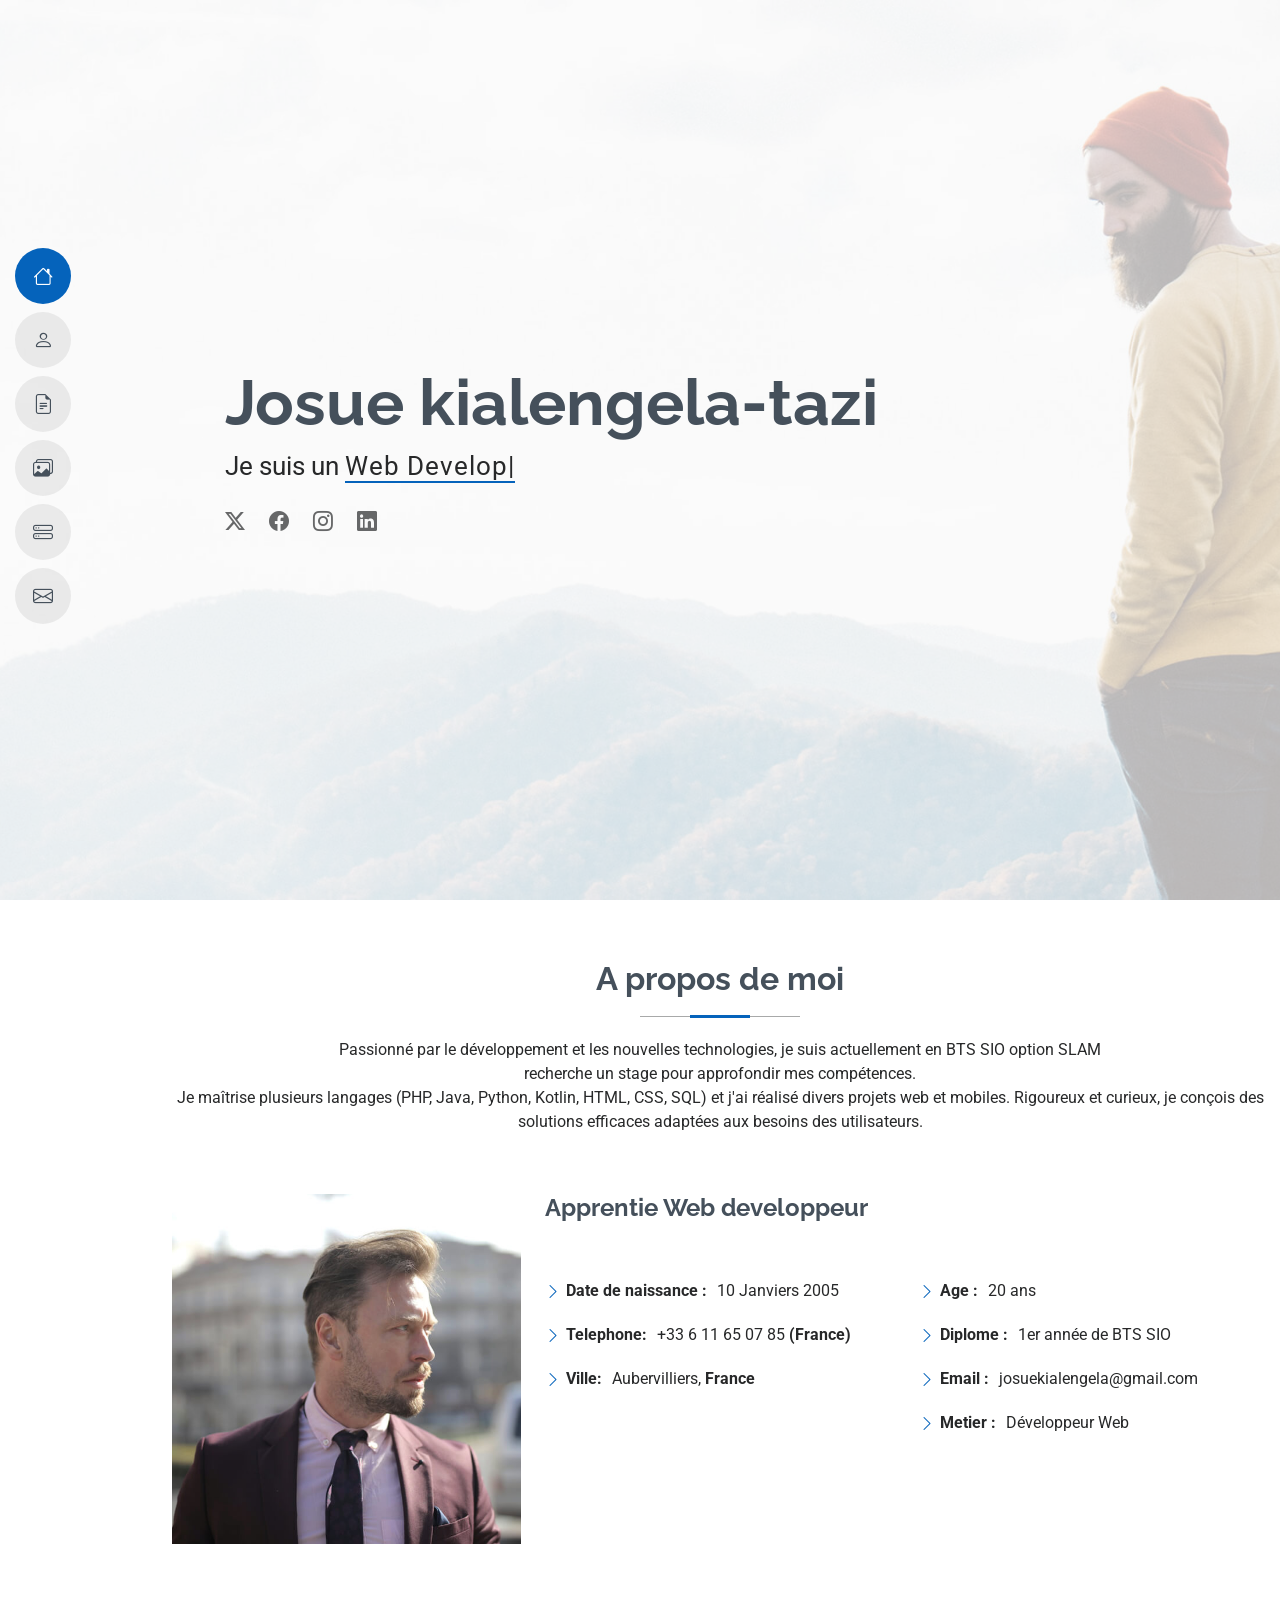
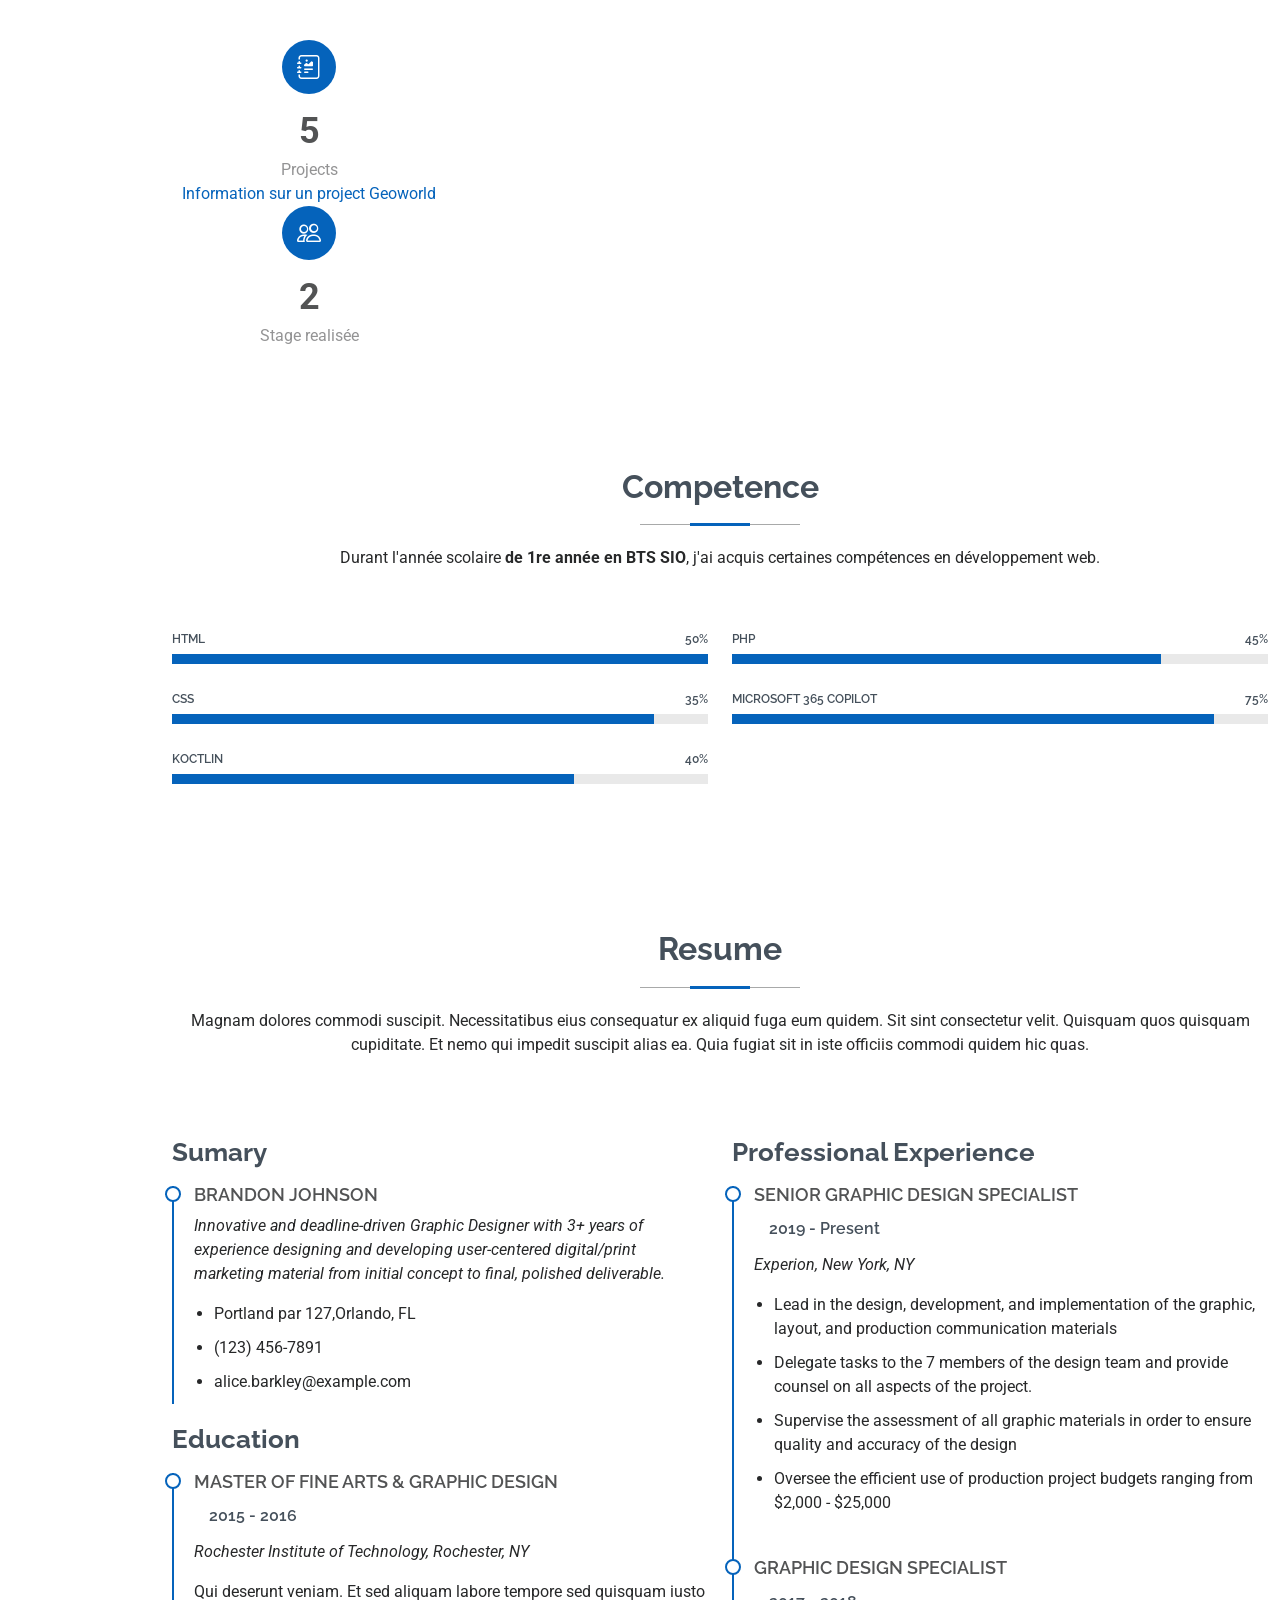
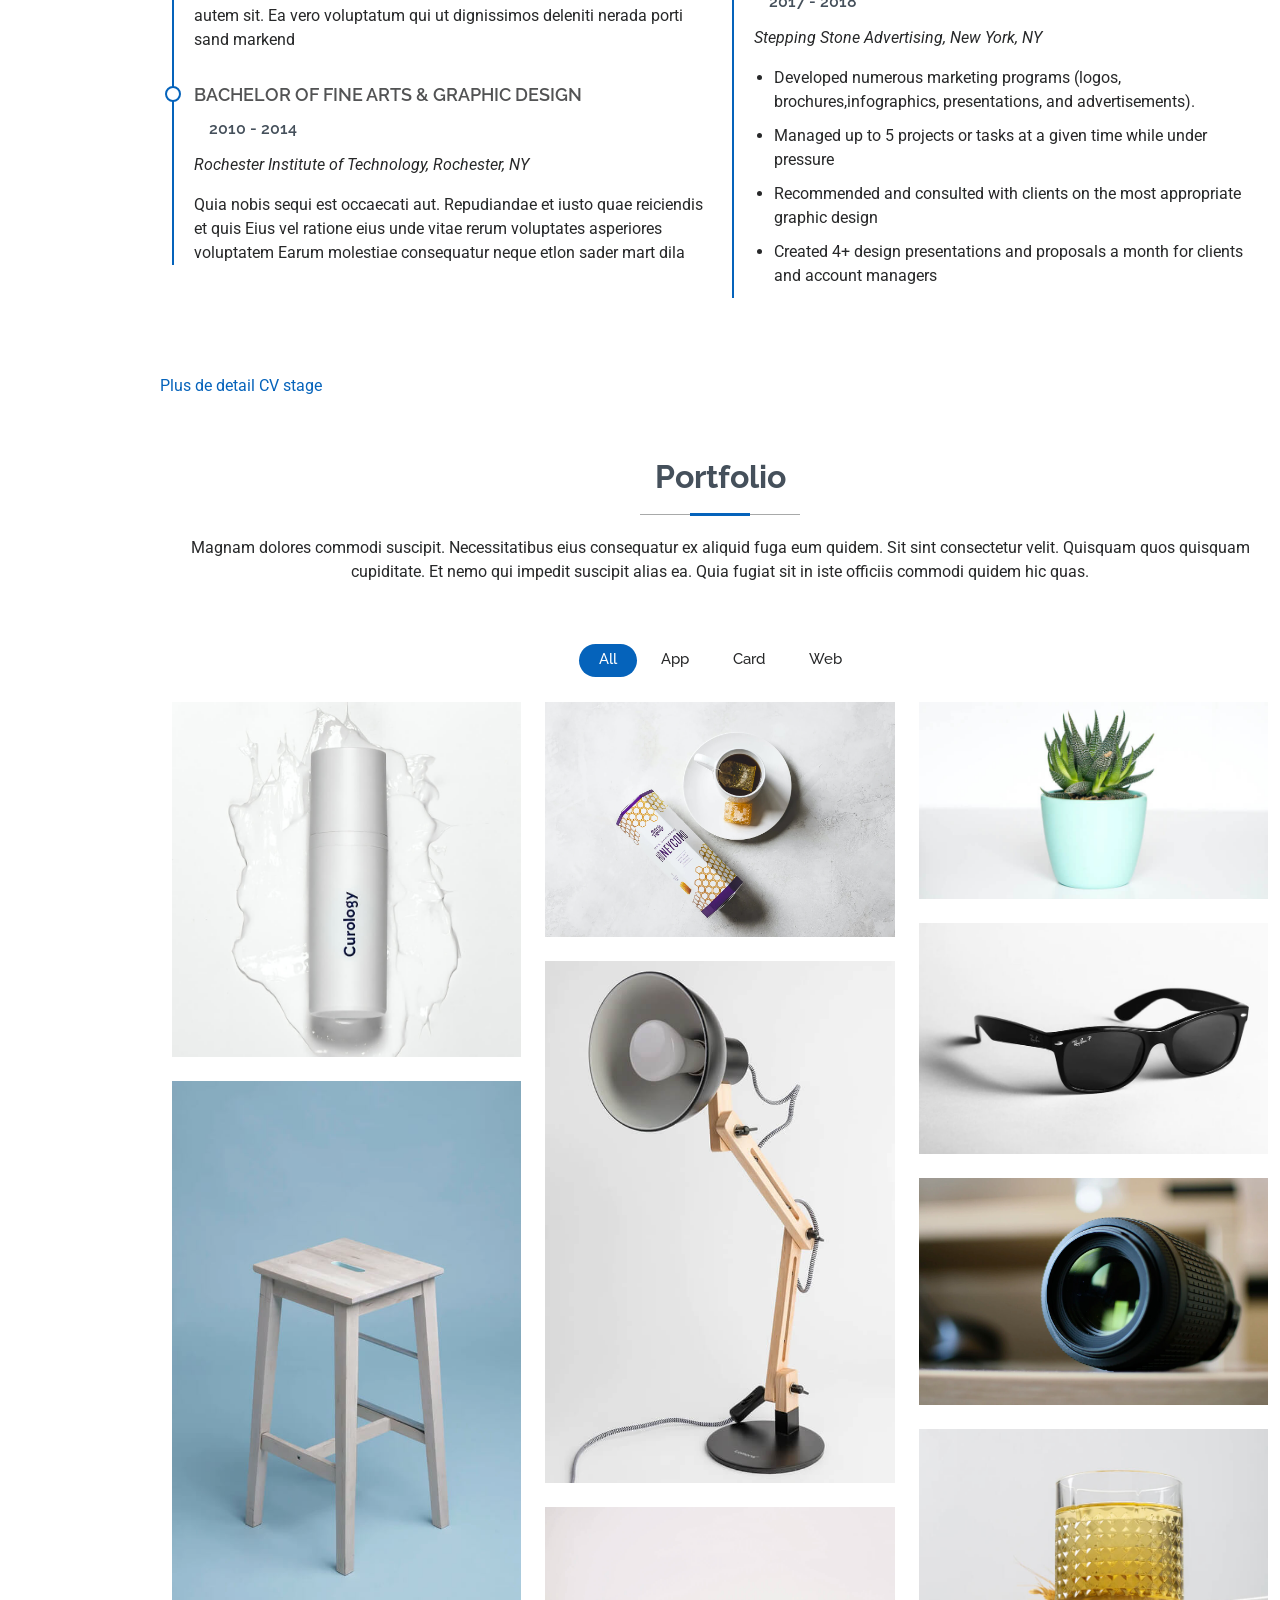
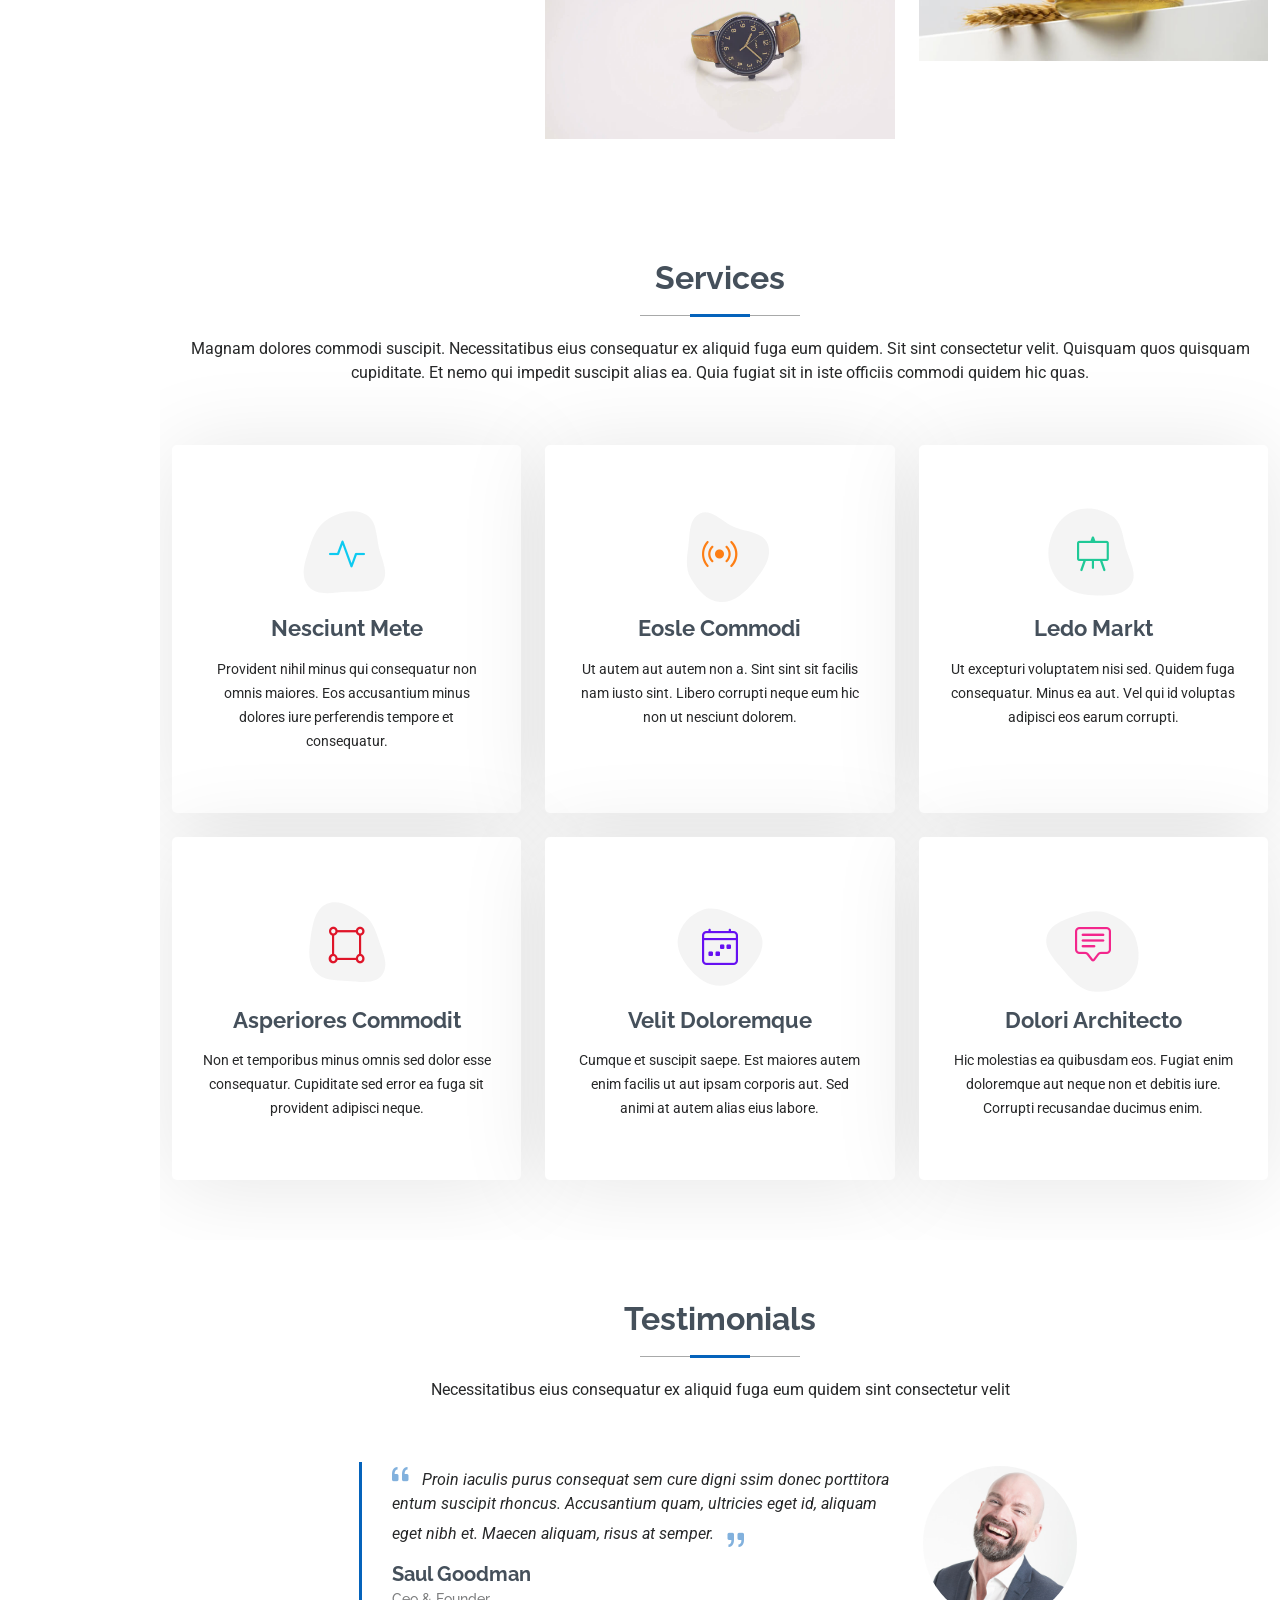
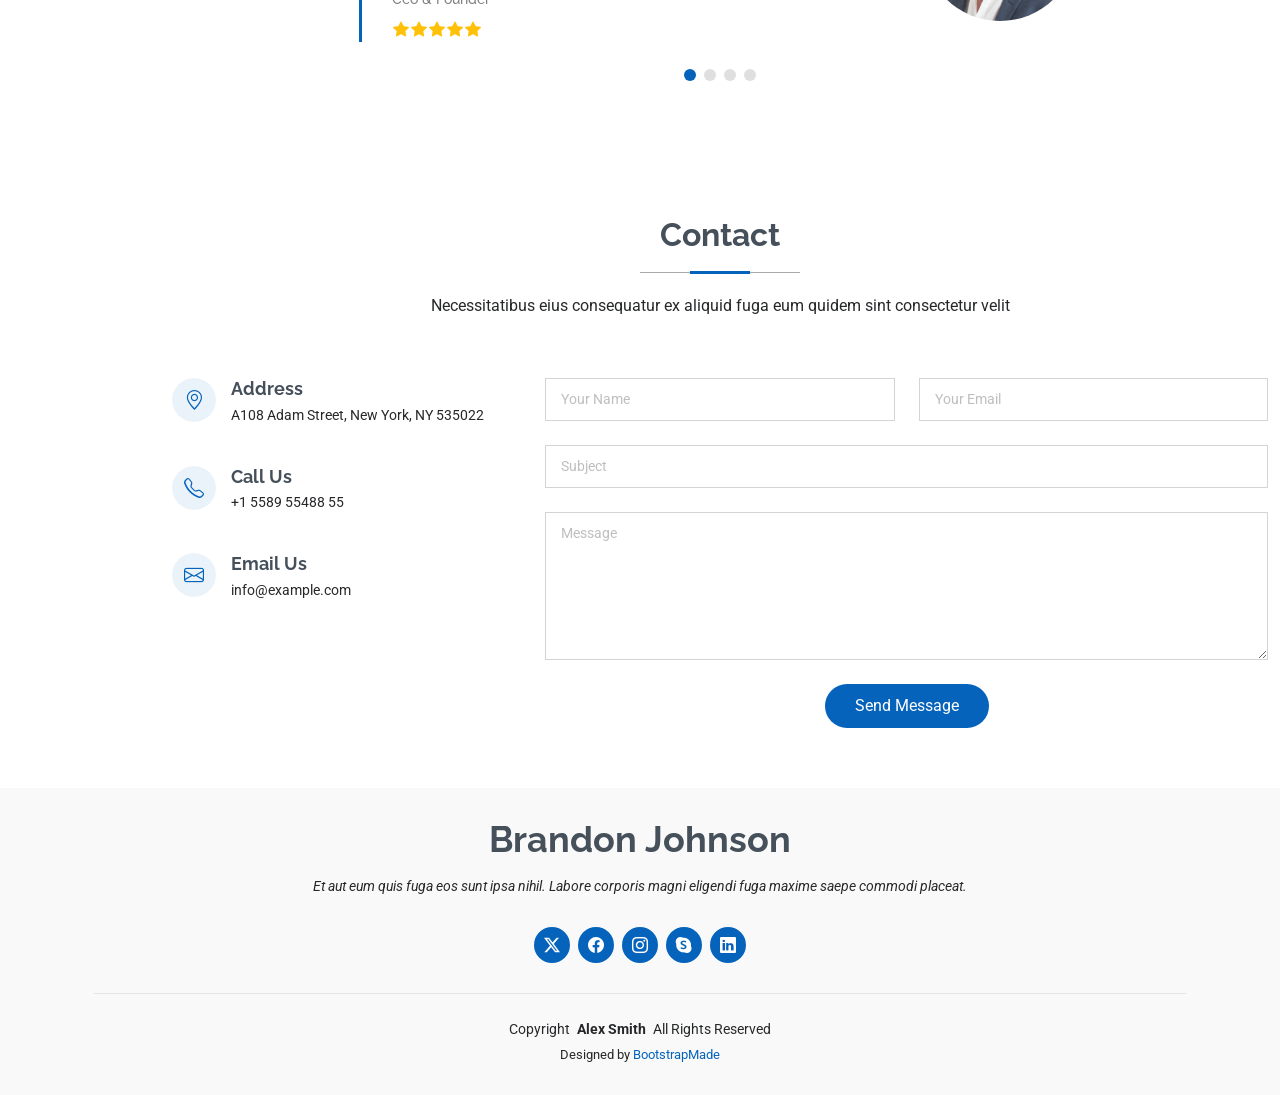
==== index.html @ 06041b2e "first commit" ====
<!DOCTYPE html>
<html lang="en">

<head>
  <meta charset="utf-8">
  <meta content="width=device-width, initial-scale=1.0" name="viewport">
  <title>Mon portofolio</title>
  <meta content="" name="description">
  <meta content="" name="keywords">

  <!-- Favicons -->
  <link href="assets/img/favicon.png" rel="icon">
  <link href="assets/img/apple-touch-icon.png" rel="apple-touch-icon">

  <!-- Fonts -->
  <link href="https://fonts.googleapis.com" rel="preconnect">
  <link href="https://fonts.gstatic.com" rel="preconnect" crossorigin>
  <link href="https://fonts.googleapis.com/css2?family=Roboto:ital,wght@0,100;0,300;0,400;0,500;0,700;0,900;1,100;1,300;1,400;1,500;1,700;1,900&family=Poppins:ital,wght@0,100;0,200;0,300;0,400;0,500;0,600;0,700;0,800;0,900;1,100;1,200;1,300;1,400;1,500;1,600;1,700;1,800;1,900&family=Raleway:ital,wght@0,100;0,200;0,300;0,400;0,500;0,600;0,700;0,800;0,900;1,100;1,200;1,300;1,400;1,500;1,600;1,700;1,800;1,900&display=swap" rel="stylesheet">

  <!-- Vendor CSS Files -->
  <link href="assets/vendor/bootstrap/css/bootstrap.min.css" rel="stylesheet">
  <link href="assets/vendor/bootstrap-icons/bootstrap-icons.css" rel="stylesheet">
  <link href="assets/vendor/aos/aos.css" rel="stylesheet">
  <link href="assets/vendor/glightbox/css/glightbox.min.css" rel="stylesheet">
  <link href="assets/vendor/swiper/swiper-bundle.min.css" rel="stylesheet">

  <!-- Main CSS File -->
  <link href="assets/css/main.css" rel="stylesheet">

  <!-- =======================================================
  * Template Name: MyResume
  * Template URL: https://bootstrapmade.com/free-html-bootstrap-template-my-resume/
  * Updated: Jun 29 2024 with Bootstrap v5.3.3
  * Author: BootstrapMade.com
  * License: https://bootstrapmade.com/license/
  ======================================================== -->
</head>

<body class="index-page">

  <header id="header" class="header d-flex flex-column justify-content-center">

    <i class="header-toggle d-xl-none bi bi-list"></i>

    <nav id="navmenu" class="navmenu">
      <ul>
        <li><a href="#Accueil" class="active"><i class="bi bi-house navicon"></i><span>Accueil</span></a></li>
        <li><a href="#A propos de moi"><i class="bi bi-person navicon"></i><span>A propos de moi </span></a></li>
        <li><a href="#resume"><i class="bi bi-file-earmark-text navicon"></i><span>Resume</span></a></li>
        <li><a href="#portfolio"><i class="bi bi-images navicon"></i><span>Portfolio</span></a></li>
        <li><a href="#services"><i class="bi bi-hdd-stack navicon"></i><span>Projet réalisé</span></a></li>
        <li><a href="#contact"><i class="bi bi-envelope navicon"></i><span>Contact</span></a></li>
      </ul>
    </nav>

  </header>

  <main class="main">

    <!-- Hero Section -->
    <section id="Accueil" class="hero section light-background">

      <img src="assets/img/hero-bg.jpg" alt="">

      <div class="container" data-aos="zoom-out">
        <div class="row justify-content-center">
          <div class="col-lg-9">
            <h2>Josue kialengela-tazi</h2>
            <p>Je suis un <span class="typed" data-typed-items="Web Developpeur,">apprentie developpeur</span><span class="typed-cursor typed-cursor--blink" aria-hidden="true"></span></p>
            <div class="social-links">
              <a href="#"><i class="bi bi-twitter-x"></i></a>
              <a href="#"><i class="bi bi-facebook"></i></a>
              <a href="#"><i class="bi bi-instagram"></i></a>
              <a href="https://www.linkedin.com/in/josue-kialengela-tazi-b62b952a9/"><i class="bi bi-linkedin"></i></a>
            </div>
          </div>
        </div>
      </div>

    </section><!-- /Hero Section -->

    <!-- About Section -->
    <section id="A propos de moi" class="about section">

      <!-- Section Title -->
      <div class="container section-title" data-aos="fade-up">
        <h2>A propos de moi </h2>
        <p>Passionné par le développement et les nouvelles technologies, je suis actuellement en BTS SIO option SLAM </p>
         <p>recherche un stage pour approfondir mes compétences.</p>  
         <p>Je maîtrise plusieurs langages (PHP, Java, Python, Kotlin,
          HTML, CSS, SQL) et j'ai réalisé divers projets web et mobiles. Rigoureux et
          curieux, je conçois des solutions efficaces adaptées aux besoins des
          utilisateurs.</p>
      </div><!-- End Section Title -->

      <div class="container" data-aos="fade-up" data-aos-delay="100">

        <div class="row gy-4 justify-content-center">
          <div class="col-lg-4">
            <img src="assets/img/profile-img.jpg" class="img-fluid" alt="">
          </div>
          <div class="col-lg-8 content">
            <h2> Apprentie Web developpeur</h2>
            <p class="fst-italic py-3">
              
            <div class="row">
              <div class="col-lg-6">
                <ul>
                  <li><i class="bi bi-chevron-right"></i> <strong>Date de naissance :</strong> <span>10 Janviers 2005</span></li>
                  
                  <li><i class="bi bi-chevron-right"></i> <strong>Telephone:</strong> <span>+33 6 11 65 07 85 <strong>(France)</strong></span></li>
                  <li><i class="bi bi-chevron-right"></i> <strong>Ville:</strong> <span>Aubervilliers, <strong>France</strong></span></li>
                </ul>
              </div>
              <div class="col-lg-6">
                <ul>
                  <li><i class="bi bi-chevron-right"></i> <strong>Age :</strong> <span>20 ans</span></li>
                  <li><i class="bi bi-chevron-right"></i> <strong>Diplome :</strong> <span>1er année de BTS SIO</strong></span></li>
                  <li><i class="bi bi-chevron-right"></i> <strong>Email :</strong> <span>josuekialengela@gmail.com</span></li>
                  <li><i class="bi bi-chevron-right"></i> <strong>Metier :</strong> <span> Développeur Web</span></li>
                </ul>
              </div>
            </div>
            <p class="py-3">
            </p>
          </div>
        </div>

      </div>

    </section><!-- /About Section -->

    <!-- Stats Section -->
    <section id="stats" class="stats section">

      <div class="container" data-aos="fade-up" data-aos-delay="100">

        <div class="row gy-4">

         
          </div><!-- End Stats Item -->

          <div class="col-lg-3 col-md-6 d-flex flex-column align-items-center">
            <i class="bi bi-journal-richtext"></i>
            <div class="stats-item">
              <span data-purecounter-start="0" data-purecounter-end="5" data-purecounter-duration="1" class="purecounter"></span>
              <p>Projects</p>
            </div>
            <a href="https://github.com/Josue4231/geoworld">Information sur un project Geoworld</a>


          </div><!-- End Stats Item -->

          

          <div class="col-lg-3 col-md-6 d-flex flex-column align-items-center">
            <i class="bi bi-people"></i>
            <div class="stats-item">
              <span data-purecounter-start="0" data-purecounter-end="2" data-purecounter-duration="1" class="purecounter"></span>
              <p>Stage realisée</p>
            </div>
          </div><!-- End Stats Item -->

        </div>

      </div>

    </section><!-- /Stats Section -->

    <!-- Skills Section -->
    <section id="skills" class="skills section">

      <!-- Section Title -->
      <div class="container section-title" data-aos="fade-up">
        <h2>Competence</h2>
        <p>Durant l'année scolaire <strong>de 1re année en BTS SIO</strong>, j'ai acquis certaines compétences en développement web.</p>

      </div><!-- End Section Title -->

      <div class="container" data-aos="fade-up" data-aos-delay="100">

        <div class="row skills-content skills-animation">

          <div class="col-lg-6">

            <div class="progress">
              <span class="skill"><span>HTML</span> <i class="val">50%</i></span>
              <div class="progress-bar-wrap">
                <div class="progress-bar" role="progressbar" aria-valuenow="100" aria-valuemin="0" aria-valuemax="100"></div>
              </div>
            </div><!-- End Skills Item -->

            <div class="progress">
              <span class="skill"><span>CSS</span> <i class="val">35%</i></span>
              <div class="progress-bar-wrap">
                <div class="progress-bar" role="progressbar" aria-valuenow="90" aria-valuemin="0" aria-valuemax="100"></div>
              </div>
            </div><!-- End Skills Item -->

            <div class="progress">
              <span class="skill"><span>Koctlin</span> <i class="val">40%</i></span>
              <div class="progress-bar-wrap">
                <div class="progress-bar" role="progressbar" aria-valuenow="75" aria-valuemin="0" aria-valuemax="100"></div>
              </div>
            </div><!-- End Skills Item -->

          </div>

          <div class="col-lg-6">

            <div class="progress">
              <span class="skill"><span>PHP</span> <i class="val">45%</i></span>
              <div class="progress-bar-wrap">
                <div class="progress-bar" role="progressbar" aria-valuenow="80" aria-valuemin="0" aria-valuemax="100"></div>
              </div>
            </div><!-- End Skills Item -->

            <div class="progress">
              <span class="skill"><span>Microsoft 365 copilot</span> <i class="val">75%</i></span>
              <div class="progress-bar-wrap">
                <div class="progress-bar" role="progressbar" aria-valuenow="90" aria-valuemin="0" aria-valuemax="100"></div>
              </div>
            </div><!-- End Skills Item -->

            
            </div><!-- End Skills Item -->

          </div>

        </div>

      </div>

    </section><!-- /Skills Section -->

    <!-- Resume Section -->
    <section id="resume" class="resume section">

      <!-- Section Title -->
      <div class="container section-title" data-aos="fade-up">
        <h2>Resume</h2>
        <p>Magnam dolores commodi suscipit. Necessitatibus eius consequatur ex aliquid fuga eum quidem. Sit sint consectetur velit. Quisquam quos quisquam cupiditate. Et nemo qui impedit suscipit alias ea. Quia fugiat sit in iste officiis commodi quidem hic quas.</p>
      </div><!-- End Section Title -->

      <div class="container">

        <div class="row">

          <div class="col-lg-6" data-aos="fade-up" data-aos-delay="100">
            <h3 class="resume-title">Sumary</h3>

            <div class="resume-item pb-0">
              <h4>Brandon Johnson</h4>
              <p><em>Innovative and deadline-driven Graphic Designer with 3+ years of experience designing and developing user-centered digital/print marketing material from initial concept to final, polished deliverable.</em></p>
              <ul>
                <li>Portland par 127,Orlando, FL</li>
                <li>(123) 456-7891</li>
                <li>alice.barkley@example.com</li>
              </ul>
            </div><!-- Edn Resume Item -->

            <h3 class="resume-title">Education</h3>
            <div class="resume-item">
              <h4>Master of Fine Arts &amp; Graphic Design</h4>
              <h5>2015 - 2016</h5>
              <p><em>Rochester Institute of Technology, Rochester, NY</em></p>
              <p>Qui deserunt veniam. Et sed aliquam labore tempore sed quisquam iusto autem sit. Ea vero voluptatum qui ut dignissimos deleniti nerada porti sand markend</p>
            </div><!-- Edn Resume Item -->

            <div class="resume-item">
              <h4>Bachelor of Fine Arts &amp; Graphic Design</h4>
              <h5>2010 - 2014</h5>
              <p><em>Rochester Institute of Technology, Rochester, NY</em></p>
              <p>Quia nobis sequi est occaecati aut. Repudiandae et iusto quae reiciendis et quis Eius vel ratione eius unde vitae rerum voluptates asperiores voluptatem Earum molestiae consequatur neque etlon sader mart dila</p>
            </div><!-- Edn Resume Item -->

          </div>

          <div class="col-lg-6" data-aos="fade-up" data-aos-delay="200">
            <h3 class="resume-title">Professional Experience</h3>
            <div class="resume-item">
              <h4>Senior graphic design specialist</h4>
              <h5>2019 - Present</h5>
              <p><em>Experion, New York, NY </em></p>
              <ul>
                <li>Lead in the design, development, and implementation of the graphic, layout, and production communication materials</li>
                <li>Delegate tasks to the 7 members of the design team and provide counsel on all aspects of the project. </li>
                <li>Supervise the assessment of all graphic materials in order to ensure quality and accuracy of the design</li>
                <li>Oversee the efficient use of production project budgets ranging from $2,000 - $25,000</li>
              </ul>
            </div><!-- Edn Resume Item -->

            <div class="resume-item">
              <h4>Graphic design specialist</h4>
              <h5>2017 - 2018</h5>
              <p><em>Stepping Stone Advertising, New York, NY</em></p>
              <ul>
                <li>Developed numerous marketing programs (logos, brochures,infographics, presentations, and advertisements).</li>
                <li>Managed up to 5 projects or tasks at a given time while under pressure</li>
                <li>Recommended and consulted with clients on the most appropriate graphic design</li>
                <li>Created 4+ design presentations and proposals a month for clients and account managers</li>
              </ul>
            </div><!-- Edn Resume Item -->

          </div>

        </div>

      </div>

    </section><!-- /Resume Section -->
    <a href ="/assets/img/CV(5).pdf">Plus de detail CV stage</a>

    <!-- Portfolio Section -->
    <section id="portfolio" class="portfolio section">

      <!-- Section Title -->
      <div class="container section-title" data-aos="fade-up">
        <h2>Portfolio</h2>
        <p>Magnam dolores commodi suscipit. Necessitatibus eius consequatur ex aliquid fuga eum quidem. Sit sint consectetur velit. Quisquam quos quisquam cupiditate. Et nemo qui impedit suscipit alias ea. Quia fugiat sit in iste officiis commodi quidem hic quas.</p>
      </div><!-- End Section Title -->

      <div class="container">

        <div class="isotope-layout" data-default-filter="*" data-layout="masonry" data-sort="original-order">

          <ul class="portfolio-filters isotope-filters" data-aos="fade-up" data-aos-delay="100">
            <li data-filter="*" class="filter-active">All</li>
            <li data-filter=".filter-app">App</li>
            <li data-filter=".filter-product">Card</li>
            <li data-filter=".filter-branding">Web</li>
          </ul><!-- End Portfolio Filters -->

          <div class="row gy-4 isotope-container" data-aos="fade-up" data-aos-delay="200">

            <div class="col-lg-4 col-md-6 portfolio-item isotope-item filter-app">
              <img src="assets/img/masonry-portfolio/masonry-portfolio-1.jpg" class="img-fluid" alt="">
              <div class="portfolio-info">
                <h4>App 1</h4>
                <p>Lorem ipsum, dolor sit</p>
                <a href="assets/img/masonry-portfolio/masonry-portfolio-1.jpg" title="App 1" data-gallery="portfolio-gallery-app" class="glightbox preview-link"><i class="bi bi-zoom-in"></i></a>
                <a href="portfolio-details.html" title="More Details" class="details-link"><i class="bi bi-link-45deg"></i></a>
              </div>
            </div><!-- End Portfolio Item -->

            <div class="col-lg-4 col-md-6 portfolio-item isotope-item filter-product">
              <img src="assets/img/masonry-portfolio/masonry-portfolio-2.jpg" class="img-fluid" alt="">
              <div class="portfolio-info">
                <h4>Product 1</h4>
                <p>Lorem ipsum, dolor sit</p>
                <a href="assets/img/masonry-portfolio/masonry-portfolio-2.jpg" title="Product 1" data-gallery="portfolio-gallery-product" class="glightbox preview-link"><i class="bi bi-zoom-in"></i></a>
                <a href="portfolio-details.html" title="More Details" class="details-link"><i class="bi bi-link-45deg"></i></a>
              </div>
            </div><!-- End Portfolio Item -->

            <div class="col-lg-4 col-md-6 portfolio-item isotope-item filter-branding">
              <img src="assets/img/masonry-portfolio/masonry-portfolio-3.jpg" class="img-fluid" alt="">
              <div class="portfolio-info">
                <h4>Branding 1</h4>
                <p>Lorem ipsum, dolor sit</p>
                <a href="assets/img/masonry-portfolio/masonry-portfolio-3.jpg" title="Branding 1" data-gallery="portfolio-gallery-branding" class="glightbox preview-link"><i class="bi bi-zoom-in"></i></a>
                <a href="portfolio-details.html" title="More Details" class="details-link"><i class="bi bi-link-45deg"></i></a>
              </div>
            </div><!-- End Portfolio Item -->

            <div class="col-lg-4 col-md-6 portfolio-item isotope-item filter-app">
              <img src="assets/img/masonry-portfolio/masonry-portfolio-4.jpg" class="img-fluid" alt="">
              <div class="portfolio-info">
                <h4>App 2</h4>
                <p>Lorem ipsum, dolor sit</p>
                <a href="assets/img/masonry-portfolio/masonry-portfolio-4.jpg" title="App 2" data-gallery="portfolio-gallery-app" class="glightbox preview-link"><i class="bi bi-zoom-in"></i></a>
                <a href="portfolio-details.html" title="More Details" class="details-link"><i class="bi bi-link-45deg"></i></a>
              </div>
            </div><!-- End Portfolio Item -->

            <div class="col-lg-4 col-md-6 portfolio-item isotope-item filter-product">
              <img src="assets/img/masonry-portfolio/masonry-portfolio-5.jpg" class="img-fluid" alt="">
              <div class="portfolio-info">
                <h4>Product 2</h4>
                <p>Lorem ipsum, dolor sit</p>
                <a href="assets/img/masonry-portfolio/masonry-portfolio-5.jpg" title="Product 2" data-gallery="portfolio-gallery-product" class="glightbox preview-link"><i class="bi bi-zoom-in"></i></a>
                <a href="portfolio-details.html" title="More Details" class="details-link"><i class="bi bi-link-45deg"></i></a>
              </div>
            </div><!-- End Portfolio Item -->

            <div class="col-lg-4 col-md-6 portfolio-item isotope-item filter-branding">
              <img src="assets/img/masonry-portfolio/masonry-portfolio-6.jpg" class="img-fluid" alt="">
              <div class="portfolio-info">
                <h4>Branding 2</h4>
                <p>Lorem ipsum, dolor sit</p>
                <a href="assets/img/masonry-portfolio/masonry-portfolio-6.jpg" title="Branding 2" data-gallery="portfolio-gallery-branding" class="glightbox preview-link"><i class="bi bi-zoom-in"></i></a>
                <a href="portfolio-details.html" title="More Details" class="details-link"><i class="bi bi-link-45deg"></i></a>
              </div>
            </div><!-- End Portfolio Item -->

            <div class="col-lg-4 col-md-6 portfolio-item isotope-item filter-app">
              <img src="assets/img/masonry-portfolio/masonry-portfolio-7.jpg" class="img-fluid" alt="">
              <div class="portfolio-info">
                <h4>App 3</h4>
                <p>Lorem ipsum, dolor sit</p>
                <a href="assets/img/masonry-portfolio/masonry-portfolio-7.jpg" title="App 3" data-gallery="portfolio-gallery-app" class="glightbox preview-link"><i class="bi bi-zoom-in"></i></a>
                <a href="portfolio-details.html" title="More Details" class="details-link"><i class="bi bi-link-45deg"></i></a>
              </div>
            </div><!-- End Portfolio Item -->

            <div class="col-lg-4 col-md-6 portfolio-item isotope-item filter-product">
              <img src="assets/img/masonry-portfolio/masonry-portfolio-8.jpg" class="img-fluid" alt="">
              <div class="portfolio-info">
                <h4>Product 3</h4>
                <p>Lorem ipsum, dolor sit</p>
                <a href="assets/img/masonry-portfolio/masonry-portfolio-8.jpg" title="Product 3" data-gallery="portfolio-gallery-product" class="glightbox preview-link"><i class="bi bi-zoom-in"></i></a>
                <a href="portfolio-details.html" title="More Details" class="details-link"><i class="bi bi-link-45deg"></i></a>
              </div>
            </div><!-- End Portfolio Item -->

            <div class="col-lg-4 col-md-6 portfolio-item isotope-item filter-branding">
              <img src="assets/img/masonry-portfolio/masonry-portfolio-9.jpg" class="img-fluid" alt="">
              <div class="portfolio-info">
                <h4>Branding 3</h4>
                <p>Lorem ipsum, dolor sit</p>
                <a href="assets/img/masonry-portfolio/masonry-portfolio-9.jpg" title="Branding 2" data-gallery="portfolio-gallery-branding" class="glightbox preview-link"><i class="bi bi-zoom-in"></i></a>
                <a href="portfolio-details.html" title="More Details" class="details-link"><i class="bi bi-link-45deg"></i></a>
              </div>
            </div><!-- End Portfolio Item -->

          </div><!-- End Portfolio Container -->

        </div>

      </div>

    </section><!-- /Portfolio Section -->

    <!-- Services Section -->
    <section id="services" class="services section">

      <!-- Section Title -->
      <div class="container section-title" data-aos="fade-up">
        <h2>Services</h2>
        <p>Magnam dolores commodi suscipit. Necessitatibus eius consequatur ex aliquid fuga eum quidem. Sit sint consectetur velit. Quisquam quos quisquam cupiditate. Et nemo qui impedit suscipit alias ea. Quia fugiat sit in iste officiis commodi quidem hic quas.</p>
      </div><!-- End Section Title -->

      <div class="container">

        <div class="row gy-4">

          <div class="col-lg-4 col-md-6" data-aos="fade-up" data-aos-delay="100">
            <div class="service-item item-cyan position-relative">
              <div class="icon">
                <svg width="100" height="100" viewBox="0 0 600 600" xmlns="http://www.w3.org/2000/svg">
                  <path stroke="none" stroke-width="0" fill="#f5f5f5" d="M300,521.0016835830174C376.1290562159157,517.8887921683347,466.0731472004068,529.7835943286574,510.70327084640275,468.03025145048787C554.3714126377745,407.6079735673963,508.03601936045806,328.9844924480964,491.2728898941984,256.3432110539036C474.5976632858925,184.082847569629,479.9380746630129,96.60480741107993,416.23090153303,58.64404602377083C348.86323505073057,18.502131276798302,261.93793281208167,40.57373210992963,193.5410806939664,78.93577620505333C130.42746243093433,114.334589627462,98.30271207620316,179.96522072025542,76.75703585869454,249.04625023123273C51.97151888228291,328.5150500222984,13.704378332031375,421.85034740162234,66.52175969318436,486.19268352777647C119.04800174914682,550.1803526380478,217.28368757567262,524.383925680826,300,521.0016835830174"></path>
                </svg>
                <i class="bi bi-activity"></i>
              </div>
              <a href="#" class="stretched-link">
                <h3>Nesciunt Mete</h3>
              </a>
              <p>Provident nihil minus qui consequatur non omnis maiores. Eos accusantium minus dolores iure perferendis tempore et consequatur.</p>
            </div>
          </div><!-- End Service Item -->

          <div class="col-lg-4 col-md-6" data-aos="fade-up" data-aos-delay="200">
            <div class="service-item item-orange position-relative">
              <div class="icon">
                <svg width="100" height="100" viewBox="0 0 600 600" xmlns="http://www.w3.org/2000/svg">
                  <path stroke="none" stroke-width="0" fill="#f5f5f5" d="M300,582.0697525312426C382.5290701553225,586.8405444964366,449.9789794690241,525.3245884688669,502.5850820975895,461.55621195738473C556.606425686781,396.0723002908107,615.8543463187945,314.28637112970534,586.6730223649479,234.56875336149918C558.9533121215079,158.8439757836574,454.9685369536778,164.00468322053177,381.49747125262974,130.76875717737553C312.15926192815925,99.40240125094834,248.97055460311594,18.661163978235184,179.8680185752513,50.54337015887873C110.5421016452524,82.52863877960104,119.82277516462835,180.83849132639028,109.12597500060166,256.43424936330496C100.08760227029461,320.3096726198365,92.17705696193138,384.0621239912766,124.79988738764834,439.7174275375508C164.83382741302287,508.01625554203684,220.96474134820875,577.5009287672846,300,582.0697525312426"></path>
                </svg>
                <i class="bi bi-broadcast"></i>
              </div>
              <a href="#" class="stretched-link">
                <h3>Eosle Commodi</h3>
              </a>
              <p>Ut autem aut autem non a. Sint sint sit facilis nam iusto sint. Libero corrupti neque eum hic non ut nesciunt dolorem.</p>
            </div>
          </div><!-- End Service Item -->

          <div class="col-lg-4 col-md-6" data-aos="fade-up" data-aos-delay="300">
            <div class="service-item item-teal position-relative">
              <div class="icon">
                <svg width="100" height="100" viewBox="0 0 600 600" xmlns="http://www.w3.org/2000/svg">
                  <path stroke="none" stroke-width="0" fill="#f5f5f5" d="M300,541.5067337569781C382.14930387511276,545.0595476570109,479.8736841581634,548.3450877840088,526.4010558755058,480.5488172755941C571.5218469581645,414.80211281144784,517.5187510058486,332.0715597781072,496.52539010469104,255.14436215662573C477.37192572678356,184.95920475031193,473.57363656557914,105.61284051026155,413.0603344069578,65.22779650032875C343.27470386102294,18.654635553484475,251.2091493199835,5.337323636656869,175.0934190732945,40.62881213300186C97.87086631185822,76.43348514350839,51.98124368387456,156.15599469081315,36.44837278890362,239.84606092416172C21.716077023791087,319.22268207091537,43.775223500013084,401.1760424656574,96.891909868211,461.97329694683043C147.22146801428983,519.5804099606455,223.5754009179313,538.201503339737,300,541.5067337569781"></path>
                </svg>
                <i class="bi bi-easel"></i>
              </div>
              <a href="#" class="stretched-link">
                <h3>Ledo Markt</h3>
              </a>
              <p>Ut excepturi voluptatem nisi sed. Quidem fuga consequatur. Minus ea aut. Vel qui id voluptas adipisci eos earum corrupti.</p>
            </div>
          </div><!-- End Service Item -->

          <div class="col-lg-4 col-md-6" data-aos="fade-up" data-aos-delay="400">
            <div class="service-item item-red position-relative">
              <div class="icon">
                <svg width="100" height="100" viewBox="0 0 600 600" xmlns="http://www.w3.org/2000/svg">
                  <path stroke="none" stroke-width="0" fill="#f5f5f5" d="M300,503.46388370962813C374.79870501325706,506.71871716319447,464.8034551963731,527.1746412648533,510.4981551193396,467.86667711651364C555.9287308511215,408.9015244558933,512.6030010748507,327.5744911775523,490.211057578863,256.5855673507754C471.097692560561,195.9906835881958,447.69079081568157,138.11976852964426,395.19560036434837,102.3242989838813C329.3053358748298,57.3949838291264,248.02791733380457,8.279543830951368,175.87071277845988,42.242879143198664C103.41431057327972,76.34704239035025,93.79494320519305,170.9812938413882,81.28167332365135,250.07896920659033C70.17666984294237,320.27484674793965,64.84698225790005,396.69656628748305,111.28512138212992,450.4950937839243C156.20124167950087,502.5303643271138,231.32542653798444,500.4755392045468,300,503.46388370962813"></path>
                </svg>
                <i class="bi bi-bounding-box-circles"></i>
              </div>
              <a href="#" class="stretched-link">
                <h3>Asperiores Commodit</h3>
              </a>
              <p>Non et temporibus minus omnis sed dolor esse consequatur. Cupiditate sed error ea fuga sit provident adipisci neque.</p>
              <a href="#" class="stretched-link"></a>
            </div>
          </div><!-- End Service Item -->

          <div class="col-lg-4 col-md-6" data-aos="fade-up" data-aos-delay="500">
            <div class="service-item item-indigo position-relative">
              <div class="icon">
                <svg width="100" height="100" viewBox="0 0 600 600" xmlns="http://www.w3.org/2000/svg">
                  <path stroke="none" stroke-width="0" fill="#f5f5f5" d="M300,532.3542879108572C369.38199826031484,532.3153073249985,429.10787420159085,491.63046689027357,474.5244479745417,439.17860296908856C522.8885846962883,383.3225815378663,569.1668002868075,314.3205725914397,550.7432151929288,242.7694973846089C532.6665558377875,172.5657663291529,456.2379748765914,142.6223662098291,390.3689995646985,112.34683881706744C326.66090330228417,83.06452184765237,258.84405631176094,53.51806209861945,193.32584062364296,78.48882559362697C121.61183558270385,105.82097193414197,62.805066853699245,167.19869350419734,48.57481801355237,242.6138429142374C34.843463184063346,315.3850353017275,76.69343916112496,383.4422959591041,125.22947124332185,439.3748458443577C170.7312796277747,491.8107796887764,230.57421082200815,532.3932930995766,300,532.3542879108572"></path>
                </svg>
                <i class="bi bi-calendar4-week icon"></i>
              </div>
              <a href="#" class="stretched-link">
                <h3>Velit Doloremque</h3>
              </a>
              <p>Cumque et suscipit saepe. Est maiores autem enim facilis ut aut ipsam corporis aut. Sed animi at autem alias eius labore.</p>
              <a href="#" class="stretched-link"></a>
            </div>
          </div><!-- End Service Item -->

          <div class="col-lg-4 col-md-6" data-aos="fade-up" data-aos-delay="600">
            <div class="service-item item-pink position-relative">
              <div class="icon">
                <svg width="100" height="100" viewBox="0 0 600 600" xmlns="http://www.w3.org/2000/svg">
                  <path stroke="none" stroke-width="0" fill="#f5f5f5" d="M300,566.797414625762C385.7384707136149,576.1784315230908,478.7894351017131,552.8928747891023,531.9192734346935,484.94944893311C584.6109503024035,417.5663521118492,582.489472248146,322.67544863468447,553.9536738515405,242.03673114598146C529.1557734026468,171.96086150256528,465.24506316201064,127.66468636344209,395.9583748389544,100.7403814666027C334.2173773831606,76.7482773500951,269.4350130405921,84.62216499799875,207.1952322260088,107.2889140133804C132.92018162631612,134.33871894543012,41.79353780512637,160.00259165414826,22.644507872594943,236.69541883565114C3.319112789854554,314.0945973066697,72.72355303640163,379.243833228382,124.04198916343866,440.3218312028393C172.9286146004772,498.5055451809895,224.45579914871206,558.5317968840102,300,566.797414625762"></path>
                </svg>
                <i class="bi bi-chat-square-text"></i>
              </div>
              <a href="#" class="stretched-link">
                <h3>Dolori Architecto</h3>
              </a>
              <p>Hic molestias ea quibusdam eos. Fugiat enim doloremque aut neque non et debitis iure. Corrupti recusandae ducimus enim.</p>
              <a href="#" class="stretched-link"></a>
            </div>
          </div><!-- End Service Item -->

        </div>

      </div>

    </section><!-- /Services Section -->

    <!-- Testimonials Section -->
    <section id="testimonials" class="testimonials section">

      <!-- Section Title -->
      <div class="container section-title" data-aos="fade-up">
        <h2>Testimonials</h2>
        <p>Necessitatibus eius consequatur ex aliquid fuga eum quidem sint consectetur velit</p>
      </div><!-- End Section Title -->

      <div class="container" data-aos="fade-up" data-aos-delay="100">

        <div class="swiper init-swiper">
          <script type="application/json" class="swiper-config">
            {
              "loop": true,
              "speed": 600,
              "autoplay": {
                "delay": 5000
              },
              "slidesPerView": "auto",
              "pagination": {
                "el": ".swiper-pagination",
                "type": "bullets",
                "clickable": true
              }
            }
          </script>
          <div class="swiper-wrapper">

            <div class="swiper-slide">
              <div class="testimonial-item">
                <div class="row gy-4 justify-content-center">
                  <div class="col-lg-6">
                    <div class="testimonial-content">
                      <p>
                        <i class="bi bi-quote quote-icon-left"></i>
                        <span>Proin iaculis purus consequat sem cure digni ssim donec porttitora entum suscipit rhoncus. Accusantium quam, ultricies eget id, aliquam eget nibh et. Maecen aliquam, risus at semper.</span>
                        <i class="bi bi-quote quote-icon-right"></i>
                      </p>
                      <h3>Saul Goodman</h3>
                      <h4>Ceo &amp; Founder</h4>
                      <div class="stars">
                        <i class="bi bi-star-fill"></i><i class="bi bi-star-fill"></i><i class="bi bi-star-fill"></i><i class="bi bi-star-fill"></i><i class="bi bi-star-fill"></i>
                      </div>
                    </div>
                  </div>
                  <div class="col-lg-2 text-center">
                    <img src="assets/img/testimonials/testimonials-1.jpg" class="img-fluid testimonial-img" alt="">
                  </div>
                </div>
              </div>
            </div><!-- End testimonial item -->

            <div class="swiper-slide">
              <div class="testimonial-item">
                <div class="row gy-4 justify-content-center">
                  <div class="col-lg-6">
                    <div class="testimonial-content">
                      <p>
                        <i class="bi bi-quote quote-icon-left"></i>
                        <span>Export tempor illum tamen malis malis eram quae irure esse labore quem cillum quid cillum eram malis quorum velit fore eram velit sunt aliqua noster fugiat irure amet legam anim culpa.</span>
                        <i class="bi bi-quote quote-icon-right"></i>
                      </p>
                      <h3>Sara Wilsson</h3>
                      <h4>Designer</h4>
                      <div class="stars">
                        <i class="bi bi-star-fill"></i><i class="bi bi-star-fill"></i><i class="bi bi-star-fill"></i><i class="bi bi-star-fill"></i><i class="bi bi-star-fill"></i>
                      </div>
                    </div>
                  </div>
                  <div class="col-lg-2 text-center">
                    <img src="assets/img/testimonials/testimonials-2.jpg" class="img-fluid testimonial-img" alt="">
                  </div>
                </div>
              </div>
            </div><!-- End testimonial item -->

            <div class="swiper-slide">
              <div class="testimonial-item">
                <div class="row gy-4 justify-content-center">
                  <div class="col-lg-6">
                    <div class="testimonial-content">
                      <p>
                        <i class="bi bi-quote quote-icon-left"></i>
                        <span>Enim nisi quem export duis labore cillum quae magna enim sint quorum nulla quem veniam duis minim tempor labore quem eram duis noster aute amet eram fore quis sint minim.</span>
                        <i class="bi bi-quote quote-icon-right"></i>
                      </p>
                      <h3>Jena Karlis</h3>
                      <h4>Store Owner</h4>
                      <div class="stars">
                        <i class="bi bi-star-fill"></i><i class="bi bi-star-fill"></i><i class="bi bi-star-fill"></i><i class="bi bi-star-fill"></i><i class="bi bi-star-fill"></i>
                      </div>
                    </div>
                  </div>
                  <div class="col-lg-2 text-center">
                    <img src="assets/img/testimonials/testimonials-3.jpg" class="img-fluid testimonial-img" alt="">
                  </div>
                </div>
              </div>
            </div><!-- End testimonial item -->

            <div class="swiper-slide">
              <div class="testimonial-item">
                <div class="row gy-4 justify-content-center">
                  <div class="col-lg-6">
                    <div class="testimonial-content">
                      <p>
                        <i class="bi bi-quote quote-icon-left"></i>
                        <span>Fugiat enim eram quae cillum dolore dolor amet nulla culpa multos export minim fugiat minim velit minim dolor enim duis veniam ipsum anim magna sunt elit fore quem dolore labore illum veniam.</span>
                        <i class="bi bi-quote quote-icon-right"></i>
                      </p>
                      <h3>John Larson</h3>
                      <h4>Entrepreneur</h4>
                      <div class="stars">
                        <i class="bi bi-star-fill"></i><i class="bi bi-star-fill"></i><i class="bi bi-star-fill"></i><i class="bi bi-star-fill"></i><i class="bi bi-star-fill"></i>
                      </div>
                    </div>
                  </div>
                  <div class="col-lg-2 text-center">
                    <img src="assets/img/testimonials/testimonials-4.jpg" class="img-fluid testimonial-img" alt="">
                  </div>
                </div>
              </div>
            </div><!-- End testimonial item -->

          </div>
          <div class="swiper-pagination"></div>
        </div>

      </div>

    </section><!-- /Testimonials Section -->

    <!-- Contact Section -->
    <section id="contact" class="contact section">

      <!-- Section Title -->
      <div class="container section-title" data-aos="fade-up">
        <h2>Contact</h2>
        <p>Necessitatibus eius consequatur ex aliquid fuga eum quidem sint consectetur velit</p>
      </div><!-- End Section Title -->

      <div class="container" data-aos="fade" data-aos-delay="100">

        <div class="row gy-4">

          <div class="col-lg-4">
            <div class="info-item d-flex" data-aos="fade-up" data-aos-delay="200">
              <i class="bi bi-geo-alt flex-shrink-0"></i>
              <div>
                <h3>Address</h3>
                <p>A108 Adam Street, New York, NY 535022</p>
              </div>
            </div><!-- End Info Item -->

            <div class="info-item d-flex" data-aos="fade-up" data-aos-delay="300">
              <i class="bi bi-telephone flex-shrink-0"></i>
              <div>
                <h3>Call Us</h3>
                <p>+1 5589 55488 55</p>
              </div>
            </div><!-- End Info Item -->

            <div class="info-item d-flex" data-aos="fade-up" data-aos-delay="400">
              <i class="bi bi-envelope flex-shrink-0"></i>
              <div>
                <h3>Email Us</h3>
                <p>info@example.com</p>
              </div>
            </div><!-- End Info Item -->

          </div>

          <div class="col-lg-8">
            <form action="forms/contact.php" method="post" class="php-email-form" data-aos="fade-up" data-aos-delay="200">
              <div class="row gy-4">

                <div class="col-md-6">
                  <input type="text" name="name" class="form-control" placeholder="Your Name" required="">
                </div>

                <div class="col-md-6 ">
                  <input type="email" class="form-control" name="email" placeholder="Your Email" required="">
                </div>

                <div class="col-md-12">
                  <input type="text" class="form-control" name="subject" placeholder="Subject" required="">
                </div>

                <div class="col-md-12">
                  <textarea class="form-control" name="message" rows="6" placeholder="Message" required=""></textarea>
                </div>

                <div class="col-md-12 text-center">
                  <div class="loading">Loading</div>
                  <div class="error-message"></div>
                  <div class="sent-message">Your message has been sent. Thank you!</div>

                  <button type="submit">Send Message</button>
                </div>

              </div>
            </form>
          </div><!-- End Contact Form -->

        </div>

      </div>

    </section><!-- /Contact Section -->

  </main>

  <footer id="footer" class="footer position-relative light-background">
    <div class="container">
      <h3 class="sitename">Brandon Johnson</h3>
      <p>Et aut eum quis fuga eos sunt ipsa nihil. Labore corporis magni eligendi fuga maxime saepe commodi placeat.</p>
      <div class="social-links d-flex justify-content-center">
        <a href=""><i class="bi bi-twitter-x"></i></a>
        <a href=""><i class="bi bi-facebook"></i></a>
        <a href=""><i class="bi bi-instagram"></i></a>
        <a href=""><i class="bi bi-skype"></i></a>
        <a href=""><i class="bi bi-linkedin"></i></a>
      </div>
      <div class="container">
        <div class="copyright">
          <span>Copyright</span> <strong class="px-1 sitename">Alex Smith</strong> <span>All Rights Reserved</span>
        </div>
        <div class="credits">
          <!-- All the links in the footer should remain intact. -->
          <!-- You can delete the links only if you've purchased the pro version. -->
          <!-- Licensing information: https://bootstrapmade.com/license/ -->
          <!-- Purchase the pro version with working PHP/AJAX contact form: [buy-url] -->
          Designed by <a href="https://bootstrapmade.com/">BootstrapMade</a>
        </div>
      </div>
    </div>
  </footer>

  <!-- Scroll Top -->
  <a href="#" id="scroll-top" class="scroll-top d-flex align-items-center justify-content-center"><i class="bi bi-arrow-up-short"></i></a>

  <!-- Preloader -->
  <div id="preloader"></div>

  <!-- Vendor JS Files -->
  <script src="assets/vendor/bootstrap/js/bootstrap.bundle.min.js"></script>
  <script src="assets/vendor/php-email-form/validate.js"></script>
  <script src="assets/vendor/aos/aos.js"></script>
  <script src="assets/vendor/typed.js/typed.umd.js"></script>
  <script src="assets/vendor/purecounter/purecounter_vanilla.js"></script>
  <script src="assets/vendor/waypoints/noframework.waypoints.js"></script>
  <script src="assets/vendor/glightbox/js/glightbox.min.js"></script>
  <script src="assets/vendor/imagesloaded/imagesloaded.pkgd.min.js"></script>
  <script src="assets/vendor/isotope-layout/isotope.pkgd.min.js"></script>
  <script src="assets/vendor/swiper/swiper-bundle.min.js"></script>

  <!-- Main JS File -->
  <script src="assets/js/main.js"></script>

</body>

</html>
---- assets/css/main.css ----
/**
* Template Name: MyResume
* Template URL: https://bootstrapmade.com/free-html-bootstrap-template-my-resume/
* Updated: Jun 29 2024 with Bootstrap v5.3.3
* Author: BootstrapMade.com
* License: https://bootstrapmade.com/license/
*/

/*--------------------------------------------------------------
# Font & Color Variables
# Help: https://bootstrapmade.com/color-system/
--------------------------------------------------------------*/
/* Fonts */
:root {
  --default-font: "Roboto",  system-ui, -apple-system, "Segoe UI", Roboto, "Helvetica Neue", Arial, "Noto Sans", "Liberation Sans", sans-serif, "Apple Color Emoji", "Segoe UI Emoji", "Segoe UI Symbol", "Noto Color Emoji";
  --heading-font: "Raleway",  sans-serif;
  --nav-font: "Poppins",  sans-serif;
}

/* Global Colors - The following color variables are used throughout the website. Updating them here will change the color scheme of the entire website */
:root { 
  --background-color: #ffffff; /* Background color for the entire website, including individual sections */
  --default-color: #272829; /* Default color used for the majority of the text content across the entire website */
  --heading-color: #45505b; /* Color for headings, subheadings and title throughout the website */
  --accent-color: #0563bb; /* Accent color that represents your brand on the website. It's used for buttons, links, and other elements that need to stand out */
  --surface-color: #ffffff; /* The surface color is used as a background of boxed elements within sections, such as cards, icon boxes, or other elements that require a visual separation from the global background. */
  --contrast-color: #ffffff; /* Contrast color for text, ensuring readability against backgrounds of accent, heading, or default colors. */
}

/* Nav Menu Colors - The following color variables are used specifically for the navigation menu. They are separate from the global colors to allow for more customization options */
:root {
  --nav-color: #45505b;  /* The default color of the main navmenu links */
  --nav-hover-color: #0563bb; /* Applied to main navmenu links when they are hovered over or active */
  --nav-mobile-background-color: #ffffff; /* Used as the background color for mobile navigation menu */
  --nav-dropdown-background-color: #ffffff; /* Used as the background color for dropdown items that appear when hovering over primary navigation items */
  --nav-dropdown-color: #212529; /* Used for navigation links of the dropdown items in the navigation menu. */
  --nav-dropdown-hover-color: #0563bb; /* Similar to --nav-hover-color, this color is applied to dropdown navigation links when they are hovered over. */
}

/* Color Presets - These classes override global colors when applied to any section or element, providing reuse of the sam color scheme. */

.light-background {
  --background-color: #f9f9f9;
  --surface-color: #ffffff;
}

.dark-background {
  --background-color: #060606;
  --default-color: #ffffff;
  --heading-color: #ffffff;
  --surface-color: #252525;
  --contrast-color: #ffffff;
}

/* Smooth scroll */
:root {
  scroll-behavior: smooth;
}

/*--------------------------------------------------------------
# General Styling & Shared Classes
--------------------------------------------------------------*/
body {
  color: var(--default-color);
  background-color: var(--background-color);
  font-family: var(--default-font);
}

a {
  color: var(--accent-color);
  text-decoration: none;
  transition: 0.3s;
}

a:hover {
  color: color-mix(in srgb, var(--accent-color), transparent 25%);
  text-decoration: none;
}

h1,
h2,
h3,
h4,
h5,
h6 {
  color: var(--heading-color);
  font-family: var(--heading-font);
}

/* PHP Email Form Messages
------------------------------*/
.php-email-form .error-message {
  display: none;
  background: #df1529;
  color: #ffffff;
  text-align: left;
  padding: 15px;
  margin-bottom: 24px;
  font-weight: 600;
}

.php-email-form .sent-message {
  display: none;
  color: #ffffff;
  background: #059652;
  text-align: center;
  padding: 15px;
  margin-bottom: 24px;
  font-weight: 600;
}

.php-email-form .loading {
  display: none;
  background: var(--surface-color);
  text-align: center;
  padding: 15px;
  margin-bottom: 24px;
}

.php-email-form .loading:before {
  content: "";
  display: inline-block;
  border-radius: 50%;
  width: 24px;
  height: 24px;
  margin: 0 10px -6px 0;
  border: 3px solid var(--accent-color);
  border-top-color: var(--surface-color);
  animation: php-email-form-loading 1s linear infinite;
}

@keyframes php-email-form-loading {
  0% {
    transform: rotate(0deg);
  }

  100% {
    transform: rotate(360deg);
  }
}

/*--------------------------------------------------------------
# Global Header
--------------------------------------------------------------*/
.header {
  color: var(--default-color);
  position: fixed;
  top: 0;
  left: 0;
  bottom: 0;
  padding: 0 15px;
  transition: all ease-in-out 0.3s;
  overflow-y: auto;
  z-index: 997;
  min-width: 200px;
}

@media (max-width: 1199px) {
  .header {
    background-color: var(--background-color);
    border-right: 1px solid color-mix(in srgb, var(--default-color), transparent 90%);
    width: 300px;
    left: -100%;
  }
}

@media (min-width: 1200px) and (max-width: 1600px) {
  .header~main {
    margin-left: 160px;
  }

  .header~main .hero {
    margin-left: -160px;
    width: 100vw;
  }
}

.header.header-show {
  left: 0;
}

.header .header-toggle {
  color: var(--contrast-color);
  background-color: var(--accent-color);
  font-size: 22px;
  display: flex;
  align-items: center;
  justify-content: center;
  width: 40px;
  height: 40px;
  border-radius: 50%;
  cursor: pointer;
  position: fixed;
  top: 15px;
  right: 15px;
  z-index: 9999;
  transition: background-color 0.3s;
}

.header .header-toggle:hover {
  color: var(--contrast-color);
  background-color: color-mix(in srgb, var(--accent-color) 90%, white 15%);
}

/*--------------------------------------------------------------
# Navigation Menu
--------------------------------------------------------------*/
.navmenu {
  padding: 0;
  z-index: 9997;
}

.navmenu ul {
  list-style: none;
  padding: 0 0 20px 0;
  margin: 0;
  width: 140px;
}

.navmenu a,
.navmenu a:focus {
  color: var(--nav-color);
  font-family: var(--nav-font);
  display: flex;
  align-items: center;
  padding: 10px 18px;
  margin-bottom: 8px;
  font-size: 15px;
  border-radius: 50px;
  background: color-mix(in srgb, var(--default-color), transparent 92%);
  height: 56px;
  width: 100%;
  overflow: hidden;
  transition: 0.3s;
}

.navmenu a i,
.navmenu a:focus i {
  font-size: 20px;
}

.navmenu a span,
.navmenu a:focus span {
  padding: 0 5px 0 7px;
}

@media (min-width: 992px) {

  .navmenu a,
  .navmenu a:focus {
    max-width: 56px;
  }

  .navmenu a span,
  .navmenu a:focus span {
    display: none;
  }
}

.navmenu a:hover,
.navmenu .active,
.navmenu .active:focus,
.navmenu li:hover>a {
  color: var(--contrast-color);
  background: var(--nav-hover-color);
}

.navmenu a:hover,
.navmenu li:hover>a {
  max-width: 100%;
  color: var(--contrast-color);
}

.navmenu a:hover span,
.navmenu li:hover>a span {
  display: block;
}

/*--------------------------------------------------------------
# Global Footer
--------------------------------------------------------------*/
.footer {
  color: var(--default-color);
  background-color: var(--background-color);
  font-size: 14px;
  text-align: center;
  padding: 30px 0;
  position: relative;
}

.footer h3 {
  font-size: 36px;
  font-weight: 700;
  position: relative;
  padding: 0;
  margin: 0 0 15px 0;
}

.footer p {
  font-size: 15;
  font-style: italic;
  padding: 0;
  margin: 0 0 30px 0;
}

.footer .social-links {
  margin: 0 0 30px 0;
}

.footer .social-links a {
  font-size: 16px;
  display: flex;
  align-items: center;
  justify-content: center;
  background: var(--accent-color);
  color: var(--contrast-color);
  line-height: 1;
  margin: 0 4px;
  border-radius: 50%;
  text-align: center;
  width: 36px;
  height: 36px;
  transition: 0.3s;
}

.footer .social-links a:hover {
  background: color-mix(in srgb, var(--accent-color), transparent 20%);
  text-decoration: none;
}

.footer .copyright {
  padding-top: 25px;
  border-top: 1px solid color-mix(in srgb, var(--default-color), transparent 90%);
}

.footer .credits {
  font-size: 13px;
  padding-top: 5px;
}

/*--------------------------------------------------------------
# Preloader
--------------------------------------------------------------*/
#preloader {
  position: fixed;
  inset: 0;
  z-index: 999999;
  overflow: hidden;
  background: var(--background-color);
  transition: all 0.6s ease-out;
}

#preloader:before {
  content: "";
  position: fixed;
  top: calc(50% - 30px);
  left: calc(50% - 30px);
  border: 6px solid #ffffff;
  border-color: var(--accent-color) transparent var(--accent-color) transparent;
  border-radius: 50%;
  width: 60px;
  height: 60px;
  animation: animate-preloader 1.5s linear infinite;
}

@keyframes animate-preloader {
  0% {
    transform: rotate(0deg);
  }

  100% {
    transform: rotate(360deg);
  }
}

/*--------------------------------------------------------------
# Scroll Top Button
--------------------------------------------------------------*/
.scroll-top {
  position: fixed;
  visibility: hidden;
  opacity: 0;
  right: 15px;
  bottom: -15px;
  z-index: 99999;
  background-color: var(--accent-color);
  width: 44px;
  height: 44px;
  border-radius: 50px;
  transition: all 0.4s;
}

.scroll-top i {
  font-size: 24px;
  color: var(--contrast-color);
  line-height: 0;
}

.scroll-top:hover {
  background-color: color-mix(in srgb, var(--accent-color), transparent 20%);
  color: var(--contrast-color);
}

.scroll-top.active {
  visibility: visible;
  opacity: 1;
  bottom: 15px;
}

/*--------------------------------------------------------------
# Disable aos animation delay on mobile devices
--------------------------------------------------------------*/
@media screen and (max-width: 768px) {
  [data-aos-delay] {
    transition-delay: 0 !important;
  }
}

/*--------------------------------------------------------------
# Global Page Titles & Breadcrumbs
--------------------------------------------------------------*/
.page-title {
  --background-color: color-mix(in srgb, var(--default-color), transparent 96%);
  color: var(--default-color);
  background-color: var(--background-color);
  padding: 20px 0;
  position: relative;
}

.page-title h1 {
  font-size: 28px;
  font-weight: 700;
  margin: 0;
}

.page-title .breadcrumbs ol {
  display: flex;
  flex-wrap: wrap;
  list-style: none;
  padding: 0 0 10px 0;
  margin: 0;
  font-size: 14px;
  font-weight: 400;
}

.page-title .breadcrumbs ol li+li {
  padding-left: 10px;
}

.page-title .breadcrumbs ol li+li::before {
  content: "/";
  display: inline-block;
  padding-right: 10px;
  color: color-mix(in srgb, var(--default-color), transparent 70%);
}

/*--------------------------------------------------------------
# Global Sections
--------------------------------------------------------------*/
section,
.section {
  color: var(--default-color);
  background-color: var(--background-color);
  padding: 60px 0;
  overflow: clip;
}

/*--------------------------------------------------------------
# Global Section Titles
--------------------------------------------------------------*/
.section-title {
  text-align: center;
  padding-bottom: 60px;
  position: relative;
}

.section-title h2 {
  font-size: 32px;
  font-weight: 700;
  margin-bottom: 20px;
  padding-bottom: 20px;
  position: relative;
}

.section-title h2:before {
  content: "";
  position: absolute;
  display: block;
  width: 160px;
  height: 1px;
  background: color-mix(in srgb, var(--default-color), transparent 60%);
  left: 0;
  right: 0;
  bottom: 1px;
  margin: auto;
}

.section-title h2::after {
  content: "";
  position: absolute;
  display: block;
  width: 60px;
  height: 3px;
  background: var(--accent-color);
  left: 0;
  right: 0;
  bottom: 0;
  margin: auto;
}

.section-title p {
  margin-bottom: 0;
}

/*--------------------------------------------------------------
# Hero Section
--------------------------------------------------------------*/
.hero {
  width: 100%;
  min-height: 100vh;
  position: relative;
  padding: 80px 0;
  display: flex;
  align-items: center;
  justify-content: center;
}

.hero img {
  position: absolute;
  inset: 0;
  display: block;
  width: 100%;
  height: 100%;
  object-fit: cover;
  z-index: 1;
}

.hero:before {
  content: "";
  background: color-mix(in srgb, var(--background-color), transparent 30%);
  position: absolute;
  inset: 0;
  z-index: 2;
}

.hero .container {
  position: relative;
  z-index: 3;
}

.hero h2 {
  margin: 0;
  font-size: 64px;
  font-weight: 700;
}

.hero p {
  margin: 5px 0 0 0;
  font-size: 26px;
}

.hero p span {
  letter-spacing: 1px;
  border-bottom: 2px solid var(--accent-color);
}

.hero .social-links {
  margin-top: 25px;
}

.hero .social-links a {
  font-size: 20px;
  display: inline-block;
  color: color-mix(in srgb, var(--default-color), transparent 30%);
  line-height: 1;
  margin-right: 20px;
  transition: 0.3s;
}

.hero .social-links a:hover {
  color: var(--accent-color);
}

@media (max-width: 768px) {
  .hero h2 {
    font-size: 32px;
  }

  .hero p {
    font-size: 20px;
  }
}

/*--------------------------------------------------------------
# About Section
--------------------------------------------------------------*/
.about .content h2 {
  font-weight: 700;
  font-size: 24px;
}

.about .content ul {
  list-style: none;
  padding: 0;
}

.about .content ul li {
  margin-bottom: 20px;
  display: flex;
  align-items: center;
}

.about .content ul strong {
  margin-right: 10px;
}

.about .content ul i {
  font-size: 16px;
  margin-right: 5px;
  color: var(--accent-color);
  line-height: 0;
}

/*--------------------------------------------------------------
# Stats Section
--------------------------------------------------------------*/
.stats i {
  background-color: var(--accent-color);
  color: var(--contrast-color);
  width: 54px;
  height: 54px;
  font-size: 24px;
  border-radius: 50px;
  display: inline-flex;
  align-items: center;
  justify-content: center;
  position: relative;
  z-index: 1;
}

.stats .stats-item {
  margin-top: 10px;
  width: 100%;
  position: relative;
  text-align: center;
  z-index: 0;
}

.stats .stats-item span {
  font-size: 36px;
  display: block;
  font-weight: 700;
  color: color-mix(in srgb, var(--default-color), transparent 20%);
}

.stats .stats-item p {
  padding: 0;
  margin: 0;
  color: color-mix(in srgb, var(--default-color), transparent 50%);
  font-size: 16px;
}

/*--------------------------------------------------------------
# Skills Section
--------------------------------------------------------------*/
.skills .progress {
  height: 60px;
  display: block;
  background: none;
  border-radius: 0;
}

.skills .progress .skill {
  color: var(--heading-color);
  padding: 0;
  margin: 0 0 6px 0;
  text-transform: uppercase;
  display: block;
  font-weight: 600;
  font-family: var(--heading-font);
}

.skills .progress .skill .val {
  float: right;
  font-style: normal;
}

.skills .progress-bar-wrap {
  background: color-mix(in srgb, var(--default-color), transparent 90%);
  height: 10px;
}

.skills .progress-bar {
  width: 1px;
  height: 10px;
  transition: 0.9s;
  background-color: var(--accent-color);
}

/*--------------------------------------------------------------
# Resume Section
--------------------------------------------------------------*/
.resume .resume-title {
  color: var(--heading-color);
  font-size: 26px;
  font-weight: 700;
  margin-top: 20px;
  margin-bottom: 20px;
}

.resume .resume-item {
  padding: 0 0 20px 20px;
  margin-top: -2px;
  border-left: 2px solid var(--accent-color);
  position: relative;
}

.resume .resume-item h4 {
  line-height: 18px;
  font-size: 18px;
  font-weight: 600;
  text-transform: uppercase;
  color: color-mix(in srgb, var(--default-color), transparent 20%);
  margin-bottom: 10px;
}

.resume .resume-item h5 {
  font-size: 16px;
  padding: 5px 15px;
  display: inline-block;
  font-weight: 600;
  margin-bottom: 10px;
}

.resume .resume-item ul {
  padding-left: 20px;
}

.resume .resume-item ul li {
  padding-bottom: 10px;
}

.resume .resume-item:last-child {
  padding-bottom: 0;
}

.resume .resume-item::before {
  content: "";
  position: absolute;
  width: 16px;
  height: 16px;
  border-radius: 50px;
  left: -9px;
  top: 0;
  background: var(--background-color);
  border: 2px solid var(--accent-color);
}

/*--------------------------------------------------------------
# Portfolio Section
--------------------------------------------------------------*/
.portfolio .portfolio-filters {
  padding: 0;
  margin: 0 auto 20px auto;
  list-style: none;
  text-align: center;
}

.portfolio .portfolio-filters li {
  cursor: pointer;
  display: inline-block;
  padding: 8px 20px 10px 20px;
  margin: 0;
  font-size: 15px;
  font-weight: 500;
  line-height: 1;
  margin-bottom: 5px;
  border-radius: 50px;
  transition: all 0.3s ease-in-out;
  font-family: var(--heading-font);
}

.portfolio .portfolio-filters li:hover,
.portfolio .portfolio-filters li.filter-active {
  color: var(--contrast-color);
  background-color: var(--accent-color);
}

.portfolio .portfolio-filters li:first-child {
  margin-left: 0;
}

.portfolio .portfolio-filters li:last-child {
  margin-right: 0;
}

@media (max-width: 575px) {
  .portfolio .portfolio-filters li {
    font-size: 14px;
    margin: 0 0 10px 0;
  }
}

.portfolio .portfolio-item {
  position: relative;
  overflow: hidden;
}

.portfolio .portfolio-item .portfolio-info {
  opacity: 0;
  position: absolute;
  left: 12px;
  right: 12px;
  bottom: -100%;
  z-index: 3;
  transition: all ease-in-out 0.5s;
  background: color-mix(in srgb, var(--background-color), transparent 10%);
  padding: 15px;
}

.portfolio .portfolio-item .portfolio-info h4 {
  font-size: 18px;
  font-weight: 600;
  padding-right: 50px;
}

.portfolio .portfolio-item .portfolio-info p {
  color: color-mix(in srgb, var(--default-color), transparent 30%);
  font-size: 14px;
  margin-bottom: 0;
  padding-right: 50px;
}

.portfolio .portfolio-item .portfolio-info .preview-link,
.portfolio .portfolio-item .portfolio-info .details-link {
  position: absolute;
  right: 50px;
  font-size: 24px;
  top: calc(50% - 14px);
  color: color-mix(in srgb, var(--default-color), transparent 30%);
  transition: 0.3s;
  line-height: 0;
}

.portfolio .portfolio-item .portfolio-info .preview-link:hover,
.portfolio .portfolio-item .portfolio-info .details-link:hover {
  color: var(--accent-color);
}

.portfolio .portfolio-item .portfolio-info .details-link {
  right: 14px;
  font-size: 28px;
}

.portfolio .portfolio-item:hover .portfolio-info {
  opacity: 1;
  bottom: 0;
}

/*--------------------------------------------------------------
# Services Section
--------------------------------------------------------------*/
.services .service-item {
  background-color: var(--surface-color);
  box-shadow: 0px 5px 90px 0px rgba(0, 0, 0, 0.1);
  height: 100%;
  padding: 60px 30px;
  text-align: center;
  transition: 0.3s;
  border-radius: 5px;
}

.services .service-item .icon {
  margin: 0 auto;
  width: 100px;
  height: 100px;
  display: flex;
  align-items: center;
  justify-content: center;
  transition: ease-in-out 0.3s;
  position: relative;
}

.services .service-item .icon i {
  font-size: 36px;
  transition: 0.5s;
  position: relative;
}

.services .service-item .icon svg {
  position: absolute;
  top: 0;
  left: 0;
}

.services .service-item .icon svg path {
  transition: 0.5s;
  fill: color-mix(in srgb, var(--default-color), transparent 95%);
}

.services .service-item h3 {
  font-weight: 700;
  margin: 10px 0 15px 0;
  font-size: 22px;
}

.services .service-item p {
  line-height: 24px;
  font-size: 14px;
  margin-bottom: 0;
}

.services .service-item:hover {
  box-shadow: 0px 5px 35px 0px rgba(0, 0, 0, 0.1);
}

.services .service-item.item-cyan i {
  color: #0dcaf0;
}

.services .service-item.item-cyan:hover .icon i {
  color: #fff;
}

.services .service-item.item-cyan:hover .icon path {
  fill: #0dcaf0;
}

.services .service-item.item-orange i {
  color: #fd7e14;
}

.services .service-item.item-orange:hover .icon i {
  color: #fff;
}

.services .service-item.item-orange:hover .icon path {
  fill: #fd7e14;
}

.services .service-item.item-teal i {
  color: #20c997;
}

.services .service-item.item-teal:hover .icon i {
  color: #fff;
}

.services .service-item.item-teal:hover .icon path {
  fill: #20c997;
}

.services .service-item.item-red i {
  color: #df1529;
}

.services .service-item.item-red:hover .icon i {
  color: #fff;
}

.services .service-item.item-red:hover .icon path {
  fill: #df1529;
}

.services .service-item.item-indigo i {
  color: #6610f2;
}

.services .service-item.item-indigo:hover .icon i {
  color: #fff;
}

.services .service-item.item-indigo:hover .icon path {
  fill: #6610f2;
}

.services .service-item.item-pink i {
  color: #f3268c;
}

.services .service-item.item-pink:hover .icon i {
  color: #fff;
}

.services .service-item.item-pink:hover .icon path {
  fill: #f3268c;
}

/*--------------------------------------------------------------
# Testimonials Section
--------------------------------------------------------------*/
.testimonials .testimonials-carousel,
.testimonials .testimonials-slider {
  overflow: hidden;
}

.testimonials .testimonial-item .testimonial-content {
  border-left: 3px solid var(--accent-color);
  padding-left: 30px;
}

.testimonials .testimonial-item .testimonial-img {
  border-radius: 50%;
  border: 4px solid var(--background-color);
  margin: 0 auto;
}

.testimonials .testimonial-item h3 {
  font-size: 20px;
  font-weight: bold;
  margin: 10px 0 5px 0;
}

.testimonials .testimonial-item h4 {
  font-size: 14px;
  color: color-mix(in srgb, var(--default-color), transparent 40%);
  margin: 0 0 10px 0;
}

.testimonials .testimonial-item .stars i {
  color: #ffc107;
  margin: 0 1px;
}

.testimonials .testimonial-item .quote-icon-left,
.testimonials .testimonial-item .quote-icon-right {
  color: color-mix(in srgb, var(--accent-color), transparent 50%);
  font-size: 26px;
  line-height: 0;
}

.testimonials .testimonial-item .quote-icon-left {
  display: inline-block;
  left: -5px;
  position: relative;
}

.testimonials .testimonial-item .quote-icon-right {
  display: inline-block;
  right: -5px;
  position: relative;
  top: 10px;
  transform: scale(-1, -1);
}

.testimonials .testimonial-item p {
  font-style: italic;
}

.testimonials .swiper-wrapper {
  height: auto;
}

.testimonials .swiper-pagination {
  margin-top: 30px;
  position: relative;
}

.testimonials .swiper-pagination .swiper-pagination-bullet {
  width: 12px;
  height: 12px;
  background-color: color-mix(in srgb, var(--default-color), transparent 85%);
  opacity: 1;
}

.testimonials .swiper-pagination .swiper-pagination-bullet-active {
  background-color: var(--accent-color);
}

/*--------------------------------------------------------------
# Contact Section
--------------------------------------------------------------*/
.contact .info-item+.info-item {
  margin-top: 40px;
}

.contact .info-item i {
  color: var(--accent-color);
  background: color-mix(in srgb, var(--accent-color), transparent 92%);
  font-size: 20px;
  width: 44px;
  height: 44px;
  display: flex;
  justify-content: center;
  align-items: center;
  border-radius: 50px;
  transition: all 0.3s ease-in-out;
  margin-right: 15px;
}

.contact .info-item h3 {
  padding: 0;
  font-size: 18px;
  font-weight: 700;
  margin-bottom: 5px;
}

.contact .info-item p {
  padding: 0;
  margin-bottom: 0;
  font-size: 14px;
}

.contact .info-item:hover i {
  background: var(--accent-color);
  color: var(--contrast-color);
}

.contact .php-email-form {
  height: 100%;
}

.contact .php-email-form input[type=text],
.contact .php-email-form input[type=email],
.contact .php-email-form textarea {
  font-size: 14px;
  padding: 10px 15px;
  box-shadow: none;
  border-radius: 0;
  color: var(--default-color);
  background-color: color-mix(in srgb, var(--background-color), transparent 50%);
  border-color: color-mix(in srgb, var(--default-color), transparent 80%);
}

.contact .php-email-form input[type=text]:focus,
.contact .php-email-form input[type=email]:focus,
.contact .php-email-form textarea:focus {
  border-color: var(--accent-color);
}

.contact .php-email-form input[type=text]::placeholder,
.contact .php-email-form input[type=email]::placeholder,
.contact .php-email-form textarea::placeholder {
  color: color-mix(in srgb, var(--default-color), transparent 70%);
}

.contact .php-email-form button[type=submit] {
  color: var(--contrast-color);
  background: var(--accent-color);
  border: 0;
  padding: 10px 30px;
  transition: 0.4s;
  border-radius: 50px;
}

.contact .php-email-form button[type=submit]:hover {
  background: color-mix(in srgb, var(--accent-color), transparent 25%);
}

/*--------------------------------------------------------------
# Portfolio Details Section
--------------------------------------------------------------*/
.portfolio-details .portfolio-details-slider img {
  width: 100%;
}

.portfolio-details .swiper-wrapper {
  height: auto;
}

.portfolio-details .swiper-button-prev,
.portfolio-details .swiper-button-next {
  width: 48px;
  height: 48px;
}

.portfolio-details .swiper-button-prev:after,
.portfolio-details .swiper-button-next:after {
  color: rgba(255, 255, 255, 0.8);
  background-color: rgba(0, 0, 0, 0.15);
  font-size: 24px;
  border-radius: 50%;
  width: 48px;
  height: 48px;
  display: flex;
  align-items: center;
  justify-content: center;
  transition: 0.3s;
}

.portfolio-details .swiper-button-prev:hover:after,
.portfolio-details .swiper-button-next:hover:after {
  background-color: rgba(0, 0, 0, 0.3);
}

@media (max-width: 575px) {

  .portfolio-details .swiper-button-prev,
  .portfolio-details .swiper-button-next {
    display: none;
  }
}

.portfolio-details .swiper-pagination {
  margin-top: 20px;
  position: relative;
}

.portfolio-details .swiper-pagination .swiper-pagination-bullet {
  width: 10px;
  height: 10px;
  background-color: color-mix(in srgb, var(--default-color), transparent 85%);
  opacity: 1;
}

.portfolio-details .swiper-pagination .swiper-pagination-bullet-active {
  background-color: var(--accent-color);
}

.portfolio-details .portfolio-info h3 {
  font-size: 22px;
  font-weight: 700;
  margin-bottom: 20px;
  padding-bottom: 20px;
  position: relative;
}

.portfolio-details .portfolio-info h3:after {
  content: "";
  position: absolute;
  display: block;
  width: 50px;
  height: 3px;
  background: var(--accent-color);
  left: 0;
  bottom: 0;
}

.portfolio-details .portfolio-info ul {
  list-style: none;
  padding: 0;
  font-size: 15px;
}

.portfolio-details .portfolio-info ul li {
  display: flex;
  flex-direction: column;
  padding-bottom: 15px;
}

.portfolio-details .portfolio-info ul strong {
  text-transform: uppercase;
  font-weight: 400;
  color: color-mix(in srgb, var(--default-color), transparent 50%);
  font-size: 14px;
}

.portfolio-details .portfolio-info .btn-visit {
  padding: 8px 40px;
  background: var(--accent-color);
  color: var(--contrast-color);
  border-radius: 50px;
  transition: 0.3s;
}

.portfolio-details .portfolio-info .btn-visit:hover {
  background: color-mix(in srgb, var(--accent-color), transparent 20%);
}

.portfolio-details .portfolio-description h2 {
  font-size: 26px;
  font-weight: 700;
  margin-bottom: 20px;
}

.portfolio-details .portfolio-description p {
  padding: 0;
}

.portfolio-details .portfolio-description .testimonial-item {
  padding: 30px 30px 0 30px;
  position: relative;
  background: color-mix(in srgb, var(--default-color), transparent 97%);
  margin-bottom: 50px;
}

.portfolio-details .portfolio-description .testimonial-item .testimonial-img {
  width: 90px;
  border-radius: 50px;
  border: 6px solid var(--background-color);
  float: left;
  margin: 0 10px 0 0;
}

.portfolio-details .portfolio-description .testimonial-item h3 {
  font-size: 18px;
  font-weight: bold;
  margin: 15px 0 5px 0;
  padding-top: 20px;
}

.portfolio-details .portfolio-description .testimonial-item h4 {
  font-size: 14px;
  color: #6c757d;
  margin: 0;
}

.portfolio-details .portfolio-description .testimonial-item .quote-icon-left,
.portfolio-details .portfolio-description .testimonial-item .quote-icon-right {
  color: color-mix(in srgb, var(--accent-color), transparent 50%);
  font-size: 26px;
  line-height: 0;
}

.portfolio-details .portfolio-description .testimonial-item .quote-icon-left {
  display: inline-block;
  left: -5px;
  position: relative;
}

.portfolio-details .portfolio-description .testimonial-item .quote-icon-right {
  display: inline-block;
  right: -5px;
  position: relative;
  top: 10px;
  transform: scale(-1, -1);
}

.portfolio-details .portfolio-description .testimonial-item p {
  font-style: italic;
  margin: 0 0 15px 0 0 0;
  padding: 0;
}

/*--------------------------------------------------------------
# Service Details Section
--------------------------------------------------------------*/
.service-details .service-box {
  padding: 20px;
  box-shadow: 0px 2px 20px rgba(0, 0, 0, 0.1);
}

.service-details .service-box+.service-box {
  margin-top: 30px;
}

.service-details .service-box h4 {
  font-size: 20px;
  font-weight: 700;
  border-bottom: 2px solid color-mix(in srgb, var(--default-color), transparent 92%);
  padding-bottom: 15px;
  margin-bottom: 15px;
}

.service-details .services-list a {
  color: color-mix(in srgb, var(--default-color), transparent 20%);
  background-color: color-mix(in srgb, var(--default-color), transparent 96%);
  display: flex;
  align-items: center;
  padding: 12px 15px;
  margin-top: 15px;
  transition: 0.3s;
}

.service-details .services-list a:first-child {
  margin-top: 0;
}

.service-details .services-list a i {
  font-size: 16px;
  margin-right: 8px;
  color: var(--accent-color);
}

.service-details .services-list a.active {
  color: var(--contrast-color);
  background-color: var(--accent-color);
}

.service-details .services-list a.active i {
  color: var(--contrast-color);
}

.service-details .services-list a:hover {
  background-color: color-mix(in srgb, var(--accent-color), transparent 95%);
  color: var(--accent-color);
}

.service-details .download-catalog a {
  color: var(--default-color);
  display: flex;
  align-items: center;
  padding: 10px 0;
  transition: 0.3s;
  border-top: 1px solid color-mix(in srgb, var(--default-color), transparent 90%);
}

.service-details .download-catalog a:first-child {
  border-top: 0;
  padding-top: 0;
}

.service-details .download-catalog a:last-child {
  padding-bottom: 0;
}

.service-details .download-catalog a i {
  font-size: 24px;
  margin-right: 8px;
  color: var(--accent-color);
}

.service-details .download-catalog a:hover {
  color: var(--accent-color);
}

.service-details .help-box {
  background-color: var(--accent-color);
  color: var(--contrast-color);
  margin-top: 30px;
  padding: 30px 15px;
}

.service-details .help-box .help-icon {
  font-size: 48px;
}

.service-details .help-box h4,
.service-details .help-box a {
  color: var(--contrast-color);
}

.service-details .services-img {
  margin-bottom: 20px;
}

.service-details h3 {
  font-size: 26px;
  font-weight: 700;
}

.service-details p {
  font-size: 15px;
}

.service-details ul {
  list-style: none;
  padding: 0;
  font-size: 15px;
}

.service-details ul li {
  padding: 5px 0;
  display: flex;
  align-items: center;
}

.service-details ul i {
  font-size: 20px;
  margin-right: 8px;
  color: var(--accent-color);
}

/*--------------------------------------------------------------
# Starter Section Section
--------------------------------------------------------------*/
.starter-section {
  /* Add your styles here */
}
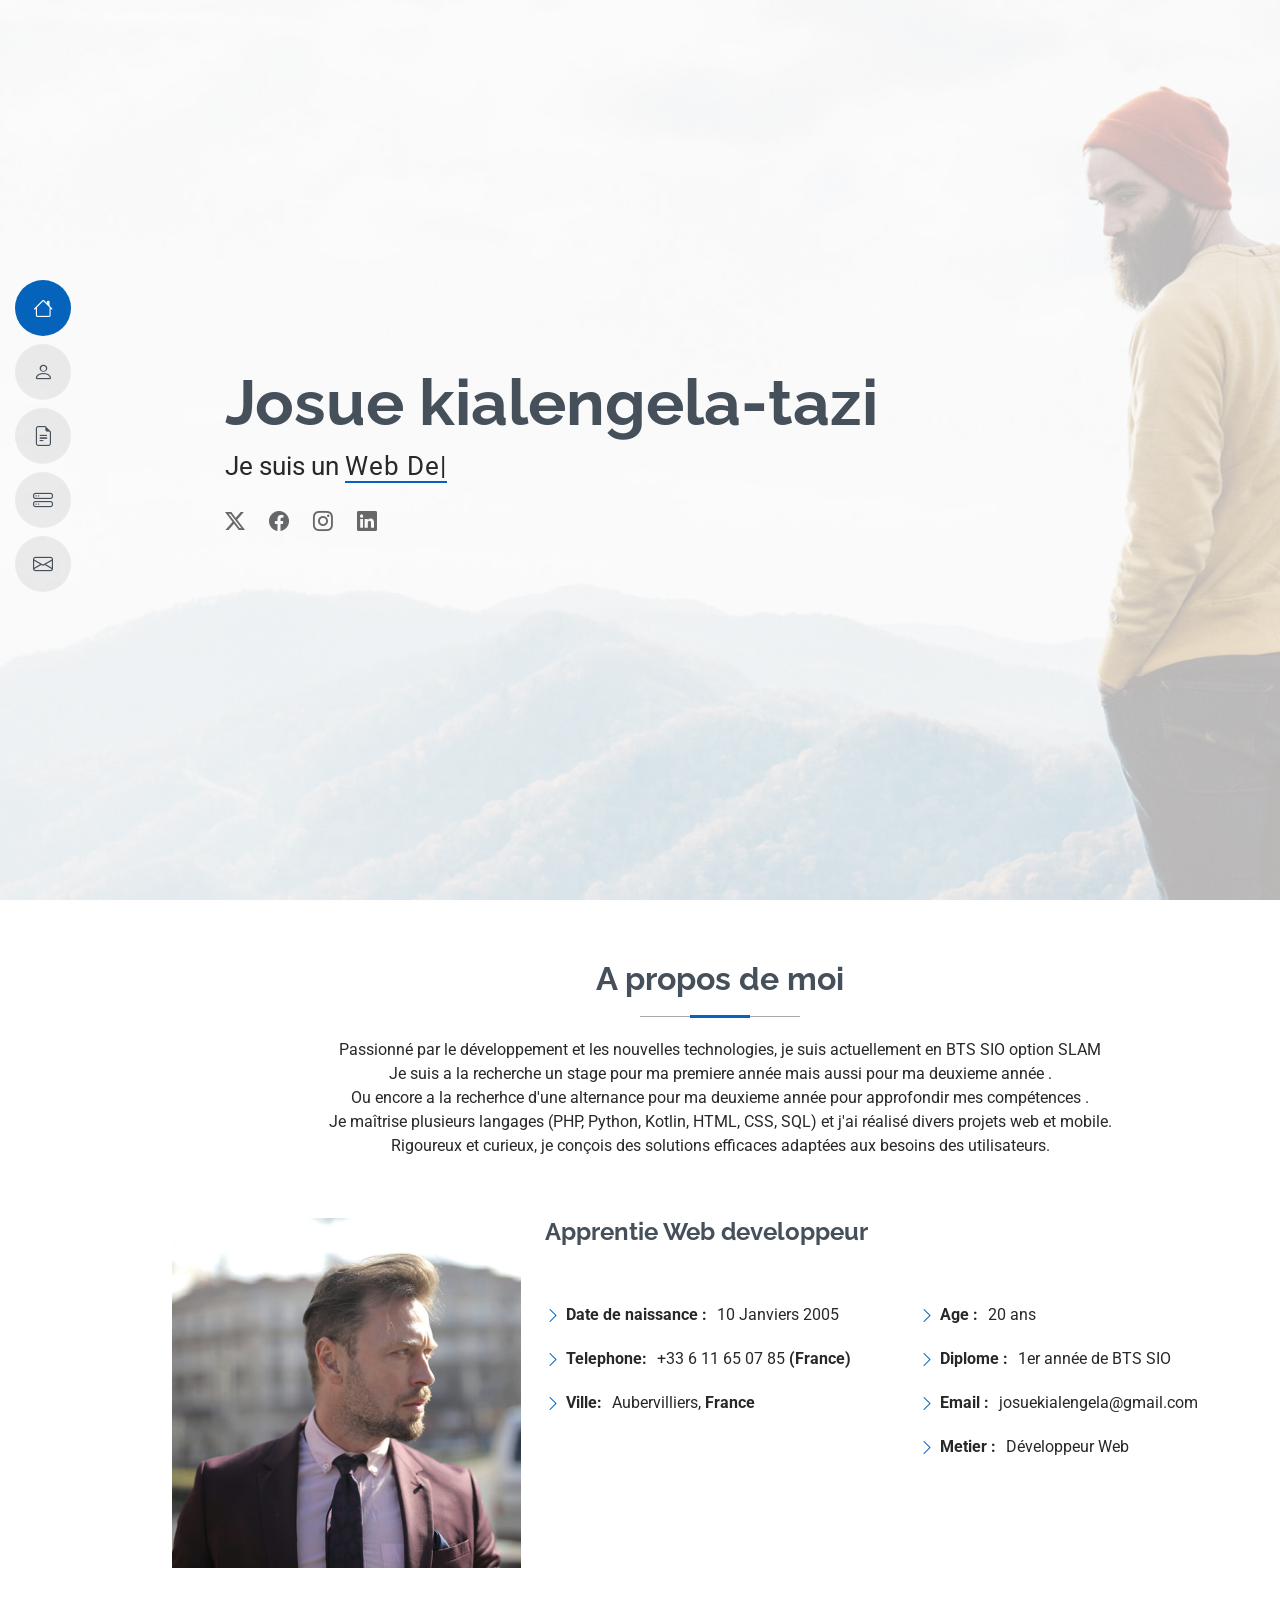
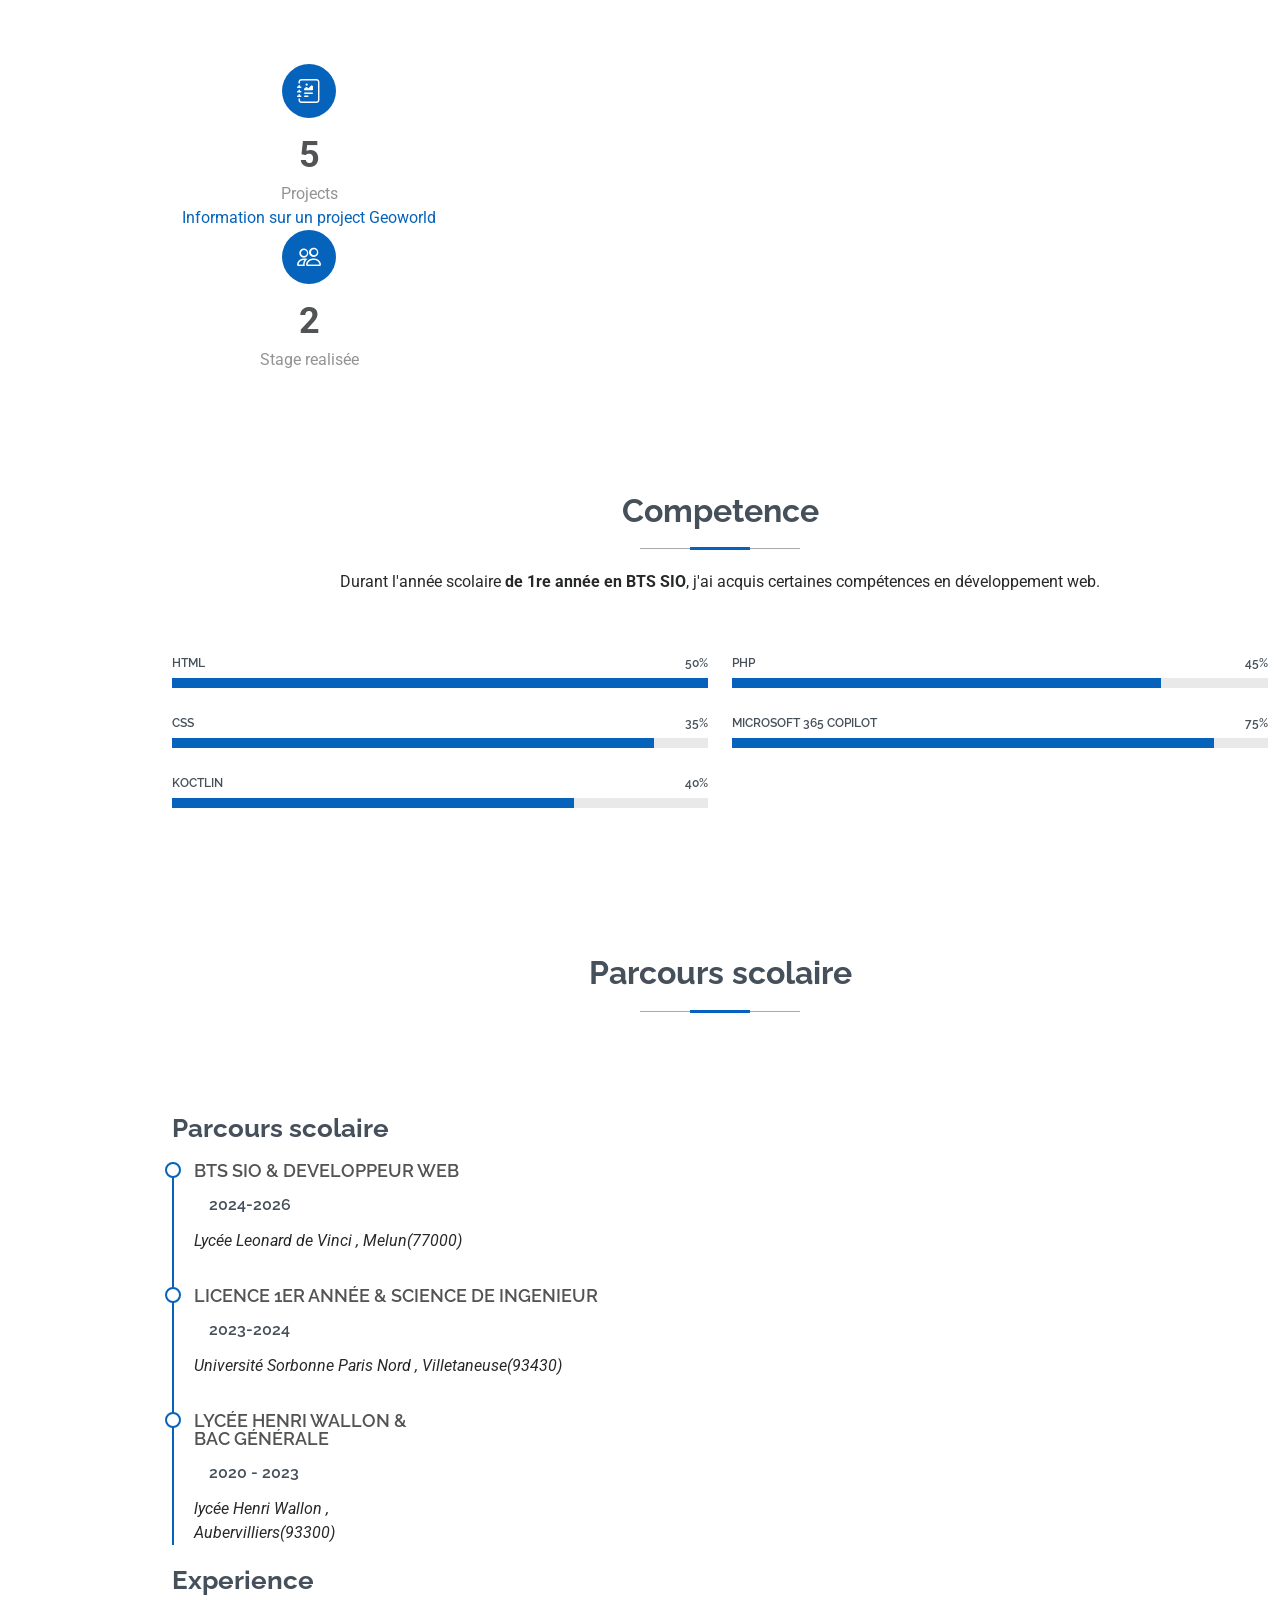
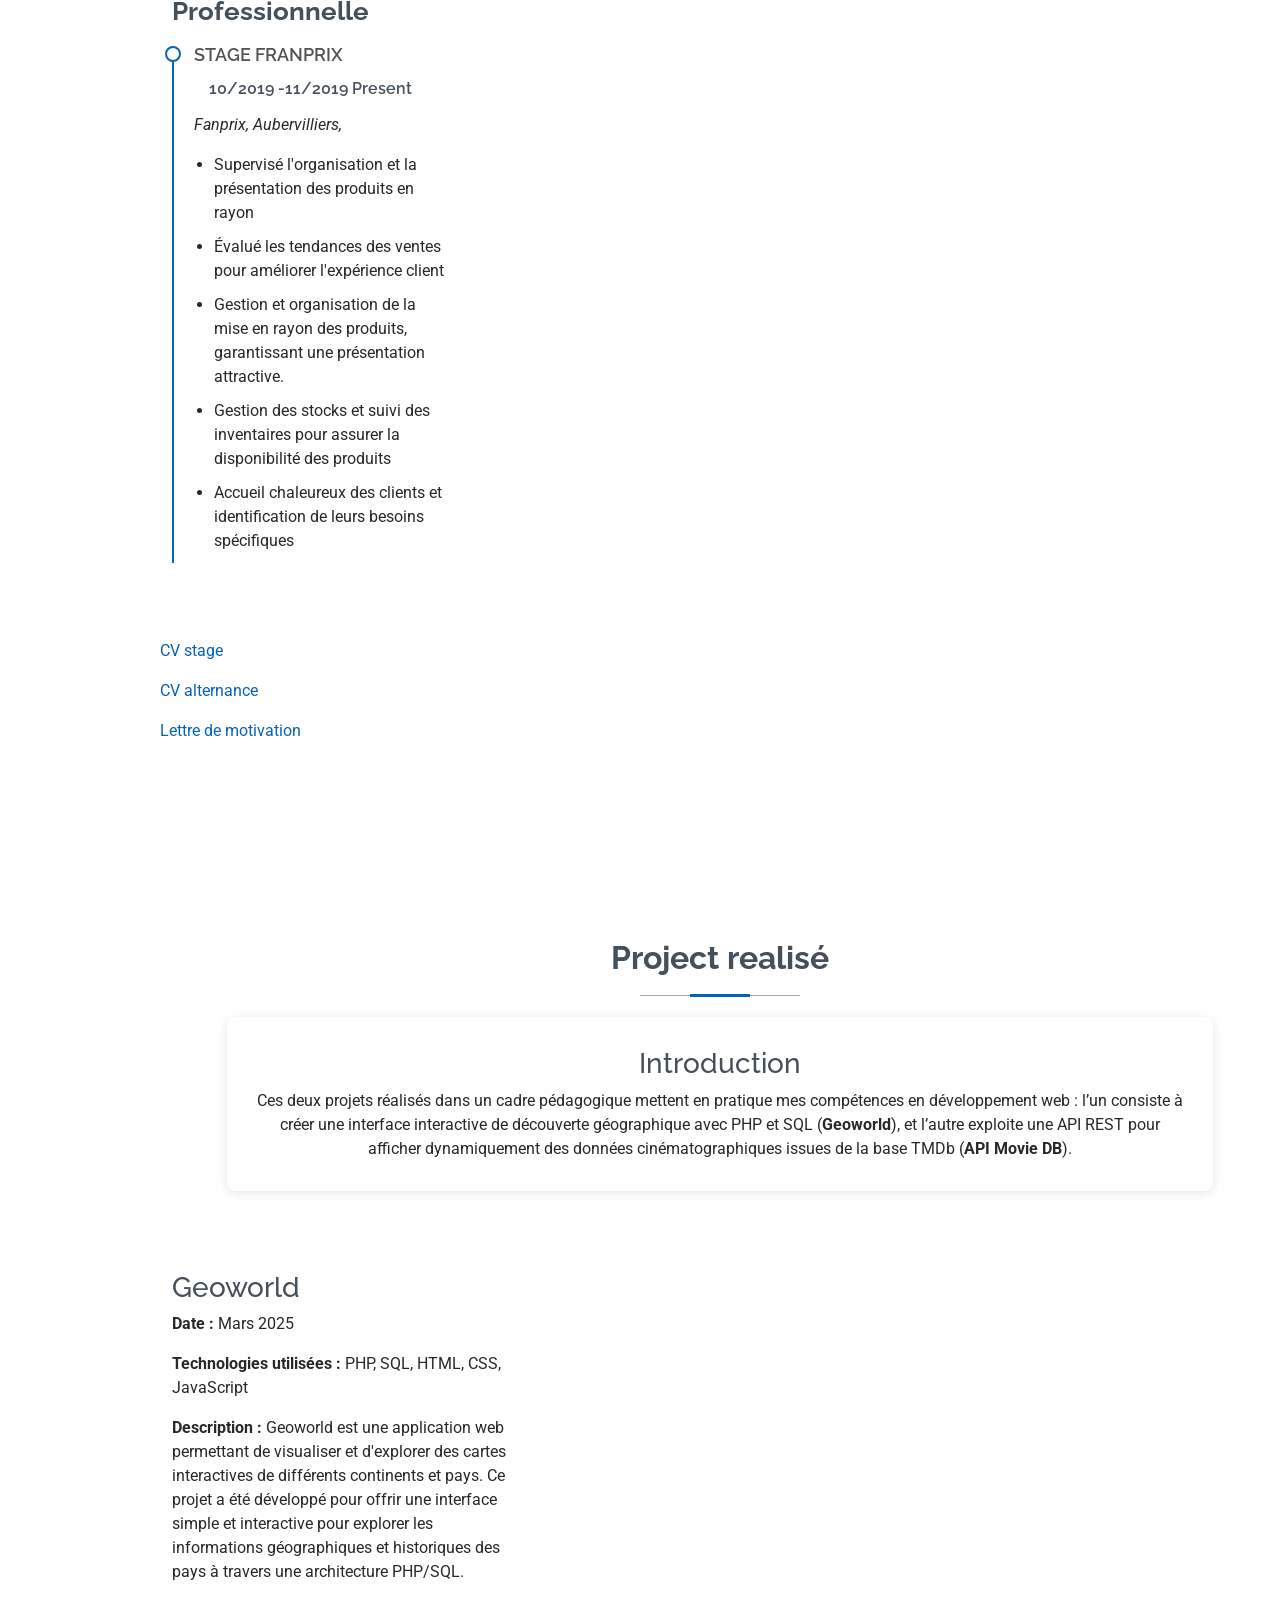
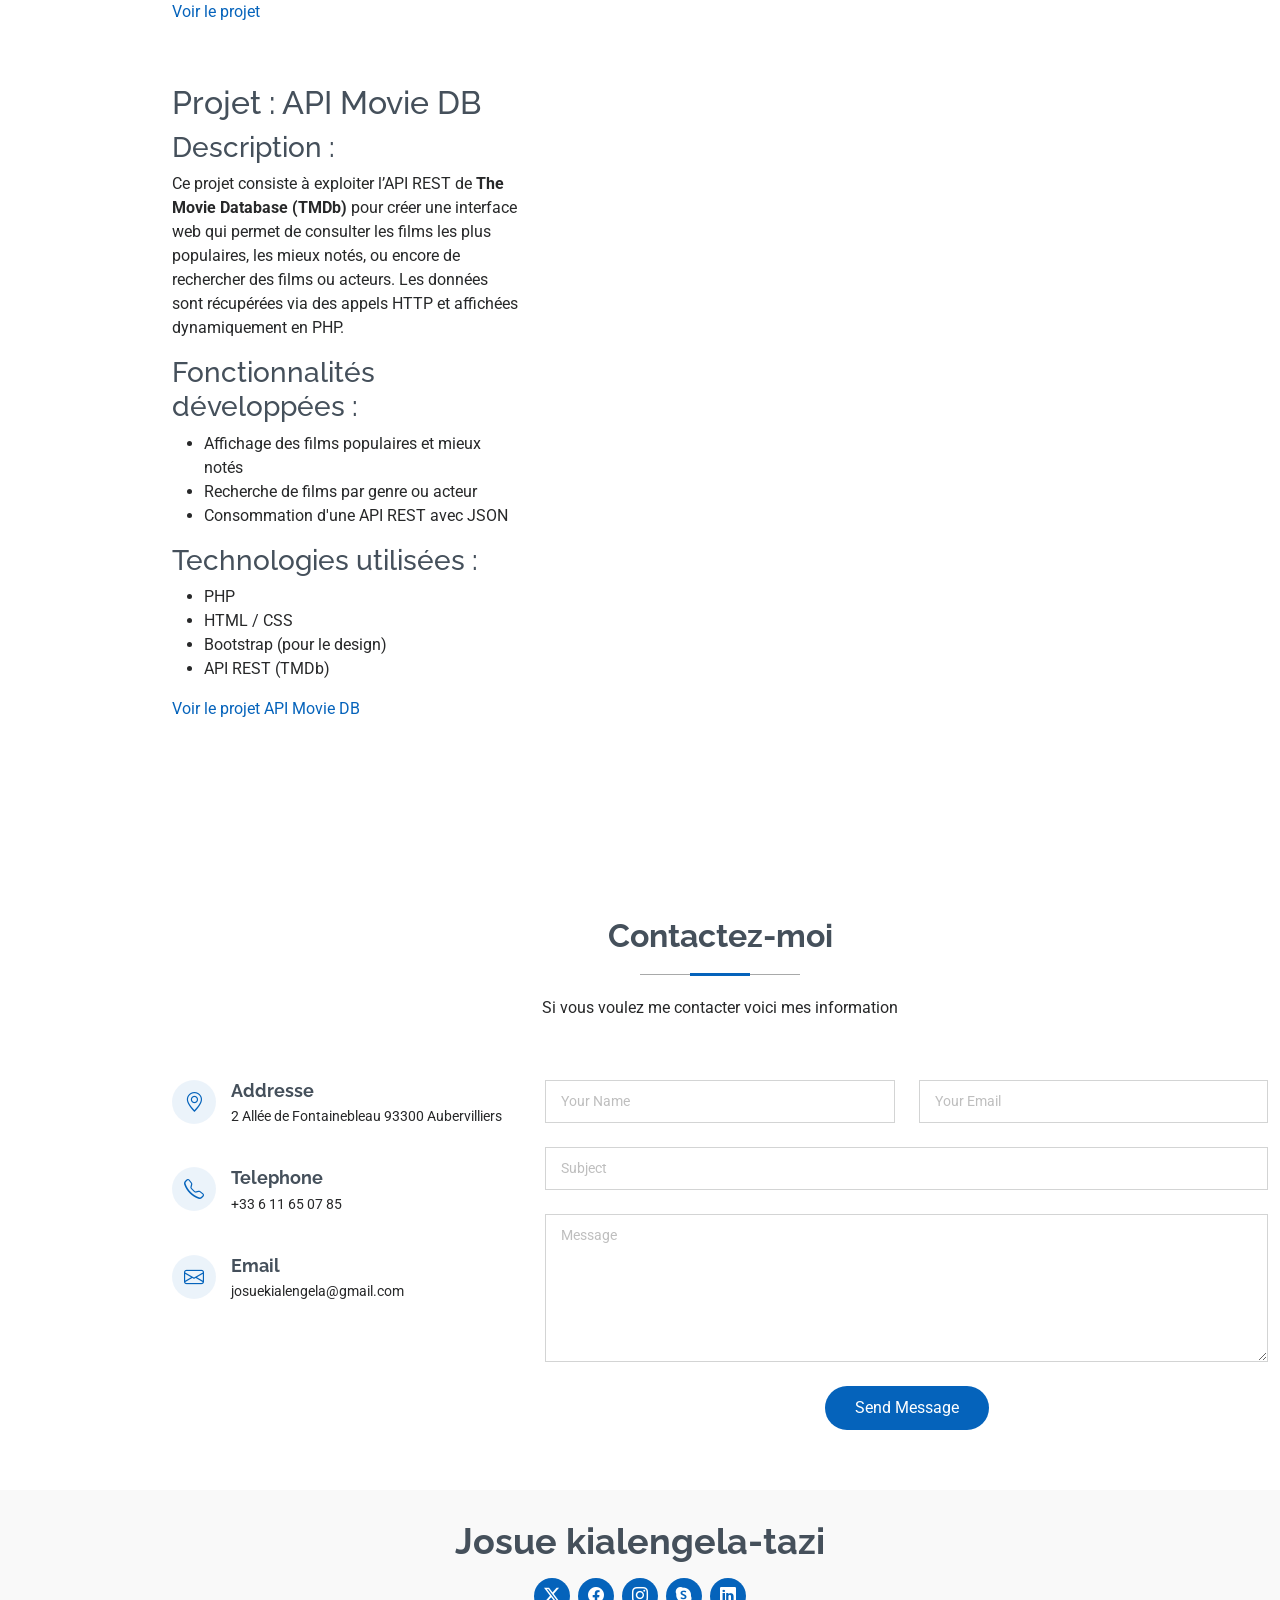
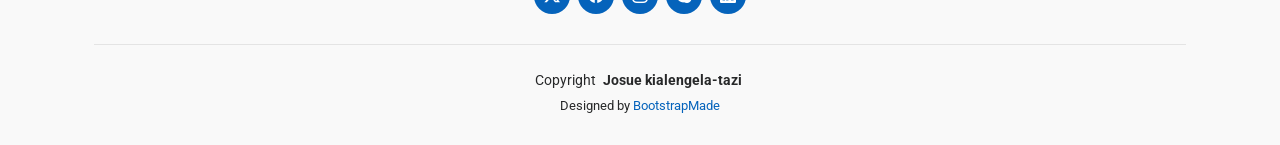
==== commit 5f2b3a43: "First" ====
--- a/index.html
+++ b/index.html
@@ -46,9 +46,8 @@
       <ul>
         <li><a href="#Accueil" class="active"><i class="bi bi-house navicon"></i><span>Accueil</span></a></li>
         <li><a href="#A propos de moi"><i class="bi bi-person navicon"></i><span>A propos de moi </span></a></li>
-        <li><a href="#resume"><i class="bi bi-file-earmark-text navicon"></i><span>Resume</span></a></li>
-        <li><a href="#portfolio"><i class="bi bi-images navicon"></i><span>Portfolio</span></a></li>
-        <li><a href="#services"><i class="bi bi-hdd-stack navicon"></i><span>Projet réalisé</span></a></li>
+        <li><a href="#Parcours scolaire"><i class="bi bi-file-earmark-text navicon"></i><span>Parcours scolaire</span></a></li>
+        <li><a href="#Project realisé"><i class="bi bi-hdd-stack navicon"></i><span>Projet réalisé</span></a></li>
         <li><a href="#contact"><i class="bi bi-envelope navicon"></i><span>Contact</span></a></li>
       </ul>
     </nav>
@@ -86,11 +85,14 @@
       <div class="container section-title" data-aos="fade-up">
         <h2>A propos de moi </h2>
         <p>Passionné par le développement et les nouvelles technologies, je suis actuellement en BTS SIO option SLAM </p>
-         <p>recherche un stage pour approfondir mes compétences.</p>  
-         <p>Je maîtrise plusieurs langages (PHP, Java, Python, Kotlin,
-          HTML, CSS, SQL) et j'ai réalisé divers projets web et mobiles. Rigoureux et
-          curieux, je conçois des solutions efficaces adaptées aux besoins des
-          utilisateurs.</p>
+         <p>Je suis a la recherche un stage pour ma premiere année mais aussi pour ma deuxieme année .</p> 
+        
+         <p>Ou encore a la recherhce d'une alternance pour ma deuxieme année pour approfondir mes compétences .</p>  
+         
+         <p>Je maîtrise plusieurs langages (PHP, Python, Kotlin,
+          HTML, CSS, SQL) et j'ai réalisé divers projets web et mobile.</p> 
+          
+          <p>Rigoureux et curieux, je conçois des solutions efficaces adaptées aux besoins des utilisateurs.</p>
       </div><!-- End Section Title -->
 
       <div class="container" data-aos="fade-up" data-aos-delay="100">
@@ -234,74 +236,62 @@
     </section><!-- /Skills Section -->
 
     <!-- Resume Section -->
-    <section id="resume" class="resume section">
+    <section id="Parcours scolaire" class="resume section">
 
       <!-- Section Title -->
       <div class="container section-title" data-aos="fade-up">
-        <h2>Resume</h2>
-        <p>Magnam dolores commodi suscipit. Necessitatibus eius consequatur ex aliquid fuga eum quidem. Sit sint consectetur velit. Quisquam quos quisquam cupiditate. Et nemo qui impedit suscipit alias ea. Quia fugiat sit in iste officiis commodi quidem hic quas.</p>
-      </div><!-- End Section Title -->
+        <h2>Parcours scolaire</h2>
+            </div><!-- End Section Title -->
 
       <div class="container">
 
         <div class="row">
 
-          <div class="col-lg-6" data-aos="fade-up" data-aos-delay="100">
-            <h3 class="resume-title">Sumary</h3>
-
-            <div class="resume-item pb-0">
-              <h4>Brandon Johnson</h4>
-              <p><em>Innovative and deadline-driven Graphic Designer with 3+ years of experience designing and developing user-centered digital/print marketing material from initial concept to final, polished deliverable.</em></p>
+          
+            </div><!-- Edn Resume Item -->
+            <div class="col-lg-6" data-aos="fade-up" data-aos-delay="100"></div>
+            <h3 class="resume-title">Parcours scolaire</h3>
+            <div class="resume-item">
+              <h4>BTS SIO &amp; Developpeur Web</h4>
+              <h5>2024-2026</h5>
+              <p><em>Lycée Leonard de Vinci , Melun(77000)</em></p>
+              
+            </div><!-- Edn Resume Item -->
+            <div class="col-lg-6" data-aos="fade-up" data-aos-delay="100">
+            <div class="resume-item">
+              <h4>Licence 1er année &amp; Science de ingenieur</h4>
+              <h5>2023-2024</h5>
+              <p><em>Université Sorbonne  Paris Nord , Villetaneuse(93430)</em></p>
+                        </div>
+            <div class="col-lg-6" data-aos="fade-up" data-aos-delay="100">
+            <div class="resume-item">
+              <h4>lycée Henri Wallon &amp; Bac Générale</h4>
+              <h5>2020 - 2023</h5>
+              <p><em>lycée Henri Wallon , Aubervilliers(93300)</em></p>
+            </div>
+            <!-- Edn Resume Item -->
+            
+
+          </div>
+
+          <div class="col-lg-6" data-aos="fade-up" data-aos-delay="200">
+            <h3 class="resume-title"> Experience Professionnelle </h3>
+            <div class="resume-item">
+              <h4>Stage Franprix</h4>
+              <h5>10/2019 -11/2019 Present</h5>
+              <p><em>Fanprix, Aubervilliers, </em></p>
               <ul>
-                <li>Portland par 127,Orlando, FL</li>
-                <li>(123) 456-7891</li>
-                <li>alice.barkley@example.com</li>
+                <li>Supervisé l'organisation et la présentation des produits en rayon </li>
+                <li>Évalué les tendances des ventes pour améliorer l'expérience client</li>
+                <li>Gestion et organisation de la mise en rayon des produits, garantissant une présentation attractive.</li>
+                <li>Gestion des stocks et suivi des inventaires pour assurer la disponibilité des produits</li>
+                <li>Accueil chaleureux des clients et identification de leurs besoins spécifiques</li>
               </ul>
             </div><!-- Edn Resume Item -->
 
-            <h3 class="resume-title">Education</h3>
-            <div class="resume-item">
-              <h4>Master of Fine Arts &amp; Graphic Design</h4>
-              <h5>2015 - 2016</h5>
-              <p><em>Rochester Institute of Technology, Rochester, NY</em></p>
-              <p>Qui deserunt veniam. Et sed aliquam labore tempore sed quisquam iusto autem sit. Ea vero voluptatum qui ut dignissimos deleniti nerada porti sand markend</p>
+            
             </div><!-- Edn Resume Item -->
 
-            <div class="resume-item">
-              <h4>Bachelor of Fine Arts &amp; Graphic Design</h4>
-              <h5>2010 - 2014</h5>
-              <p><em>Rochester Institute of Technology, Rochester, NY</em></p>
-              <p>Quia nobis sequi est occaecati aut. Repudiandae et iusto quae reiciendis et quis Eius vel ratione eius unde vitae rerum voluptates asperiores voluptatem Earum molestiae consequatur neque etlon sader mart dila</p>
-            </div><!-- Edn Resume Item -->
-
-          </div>
-
-          <div class="col-lg-6" data-aos="fade-up" data-aos-delay="200">
-            <h3 class="resume-title">Professional Experience</h3>
-            <div class="resume-item">
-              <h4>Senior graphic design specialist</h4>
-              <h5>2019 - Present</h5>
-              <p><em>Experion, New York, NY </em></p>
-              <ul>
-                <li>Lead in the design, development, and implementation of the graphic, layout, and production communication materials</li>
-                <li>Delegate tasks to the 7 members of the design team and provide counsel on all aspects of the project. </li>
-                <li>Supervise the assessment of all graphic materials in order to ensure quality and accuracy of the design</li>
-                <li>Oversee the efficient use of production project budgets ranging from $2,000 - $25,000</li>
-              </ul>
-            </div><!-- Edn Resume Item -->
-
-            <div class="resume-item">
-              <h4>Graphic design specialist</h4>
-              <h5>2017 - 2018</h5>
-              <p><em>Stepping Stone Advertising, New York, NY</em></p>
-              <ul>
-                <li>Developed numerous marketing programs (logos, brochures,infographics, presentations, and advertisements).</li>
-                <li>Managed up to 5 projects or tasks at a given time while under pressure</li>
-                <li>Recommended and consulted with clients on the most appropriate graphic design</li>
-                <li>Created 4+ design presentations and proposals a month for clients and account managers</li>
-              </ul>
-            </div><!-- Edn Resume Item -->
-
           </div>
 
         </div>
@@ -309,135 +299,38 @@
       </div>
 
     </section><!-- /Resume Section -->
-    <a href ="/assets/img/CV(5).pdf">Plus de detail CV stage</a>
+    <p><a href ="/media/josue/easystore/Myportofolio1/assets/img/CV(5).pdf"> CV stage</a></p>
+    
+    <p><a href ="/media/josue/easystore/Myportofolio1/assets/img/Josue_KialengelaTazi_CV_Alternance.pdf"> CV alternance</a></p>
+
+    <p><a href ="/media/josue/easystore/Myportofolio1/assets/img/Lettre de motivation.pdf"> Lettre de motivation</a></p>
+
+
 
     <!-- Portfolio Section -->
     <section id="portfolio" class="portfolio section">
 
       <!-- Section Title -->
-      <div class="container section-title" data-aos="fade-up">
-        <h2>Portfolio</h2>
-        <p>Magnam dolores commodi suscipit. Necessitatibus eius consequatur ex aliquid fuga eum quidem. Sit sint consectetur velit. Quisquam quos quisquam cupiditate. Et nemo qui impedit suscipit alias ea. Quia fugiat sit in iste officiis commodi quidem hic quas.</p>
-      </div><!-- End Section Title -->
-
-      <div class="container">
-
-        <div class="isotope-layout" data-default-filter="*" data-layout="masonry" data-sort="original-order">
-
-          <ul class="portfolio-filters isotope-filters" data-aos="fade-up" data-aos-delay="100">
-            <li data-filter="*" class="filter-active">All</li>
-            <li data-filter=".filter-app">App</li>
-            <li data-filter=".filter-product">Card</li>
-            <li data-filter=".filter-branding">Web</li>
-          </ul><!-- End Portfolio Filters -->
-
-          <div class="row gy-4 isotope-container" data-aos="fade-up" data-aos-delay="200">
-
-            <div class="col-lg-4 col-md-6 portfolio-item isotope-item filter-app">
-              <img src="assets/img/masonry-portfolio/masonry-portfolio-1.jpg" class="img-fluid" alt="">
-              <div class="portfolio-info">
-                <h4>App 1</h4>
-                <p>Lorem ipsum, dolor sit</p>
-                <a href="assets/img/masonry-portfolio/masonry-portfolio-1.jpg" title="App 1" data-gallery="portfolio-gallery-app" class="glightbox preview-link"><i class="bi bi-zoom-in"></i></a>
-                <a href="portfolio-details.html" title="More Details" class="details-link"><i class="bi bi-link-45deg"></i></a>
-              </div>
-            </div><!-- End Portfolio Item -->
-
-            <div class="col-lg-4 col-md-6 portfolio-item isotope-item filter-product">
-              <img src="assets/img/masonry-portfolio/masonry-portfolio-2.jpg" class="img-fluid" alt="">
-              <div class="portfolio-info">
-                <h4>Product 1</h4>
-                <p>Lorem ipsum, dolor sit</p>
-                <a href="assets/img/masonry-portfolio/masonry-portfolio-2.jpg" title="Product 1" data-gallery="portfolio-gallery-product" class="glightbox preview-link"><i class="bi bi-zoom-in"></i></a>
-                <a href="portfolio-details.html" title="More Details" class="details-link"><i class="bi bi-link-45deg"></i></a>
-              </div>
-            </div><!-- End Portfolio Item -->
-
-            <div class="col-lg-4 col-md-6 portfolio-item isotope-item filter-branding">
-              <img src="assets/img/masonry-portfolio/masonry-portfolio-3.jpg" class="img-fluid" alt="">
-              <div class="portfolio-info">
-                <h4>Branding 1</h4>
-                <p>Lorem ipsum, dolor sit</p>
-                <a href="assets/img/masonry-portfolio/masonry-portfolio-3.jpg" title="Branding 1" data-gallery="portfolio-gallery-branding" class="glightbox preview-link"><i class="bi bi-zoom-in"></i></a>
-                <a href="portfolio-details.html" title="More Details" class="details-link"><i class="bi bi-link-45deg"></i></a>
-              </div>
-            </div><!-- End Portfolio Item -->
-
-            <div class="col-lg-4 col-md-6 portfolio-item isotope-item filter-app">
-              <img src="assets/img/masonry-portfolio/masonry-portfolio-4.jpg" class="img-fluid" alt="">
-              <div class="portfolio-info">
-                <h4>App 2</h4>
-                <p>Lorem ipsum, dolor sit</p>
-                <a href="assets/img/masonry-portfolio/masonry-portfolio-4.jpg" title="App 2" data-gallery="portfolio-gallery-app" class="glightbox preview-link"><i class="bi bi-zoom-in"></i></a>
-                <a href="portfolio-details.html" title="More Details" class="details-link"><i class="bi bi-link-45deg"></i></a>
-              </div>
-            </div><!-- End Portfolio Item -->
-
-            <div class="col-lg-4 col-md-6 portfolio-item isotope-item filter-product">
-              <img src="assets/img/masonry-portfolio/masonry-portfolio-5.jpg" class="img-fluid" alt="">
-              <div class="portfolio-info">
-                <h4>Product 2</h4>
-                <p>Lorem ipsum, dolor sit</p>
-                <a href="assets/img/masonry-portfolio/masonry-portfolio-5.jpg" title="Product 2" data-gallery="portfolio-gallery-product" class="glightbox preview-link"><i class="bi bi-zoom-in"></i></a>
-                <a href="portfolio-details.html" title="More Details" class="details-link"><i class="bi bi-link-45deg"></i></a>
-              </div>
-            </div><!-- End Portfolio Item -->
-
-            <div class="col-lg-4 col-md-6 portfolio-item isotope-item filter-branding">
-              <img src="assets/img/masonry-portfolio/masonry-portfolio-6.jpg" class="img-fluid" alt="">
-              <div class="portfolio-info">
-                <h4>Branding 2</h4>
-                <p>Lorem ipsum, dolor sit</p>
-                <a href="assets/img/masonry-portfolio/masonry-portfolio-6.jpg" title="Branding 2" data-gallery="portfolio-gallery-branding" class="glightbox preview-link"><i class="bi bi-zoom-in"></i></a>
-                <a href="portfolio-details.html" title="More Details" class="details-link"><i class="bi bi-link-45deg"></i></a>
-              </div>
-            </div><!-- End Portfolio Item -->
-
-            <div class="col-lg-4 col-md-6 portfolio-item isotope-item filter-app">
-              <img src="assets/img/masonry-portfolio/masonry-portfolio-7.jpg" class="img-fluid" alt="">
-              <div class="portfolio-info">
-                <h4>App 3</h4>
-                <p>Lorem ipsum, dolor sit</p>
-                <a href="assets/img/masonry-portfolio/masonry-portfolio-7.jpg" title="App 3" data-gallery="portfolio-gallery-app" class="glightbox preview-link"><i class="bi bi-zoom-in"></i></a>
-                <a href="portfolio-details.html" title="More Details" class="details-link"><i class="bi bi-link-45deg"></i></a>
-              </div>
-            </div><!-- End Portfolio Item -->
-
-            <div class="col-lg-4 col-md-6 portfolio-item isotope-item filter-product">
-              <img src="assets/img/masonry-portfolio/masonry-portfolio-8.jpg" class="img-fluid" alt="">
-              <div class="portfolio-info">
-                <h4>Product 3</h4>
-                <p>Lorem ipsum, dolor sit</p>
-                <a href="assets/img/masonry-portfolio/masonry-portfolio-8.jpg" title="Product 3" data-gallery="portfolio-gallery-product" class="glightbox preview-link"><i class="bi bi-zoom-in"></i></a>
-                <a href="portfolio-details.html" title="More Details" class="details-link"><i class="bi bi-link-45deg"></i></a>
-              </div>
-            </div><!-- End Portfolio Item -->
-
-            <div class="col-lg-4 col-md-6 portfolio-item isotope-item filter-branding">
-              <img src="assets/img/masonry-portfolio/masonry-portfolio-9.jpg" class="img-fluid" alt="">
-              <div class="portfolio-info">
-                <h4>Branding 3</h4>
-                <p>Lorem ipsum, dolor sit</p>
-                <a href="assets/img/masonry-portfolio/masonry-portfolio-9.jpg" title="Branding 2" data-gallery="portfolio-gallery-branding" class="glightbox preview-link"><i class="bi bi-zoom-in"></i></a>
-                <a href="portfolio-details.html" title="More Details" class="details-link"><i class="bi bi-link-45deg"></i></a>
-              </div>
-            </div><!-- End Portfolio Item -->
-
-          </div><!-- End Portfolio Container -->
-
-        </div>
+      
 
       </div>
 
     </section><!-- /Portfolio Section -->
 
     <!-- Services Section -->
-    <section id="services" class="services section">
+    <section id="Project realisé" class="services section">
 
       <!-- Section Title -->
       <div class="container section-title" data-aos="fade-up">
-        <h2>Services</h2>
-        <p>Magnam dolores commodi suscipit. Necessitatibus eius consequatur ex aliquid fuga eum quidem. Sit sint consectetur velit. Quisquam quos quisquam cupiditate. Et nemo qui impedit suscipit alias ea. Quia fugiat sit in iste officiis commodi quidem hic quas.</p>
+        <h2>Project realisé</h2>
+        <section id="introduction" style="padding: 30px; background-color: #ffffff; margin: 20px auto; width: 90%; max-width: 1000px; border-radius: 8px; box-shadow: 0 2px 10px rgba(0,0,0,0.1);">
+          <h3>Introduction</h3>
+          <p>
+              Ces deux projets réalisés dans un cadre pédagogique mettent en pratique mes compétences en développement web :
+              l’un consiste à créer une interface interactive de découverte géographique avec PHP et SQL (<strong>Geoworld</strong>),
+              et l’autre exploite une API REST pour afficher dynamiquement des données cinématographiques issues de la base TMDb (<strong>API Movie DB</strong>).
+          </p>
+      </section>
       </div><!-- End Section Title -->
 
       <div class="container">
@@ -445,244 +338,47 @@
         <div class="row gy-4">
 
           <div class="col-lg-4 col-md-6" data-aos="fade-up" data-aos-delay="100">
-            <div class="service-item item-cyan position-relative">
-              <div class="icon">
-                <svg width="100" height="100" viewBox="0 0 600 600" xmlns="http://www.w3.org/2000/svg">
-                  <path stroke="none" stroke-width="0" fill="#f5f5f5" d="M300,521.0016835830174C376.1290562159157,517.8887921683347,466.0731472004068,529.7835943286574,510.70327084640275,468.03025145048787C554.3714126377745,407.6079735673963,508.03601936045806,328.9844924480964,491.2728898941984,256.3432110539036C474.5976632858925,184.082847569629,479.9380746630129,96.60480741107993,416.23090153303,58.64404602377083C348.86323505073057,18.502131276798302,261.93793281208167,40.57373210992963,193.5410806939664,78.93577620505333C130.42746243093433,114.334589627462,98.30271207620316,179.96522072025542,76.75703585869454,249.04625023123273C51.97151888228291,328.5150500222984,13.704378332031375,421.85034740162234,66.52175969318436,486.19268352777647C119.04800174914682,550.1803526380478,217.28368757567262,524.383925680826,300,521.0016835830174"></path>
-                </svg>
-                <i class="bi bi-activity"></i>
-              </div>
-              <a href="#" class="stretched-link">
-                <h3>Nesciunt Mete</h3>
-              </a>
-              <p>Provident nihil minus qui consequatur non omnis maiores. Eos accusantium minus dolores iure perferendis tempore et consequatur.</p>
-            </div>
-          </div><!-- End Service Item -->
-
-          <div class="col-lg-4 col-md-6" data-aos="fade-up" data-aos-delay="200">
-            <div class="service-item item-orange position-relative">
-              <div class="icon">
-                <svg width="100" height="100" viewBox="0 0 600 600" xmlns="http://www.w3.org/2000/svg">
-                  <path stroke="none" stroke-width="0" fill="#f5f5f5" d="M300,582.0697525312426C382.5290701553225,586.8405444964366,449.9789794690241,525.3245884688669,502.5850820975895,461.55621195738473C556.606425686781,396.0723002908107,615.8543463187945,314.28637112970534,586.6730223649479,234.56875336149918C558.9533121215079,158.8439757836574,454.9685369536778,164.00468322053177,381.49747125262974,130.76875717737553C312.15926192815925,99.40240125094834,248.97055460311594,18.661163978235184,179.8680185752513,50.54337015887873C110.5421016452524,82.52863877960104,119.82277516462835,180.83849132639028,109.12597500060166,256.43424936330496C100.08760227029461,320.3096726198365,92.17705696193138,384.0621239912766,124.79988738764834,439.7174275375508C164.83382741302287,508.01625554203684,220.96474134820875,577.5009287672846,300,582.0697525312426"></path>
-                </svg>
-                <i class="bi bi-broadcast"></i>
-              </div>
-              <a href="#" class="stretched-link">
-                <h3>Eosle Commodi</h3>
-              </a>
-              <p>Ut autem aut autem non a. Sint sint sit facilis nam iusto sint. Libero corrupti neque eum hic non ut nesciunt dolorem.</p>
-            </div>
-          </div><!-- End Service Item -->
-
-          <div class="col-lg-4 col-md-6" data-aos="fade-up" data-aos-delay="300">
-            <div class="service-item item-teal position-relative">
-              <div class="icon">
-                <svg width="100" height="100" viewBox="0 0 600 600" xmlns="http://www.w3.org/2000/svg">
-                  <path stroke="none" stroke-width="0" fill="#f5f5f5" d="M300,541.5067337569781C382.14930387511276,545.0595476570109,479.8736841581634,548.3450877840088,526.4010558755058,480.5488172755941C571.5218469581645,414.80211281144784,517.5187510058486,332.0715597781072,496.52539010469104,255.14436215662573C477.37192572678356,184.95920475031193,473.57363656557914,105.61284051026155,413.0603344069578,65.22779650032875C343.27470386102294,18.654635553484475,251.2091493199835,5.337323636656869,175.0934190732945,40.62881213300186C97.87086631185822,76.43348514350839,51.98124368387456,156.15599469081315,36.44837278890362,239.84606092416172C21.716077023791087,319.22268207091537,43.775223500013084,401.1760424656574,96.891909868211,461.97329694683043C147.22146801428983,519.5804099606455,223.5754009179313,538.201503339737,300,541.5067337569781"></path>
-                </svg>
-                <i class="bi bi-easel"></i>
-              </div>
-              <a href="#" class="stretched-link">
-                <h3>Ledo Markt</h3>
-              </a>
-              <p>Ut excepturi voluptatem nisi sed. Quidem fuga consequatur. Minus ea aut. Vel qui id voluptas adipisci eos earum corrupti.</p>
-            </div>
-          </div><!-- End Service Item -->
-
-          <div class="col-lg-4 col-md-6" data-aos="fade-up" data-aos-delay="400">
-            <div class="service-item item-red position-relative">
-              <div class="icon">
-                <svg width="100" height="100" viewBox="0 0 600 600" xmlns="http://www.w3.org/2000/svg">
-                  <path stroke="none" stroke-width="0" fill="#f5f5f5" d="M300,503.46388370962813C374.79870501325706,506.71871716319447,464.8034551963731,527.1746412648533,510.4981551193396,467.86667711651364C555.9287308511215,408.9015244558933,512.6030010748507,327.5744911775523,490.211057578863,256.5855673507754C471.097692560561,195.9906835881958,447.69079081568157,138.11976852964426,395.19560036434837,102.3242989838813C329.3053358748298,57.3949838291264,248.02791733380457,8.279543830951368,175.87071277845988,42.242879143198664C103.41431057327972,76.34704239035025,93.79494320519305,170.9812938413882,81.28167332365135,250.07896920659033C70.17666984294237,320.27484674793965,64.84698225790005,396.69656628748305,111.28512138212992,450.4950937839243C156.20124167950087,502.5303643271138,231.32542653798444,500.4755392045468,300,503.46388370962813"></path>
-                </svg>
-                <i class="bi bi-bounding-box-circles"></i>
-              </div>
-              <a href="#" class="stretched-link">
-                <h3>Asperiores Commodit</h3>
-              </a>
-              <p>Non et temporibus minus omnis sed dolor esse consequatur. Cupiditate sed error ea fuga sit provident adipisci neque.</p>
-              <a href="#" class="stretched-link"></a>
-            </div>
-          </div><!-- End Service Item -->
-
-          <div class="col-lg-4 col-md-6" data-aos="fade-up" data-aos-delay="500">
-            <div class="service-item item-indigo position-relative">
-              <div class="icon">
-                <svg width="100" height="100" viewBox="0 0 600 600" xmlns="http://www.w3.org/2000/svg">
-                  <path stroke="none" stroke-width="0" fill="#f5f5f5" d="M300,532.3542879108572C369.38199826031484,532.3153073249985,429.10787420159085,491.63046689027357,474.5244479745417,439.17860296908856C522.8885846962883,383.3225815378663,569.1668002868075,314.3205725914397,550.7432151929288,242.7694973846089C532.6665558377875,172.5657663291529,456.2379748765914,142.6223662098291,390.3689995646985,112.34683881706744C326.66090330228417,83.06452184765237,258.84405631176094,53.51806209861945,193.32584062364296,78.48882559362697C121.61183558270385,105.82097193414197,62.805066853699245,167.19869350419734,48.57481801355237,242.6138429142374C34.843463184063346,315.3850353017275,76.69343916112496,383.4422959591041,125.22947124332185,439.3748458443577C170.7312796277747,491.8107796887764,230.57421082200815,532.3932930995766,300,532.3542879108572"></path>
-                </svg>
-                <i class="bi bi-calendar4-week icon"></i>
-              </div>
-              <a href="#" class="stretched-link">
-                <h3>Velit Doloremque</h3>
-              </a>
-              <p>Cumque et suscipit saepe. Est maiores autem enim facilis ut aut ipsam corporis aut. Sed animi at autem alias eius labore.</p>
-              <a href="#" class="stretched-link"></a>
-            </div>
-          </div><!-- End Service Item -->
-
-          <div class="col-lg-4 col-md-6" data-aos="fade-up" data-aos-delay="600">
-            <div class="service-item item-pink position-relative">
-              <div class="icon">
-                <svg width="100" height="100" viewBox="0 0 600 600" xmlns="http://www.w3.org/2000/svg">
-                  <path stroke="none" stroke-width="0" fill="#f5f5f5" d="M300,566.797414625762C385.7384707136149,576.1784315230908,478.7894351017131,552.8928747891023,531.9192734346935,484.94944893311C584.6109503024035,417.5663521118492,582.489472248146,322.67544863468447,553.9536738515405,242.03673114598146C529.1557734026468,171.96086150256528,465.24506316201064,127.66468636344209,395.9583748389544,100.7403814666027C334.2173773831606,76.7482773500951,269.4350130405921,84.62216499799875,207.1952322260088,107.2889140133804C132.92018162631612,134.33871894543012,41.79353780512637,160.00259165414826,22.644507872594943,236.69541883565114C3.319112789854554,314.0945973066697,72.72355303640163,379.243833228382,124.04198916343866,440.3218312028393C172.9286146004772,498.5055451809895,224.45579914871206,558.5317968840102,300,566.797414625762"></path>
-                </svg>
-                <i class="bi bi-chat-square-text"></i>
-              </div>
-              <a href="#" class="stretched-link">
-                <h3>Dolori Architecto</h3>
-              </a>
-              <p>Hic molestias ea quibusdam eos. Fugiat enim doloremque aut neque non et debitis iure. Corrupti recusandae ducimus enim.</p>
-              <a href="#" class="stretched-link"></a>
-            </div>
-          </div><!-- End Service Item -->
-
-        </div>
-
-      </div>
+            <div class="project realisé">
+              <h3>Geoworld</h3>
+              <p><strong>Date : </strong> Mars 2025</p>
+              <p><strong>Technologies utilisées :</strong> PHP, SQL, HTML, CSS, JavaScript</p>
+              <p><strong>Description :</strong> Geoworld est une application web permettant de visualiser et d'explorer des cartes interactives de différents continents et pays. Ce projet a été développé pour offrir une interface simple et interactive pour explorer les informations géographiques et historiques des pays à travers une architecture PHP/SQL.</p>
+              <a href="https://github.com/Josue4231/geoworld">Voir le projet</a>
+          </div>
+          <section id="apimovie" class="project">
+            <h2>Projet : API Movie DB</h2>
+            <h3>Description :</h3>
+            <p>
+                Ce projet consiste à exploiter l’API REST de <strong>The Movie Database (TMDb)</strong> pour créer une interface web qui permet de consulter les films les plus populaires, les mieux notés, ou encore de rechercher des films ou acteurs. Les données sont récupérées via des appels HTTP et affichées dynamiquement en PHP.
+            </p>
+            <h3>Fonctionnalités développées :</h3>
+            <ul>
+                <li>Affichage des films populaires et mieux notés</li>
+                <li>Recherche de films par genre ou acteur</li>
+                <li>Consommation d'une API REST avec JSON</li>
+            </ul>
+            <h3>Technologies utilisées :</h3>
+            <ul>
+                <li>PHP</li>
+                <li>HTML / CSS</li>
+                <li>Bootstrap (pour le design)</li>
+                <li>API REST (TMDb)</li>
+            </ul>
+            <p><a href="https://github.com/Josue4231/geoworld">Voir le projet API Movie DB</a></p>
+        </section>
 
     </section><!-- /Services Section -->
 
-    <!-- Testimonials Section -->
-    <section id="testimonials" class="testimonials section">
+    
+
+
+    <!-- Contact Section -->
+    <section id="contact" class="contact section">
 
       <!-- Section Title -->
       <div class="container section-title" data-aos="fade-up">
-        <h2>Testimonials</h2>
-        <p>Necessitatibus eius consequatur ex aliquid fuga eum quidem sint consectetur velit</p>
-      </div><!-- End Section Title -->
-
-      <div class="container" data-aos="fade-up" data-aos-delay="100">
-
-        <div class="swiper init-swiper">
-          <script type="application/json" class="swiper-config">
-            {
-              "loop": true,
-              "speed": 600,
-              "autoplay": {
-                "delay": 5000
-              },
-              "slidesPerView": "auto",
-              "pagination": {
-                "el": ".swiper-pagination",
-                "type": "bullets",
-                "clickable": true
-              }
-            }
-          </script>
-          <div class="swiper-wrapper">
-
-            <div class="swiper-slide">
-              <div class="testimonial-item">
-                <div class="row gy-4 justify-content-center">
-                  <div class="col-lg-6">
-                    <div class="testimonial-content">
-                      <p>
-                        <i class="bi bi-quote quote-icon-left"></i>
-                        <span>Proin iaculis purus consequat sem cure digni ssim donec porttitora entum suscipit rhoncus. Accusantium quam, ultricies eget id, aliquam eget nibh et. Maecen aliquam, risus at semper.</span>
-                        <i class="bi bi-quote quote-icon-right"></i>
-                      </p>
-                      <h3>Saul Goodman</h3>
-                      <h4>Ceo &amp; Founder</h4>
-                      <div class="stars">
-                        <i class="bi bi-star-fill"></i><i class="bi bi-star-fill"></i><i class="bi bi-star-fill"></i><i class="bi bi-star-fill"></i><i class="bi bi-star-fill"></i>
-                      </div>
-                    </div>
-                  </div>
-                  <div class="col-lg-2 text-center">
-                    <img src="assets/img/testimonials/testimonials-1.jpg" class="img-fluid testimonial-img" alt="">
-                  </div>
-                </div>
-              </div>
-            </div><!-- End testimonial item -->
-
-            <div class="swiper-slide">
-              <div class="testimonial-item">
-                <div class="row gy-4 justify-content-center">
-                  <div class="col-lg-6">
-                    <div class="testimonial-content">
-                      <p>
-                        <i class="bi bi-quote quote-icon-left"></i>
-                        <span>Export tempor illum tamen malis malis eram quae irure esse labore quem cillum quid cillum eram malis quorum velit fore eram velit sunt aliqua noster fugiat irure amet legam anim culpa.</span>
-                        <i class="bi bi-quote quote-icon-right"></i>
-                      </p>
-                      <h3>Sara Wilsson</h3>
-                      <h4>Designer</h4>
-                      <div class="stars">
-                        <i class="bi bi-star-fill"></i><i class="bi bi-star-fill"></i><i class="bi bi-star-fill"></i><i class="bi bi-star-fill"></i><i class="bi bi-star-fill"></i>
-                      </div>
-                    </div>
-                  </div>
-                  <div class="col-lg-2 text-center">
-                    <img src="assets/img/testimonials/testimonials-2.jpg" class="img-fluid testimonial-img" alt="">
-                  </div>
-                </div>
-              </div>
-            </div><!-- End testimonial item -->
-
-            <div class="swiper-slide">
-              <div class="testimonial-item">
-                <div class="row gy-4 justify-content-center">
-                  <div class="col-lg-6">
-                    <div class="testimonial-content">
-                      <p>
-                        <i class="bi bi-quote quote-icon-left"></i>
-                        <span>Enim nisi quem export duis labore cillum quae magna enim sint quorum nulla quem veniam duis minim tempor labore quem eram duis noster aute amet eram fore quis sint minim.</span>
-                        <i class="bi bi-quote quote-icon-right"></i>
-                      </p>
-                      <h3>Jena Karlis</h3>
-                      <h4>Store Owner</h4>
-                      <div class="stars">
-                        <i class="bi bi-star-fill"></i><i class="bi bi-star-fill"></i><i class="bi bi-star-fill"></i><i class="bi bi-star-fill"></i><i class="bi bi-star-fill"></i>
-                      </div>
-                    </div>
-                  </div>
-                  <div class="col-lg-2 text-center">
-                    <img src="assets/img/testimonials/testimonials-3.jpg" class="img-fluid testimonial-img" alt="">
-                  </div>
-                </div>
-              </div>
-            </div><!-- End testimonial item -->
-
-            <div class="swiper-slide">
-              <div class="testimonial-item">
-                <div class="row gy-4 justify-content-center">
-                  <div class="col-lg-6">
-                    <div class="testimonial-content">
-                      <p>
-                        <i class="bi bi-quote quote-icon-left"></i>
-                        <span>Fugiat enim eram quae cillum dolore dolor amet nulla culpa multos export minim fugiat minim velit minim dolor enim duis veniam ipsum anim magna sunt elit fore quem dolore labore illum veniam.</span>
-                        <i class="bi bi-quote quote-icon-right"></i>
-                      </p>
-                      <h3>John Larson</h3>
-                      <h4>Entrepreneur</h4>
-                      <div class="stars">
-                        <i class="bi bi-star-fill"></i><i class="bi bi-star-fill"></i><i class="bi bi-star-fill"></i><i class="bi bi-star-fill"></i><i class="bi bi-star-fill"></i>
-                      </div>
-                    </div>
-                  </div>
-                  <div class="col-lg-2 text-center">
-                    <img src="assets/img/testimonials/testimonials-4.jpg" class="img-fluid testimonial-img" alt="">
-                  </div>
-                </div>
-              </div>
-            </div><!-- End testimonial item -->
-
-          </div>
-          <div class="swiper-pagination"></div>
-        </div>
-
-      </div>
-
-    </section><!-- /Testimonials Section -->
-
-    <!-- Contact Section -->
-    <section id="contact" class="contact section">
-
-      <!-- Section Title -->
-      <div class="container section-title" data-aos="fade-up">
-        <h2>Contact</h2>
-        <p>Necessitatibus eius consequatur ex aliquid fuga eum quidem sint consectetur velit</p>
+        <h2>Contactez-moi</h2>
+        <p>Si vous voulez me contacter voici mes information</p>
       </div><!-- End Section Title -->
 
       <div class="container" data-aos="fade" data-aos-delay="100">
@@ -693,24 +389,24 @@
             <div class="info-item d-flex" data-aos="fade-up" data-aos-delay="200">
               <i class="bi bi-geo-alt flex-shrink-0"></i>
               <div>
-                <h3>Address</h3>
-                <p>A108 Adam Street, New York, NY 535022</p>
+                <h3>Addresse</h3>
+                <p>2 Allée de Fontainebleau 93300 Aubervilliers </p>
               </div>
             </div><!-- End Info Item -->
 
             <div class="info-item d-flex" data-aos="fade-up" data-aos-delay="300">
               <i class="bi bi-telephone flex-shrink-0"></i>
               <div>
-                <h3>Call Us</h3>
-                <p>+1 5589 55488 55</p>
+                <h3>Telephone</h3>
+                <p>+33 6 11 65 07 85</p>
               </div>
             </div><!-- End Info Item -->
 
             <div class="info-item d-flex" data-aos="fade-up" data-aos-delay="400">
               <i class="bi bi-envelope flex-shrink-0"></i>
               <div>
-                <h3>Email Us</h3>
-                <p>info@example.com</p>
+                <h3>Email</h3>
+                <p>josuekialengela@gmail.com</p>
               </div>
             </div><!-- End Info Item -->
 
@@ -758,8 +454,8 @@
 
   <footer id="footer" class="footer position-relative light-background">
     <div class="container">
-      <h3 class="sitename">Brandon Johnson</h3>
-      <p>Et aut eum quis fuga eos sunt ipsa nihil. Labore corporis magni eligendi fuga maxime saepe commodi placeat.</p>
+      <h3 class="sitename">Josue kialengela-tazi</h3>
+      
       <div class="social-links d-flex justify-content-center">
         <a href=""><i class="bi bi-twitter-x"></i></a>
         <a href=""><i class="bi bi-facebook"></i></a>
@@ -769,7 +465,7 @@
       </div>
       <div class="container">
         <div class="copyright">
-          <span>Copyright</span> <strong class="px-1 sitename">Alex Smith</strong> <span>All Rights Reserved</span>
+          <span>Copyright</span> <strong class="px-1 sitename">Josue kialengela-tazi</strong> 
         </div>
         <div class="credits">
           <!-- All the links in the footer should remain intact. -->
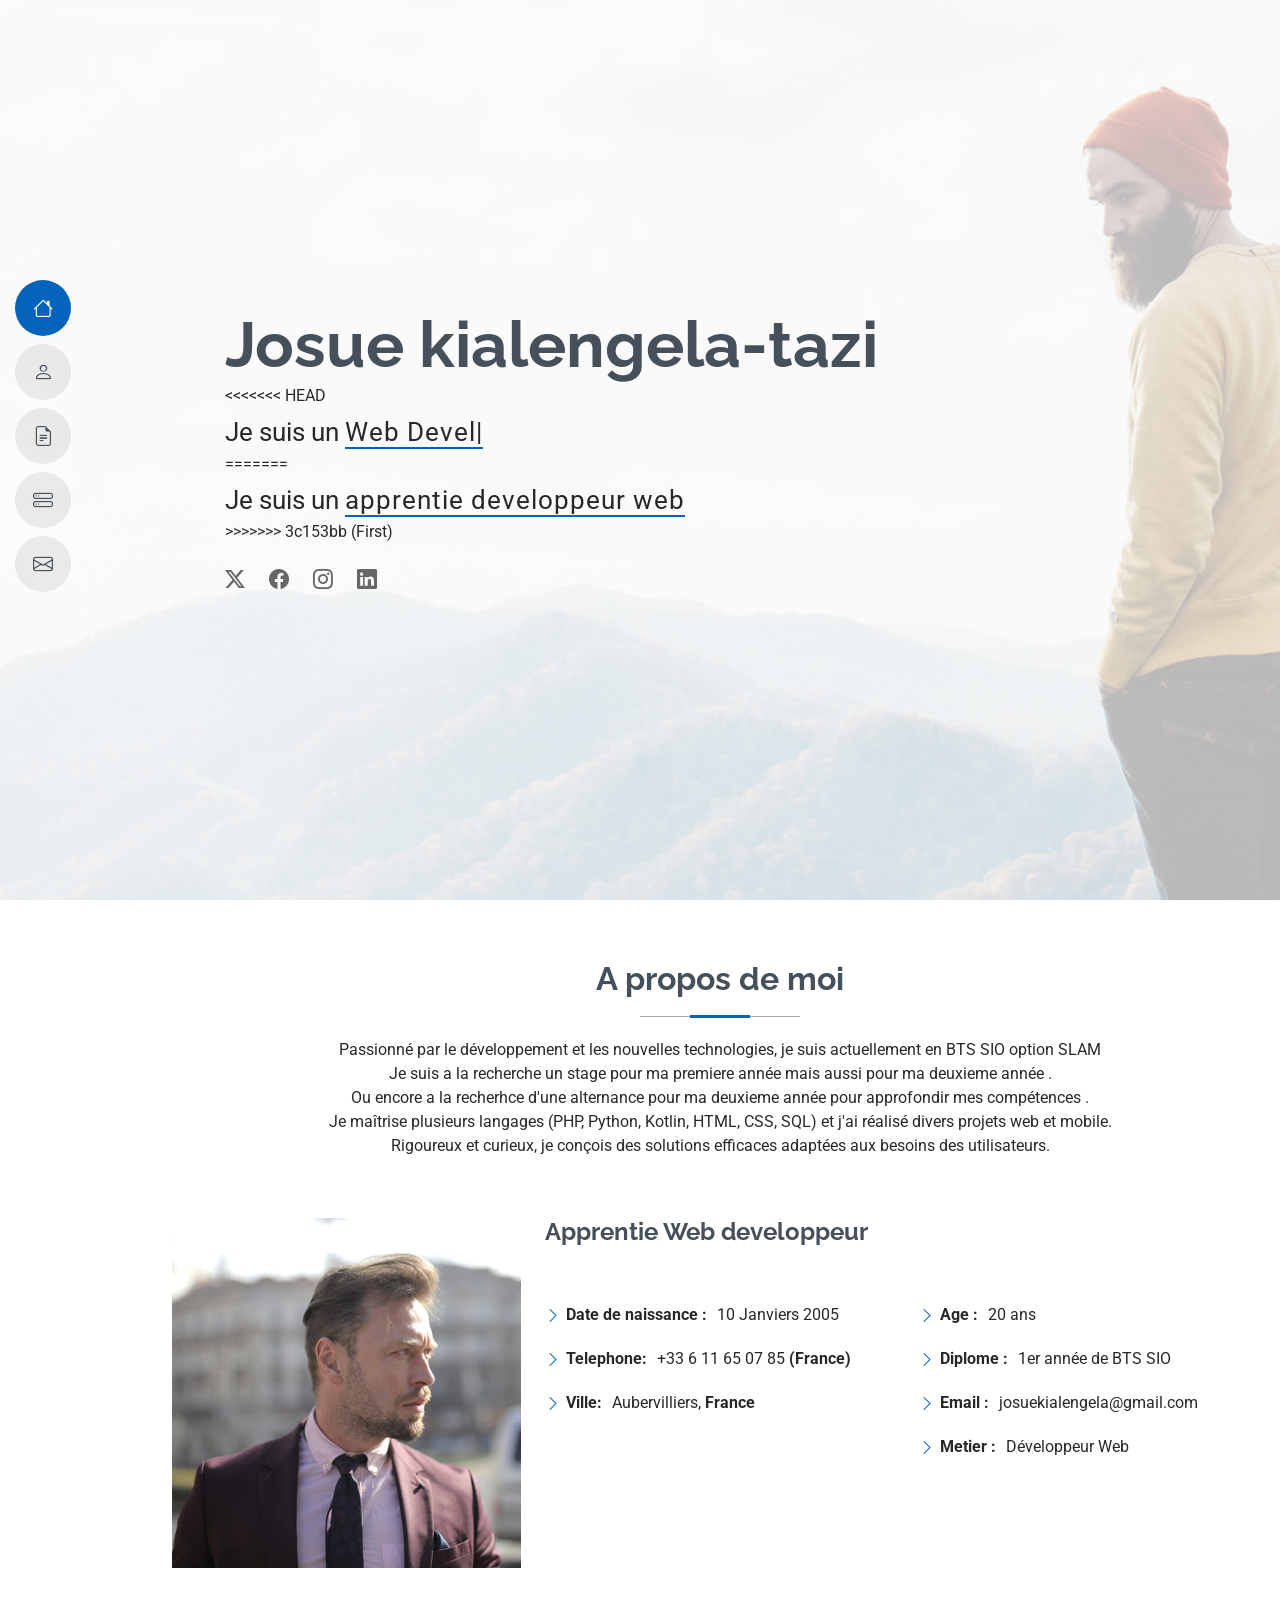
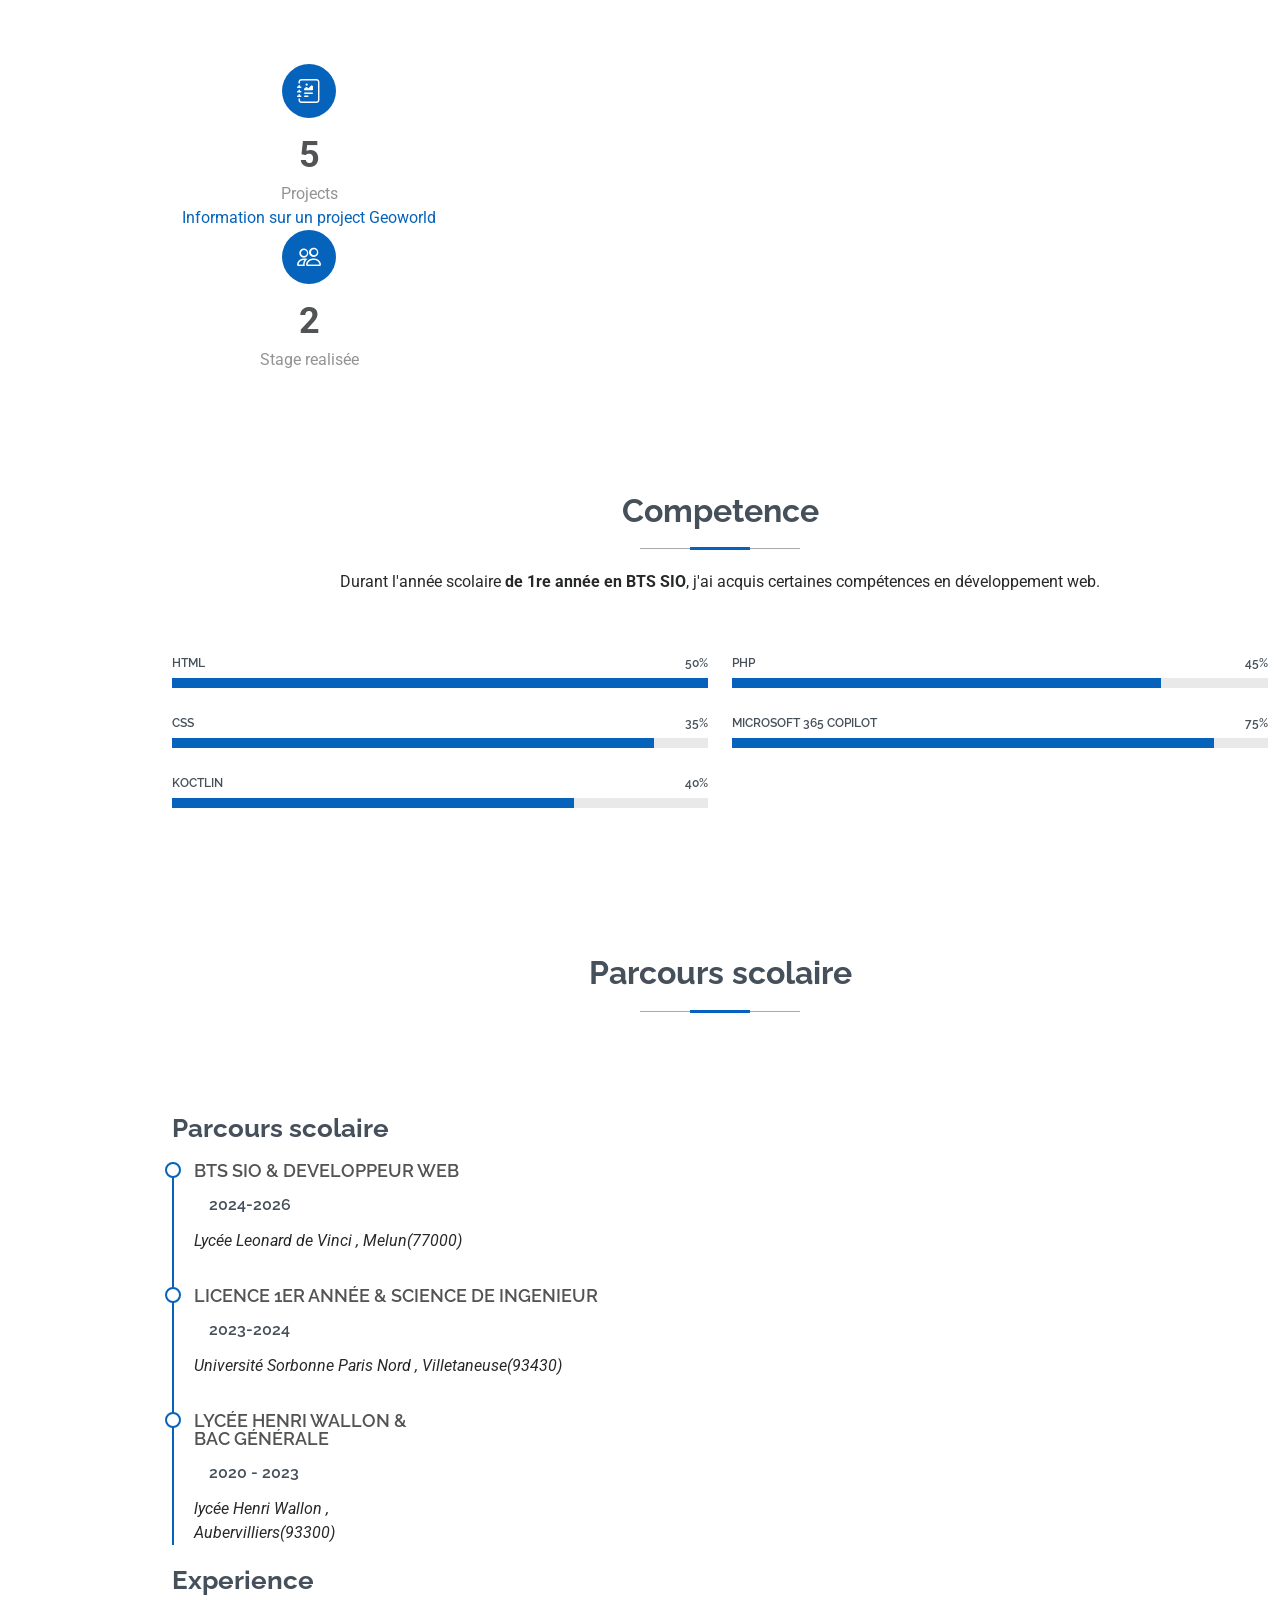
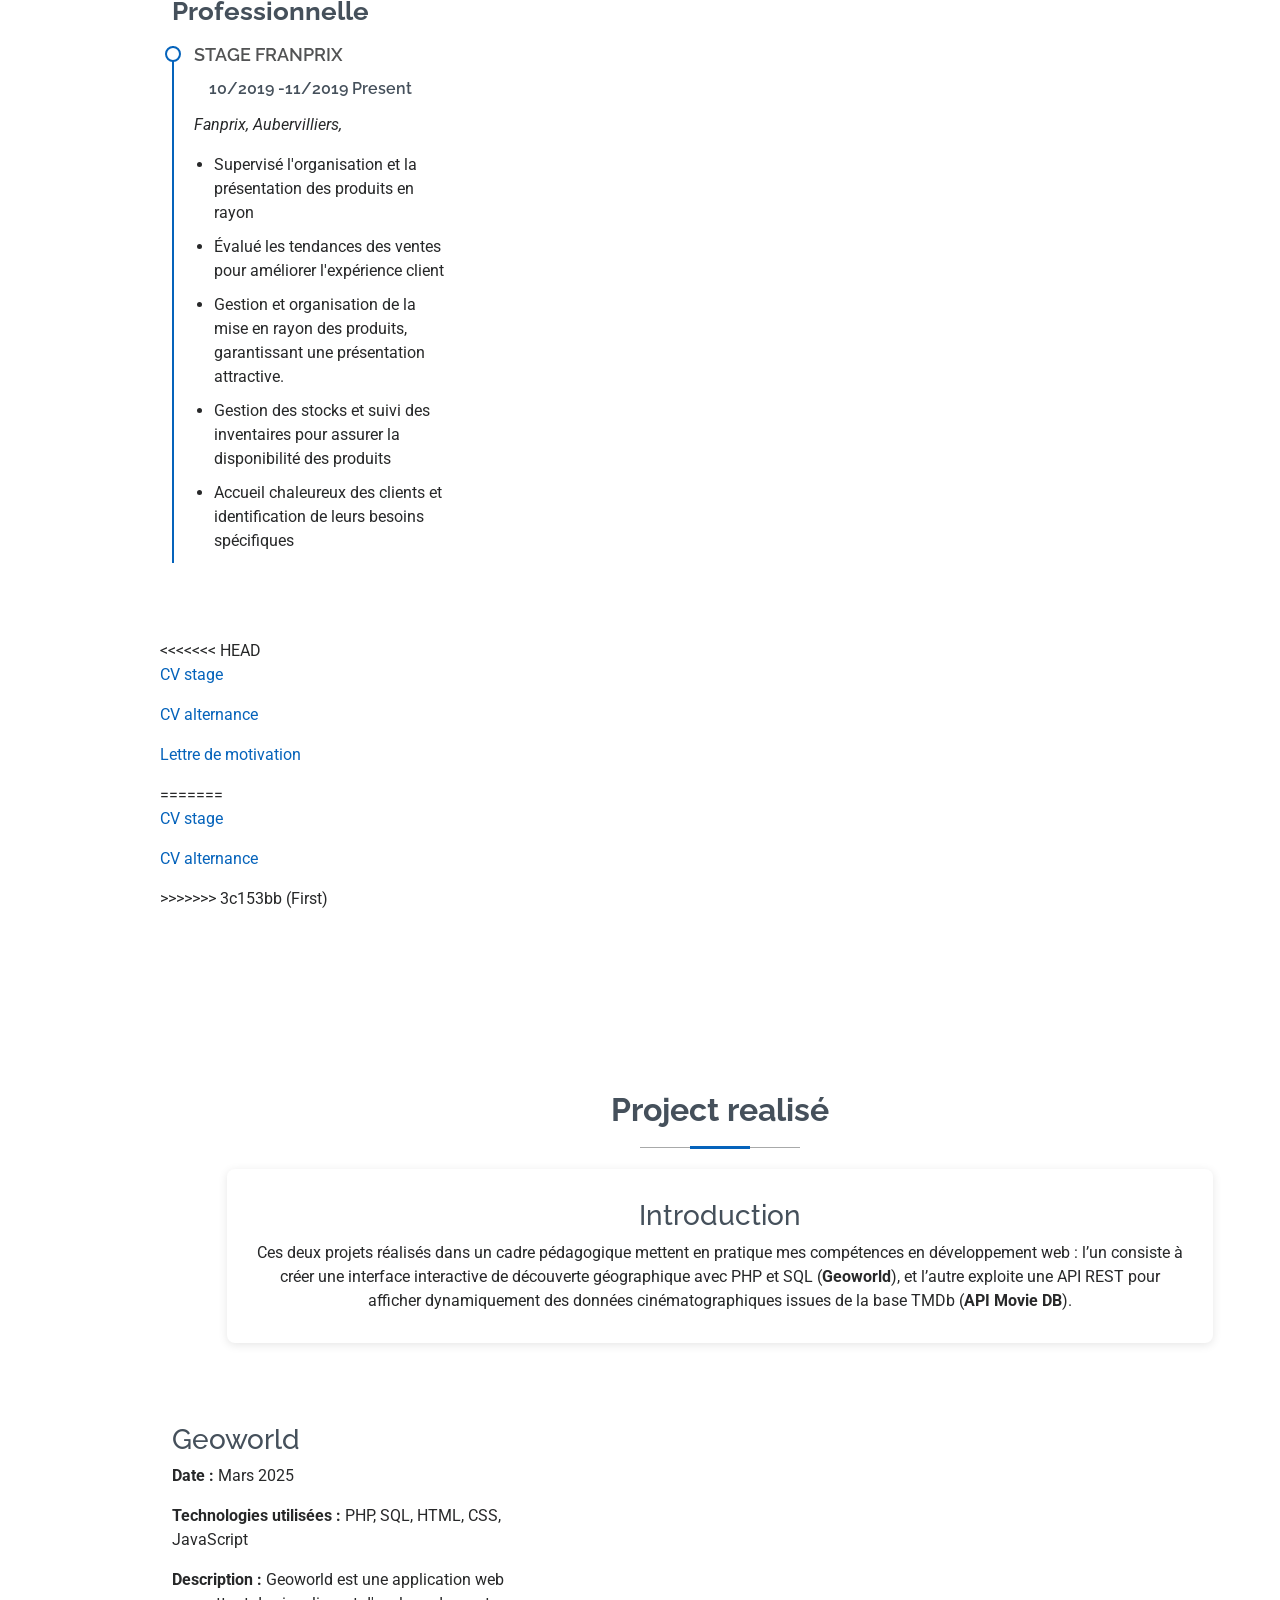
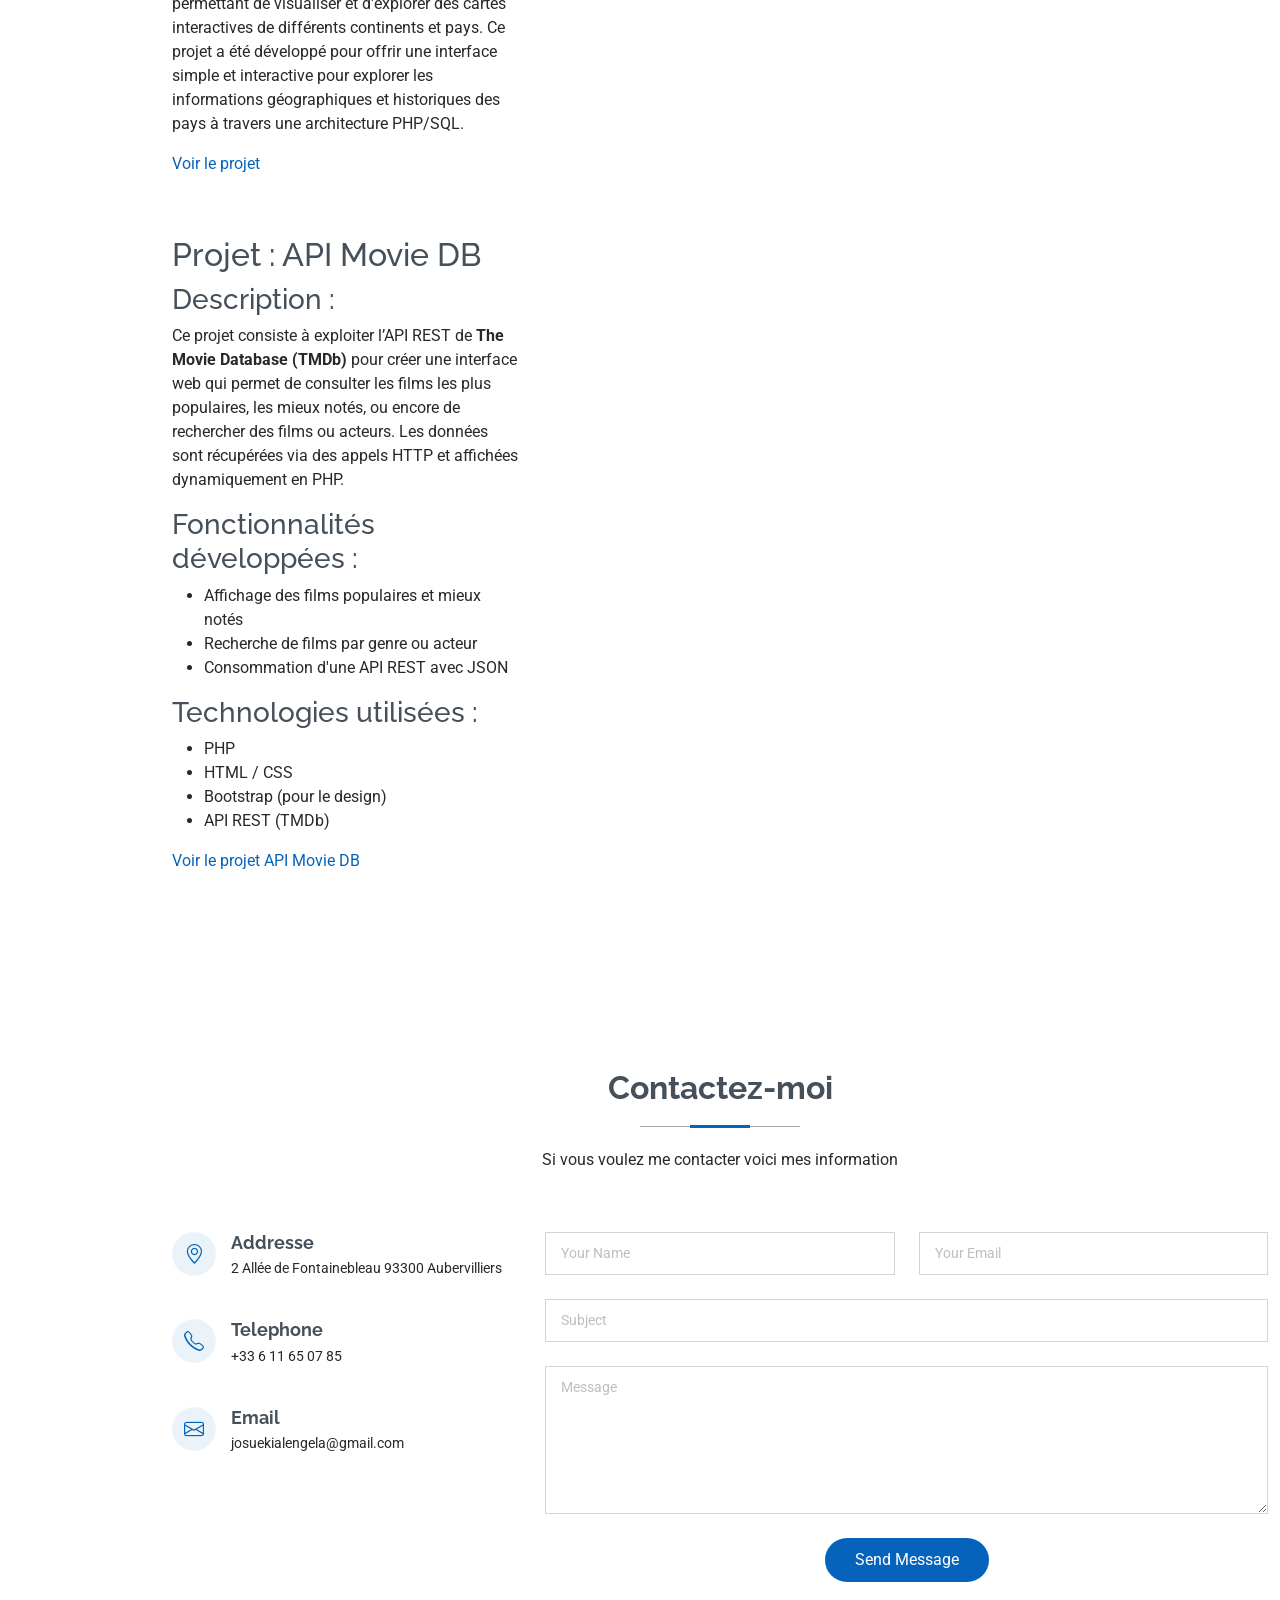
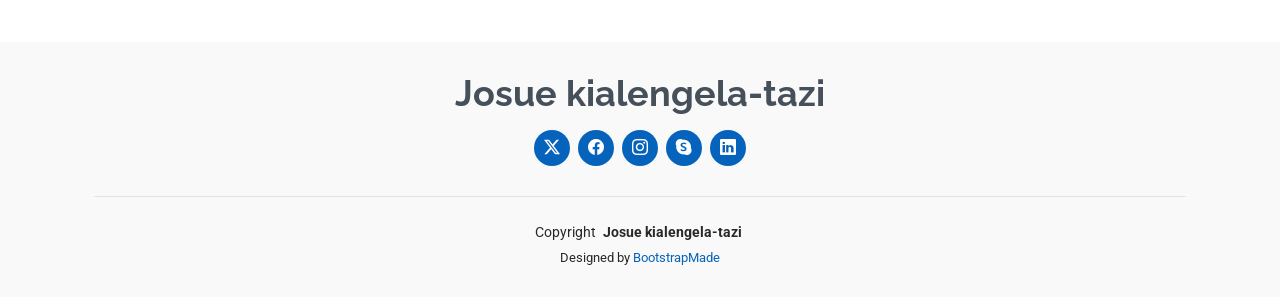
==== commit 336c4b6c: "First" ====
--- a/index.html
+++ b/index.html
@@ -65,7 +65,11 @@
         <div class="row justify-content-center">
           <div class="col-lg-9">
             <h2>Josue kialengela-tazi</h2>
+<<<<<<< HEAD
             <p>Je suis un <span class="typed" data-typed-items="Web Developpeur,">apprentie developpeur</span><span class="typed-cursor typed-cursor--blink" aria-hidden="true"></span></p>
+=======
+            <p>Je suis un <span class="typed" data-typed-items="Web Developpeur,">apprentie developpeur web </span><span class="typed-cursor typed-cursor--blink" aria-hidden="true"></span></p>
+>>>>>>> 3c153bb (First)
             <div class="social-links">
               <a href="#"><i class="bi bi-twitter-x"></i></a>
               <a href="#"><i class="bi bi-facebook"></i></a>
@@ -299,11 +303,19 @@
       </div>
 
     </section><!-- /Resume Section -->
+<<<<<<< HEAD
     <p><a href ="/media/josue/easystore/Myportofolio1/assets/img/CV(5).pdf"> CV stage</a></p>
     
     <p><a href ="/media/josue/easystore/Myportofolio1/assets/img/Josue_KialengelaTazi_CV_Alternance.pdf"> CV alternance</a></p>
 
     <p><a href ="/media/josue/easystore/Myportofolio1/assets/img/Lettre de motivation.pdf"> Lettre de motivation</a></p>
+=======
+    <p><a href ="assets/img/JosueCV (6).pdf"> CV stage</a></p>
+    
+    <p><a href ="assets/img/JosueCVAlternance.pdf"> CV alternance</a></p> 
+
+    <!-- <p><a href ="/home/josue/public_html/Myportofolio1/assets/img/Lettre de motivation.pdf"> Lettre de motivation</a></p> -->
+>>>>>>> 3c153bb (First)
 
 
 
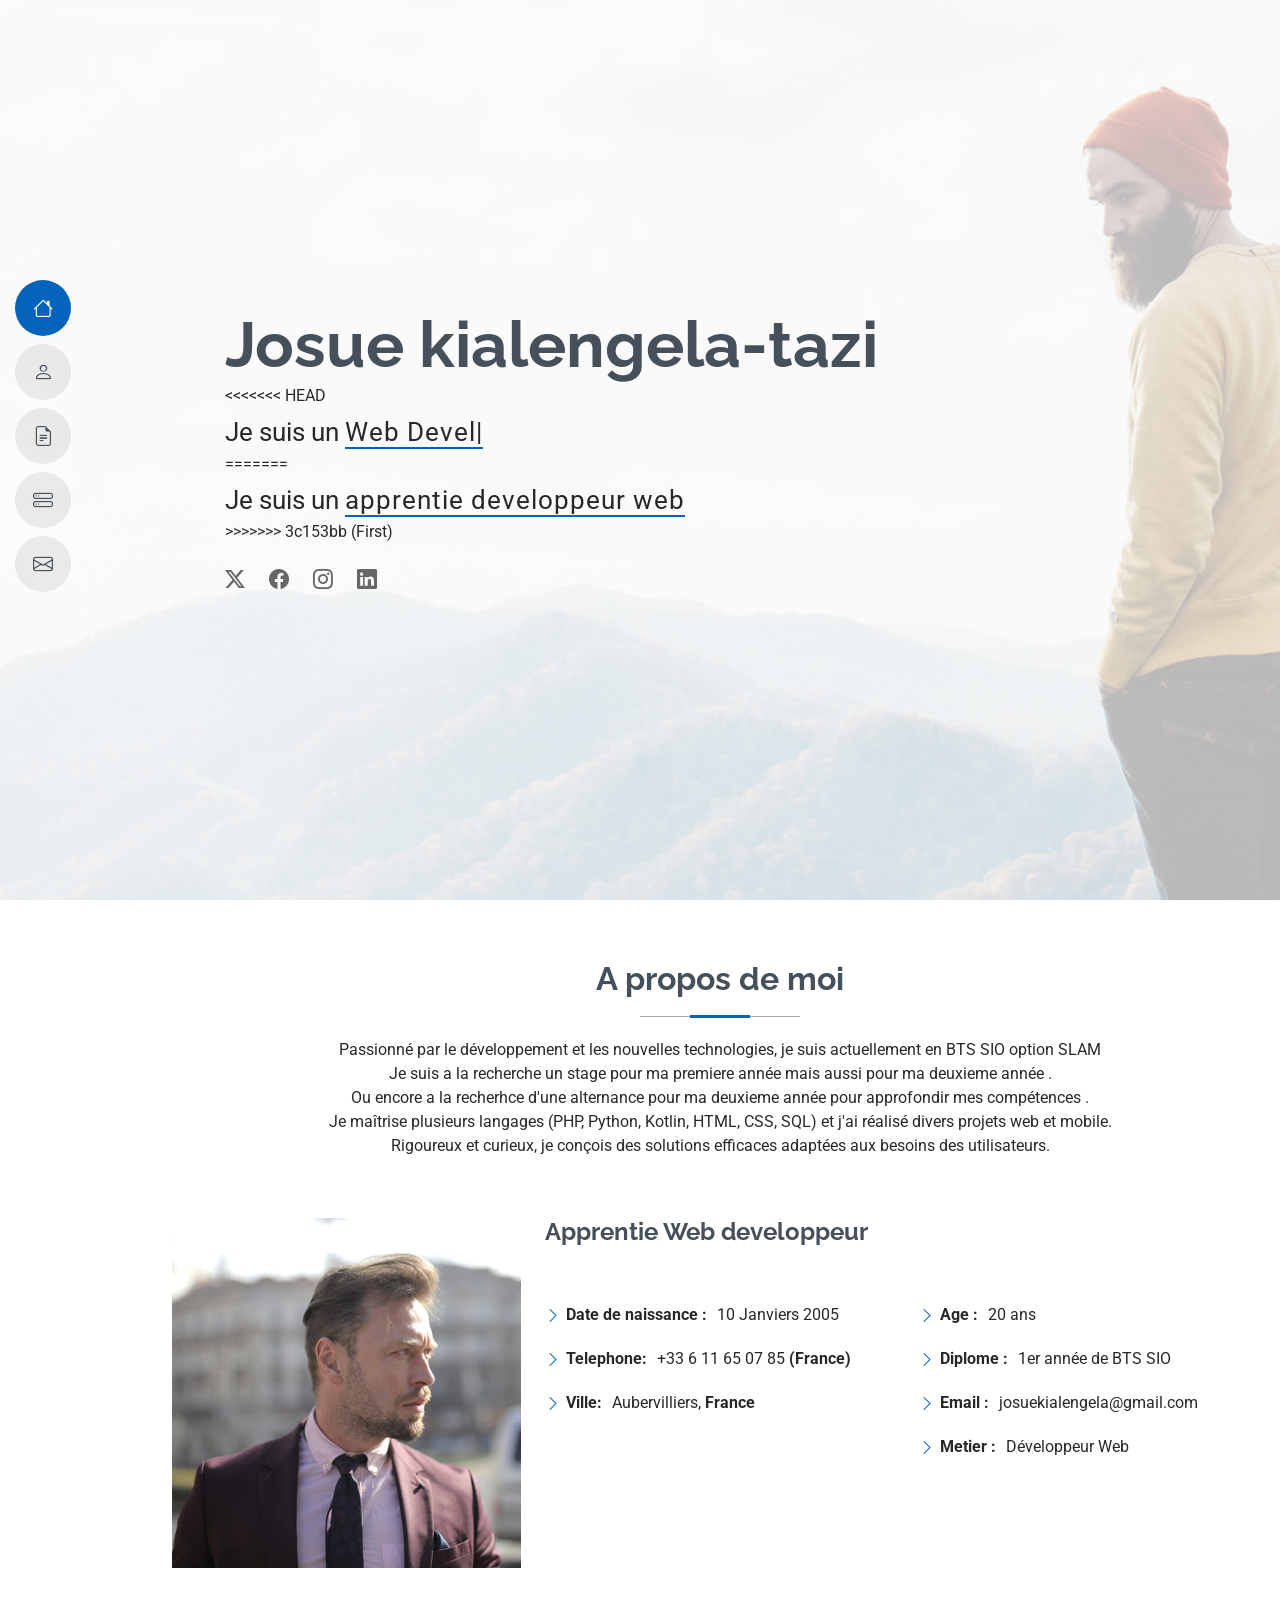
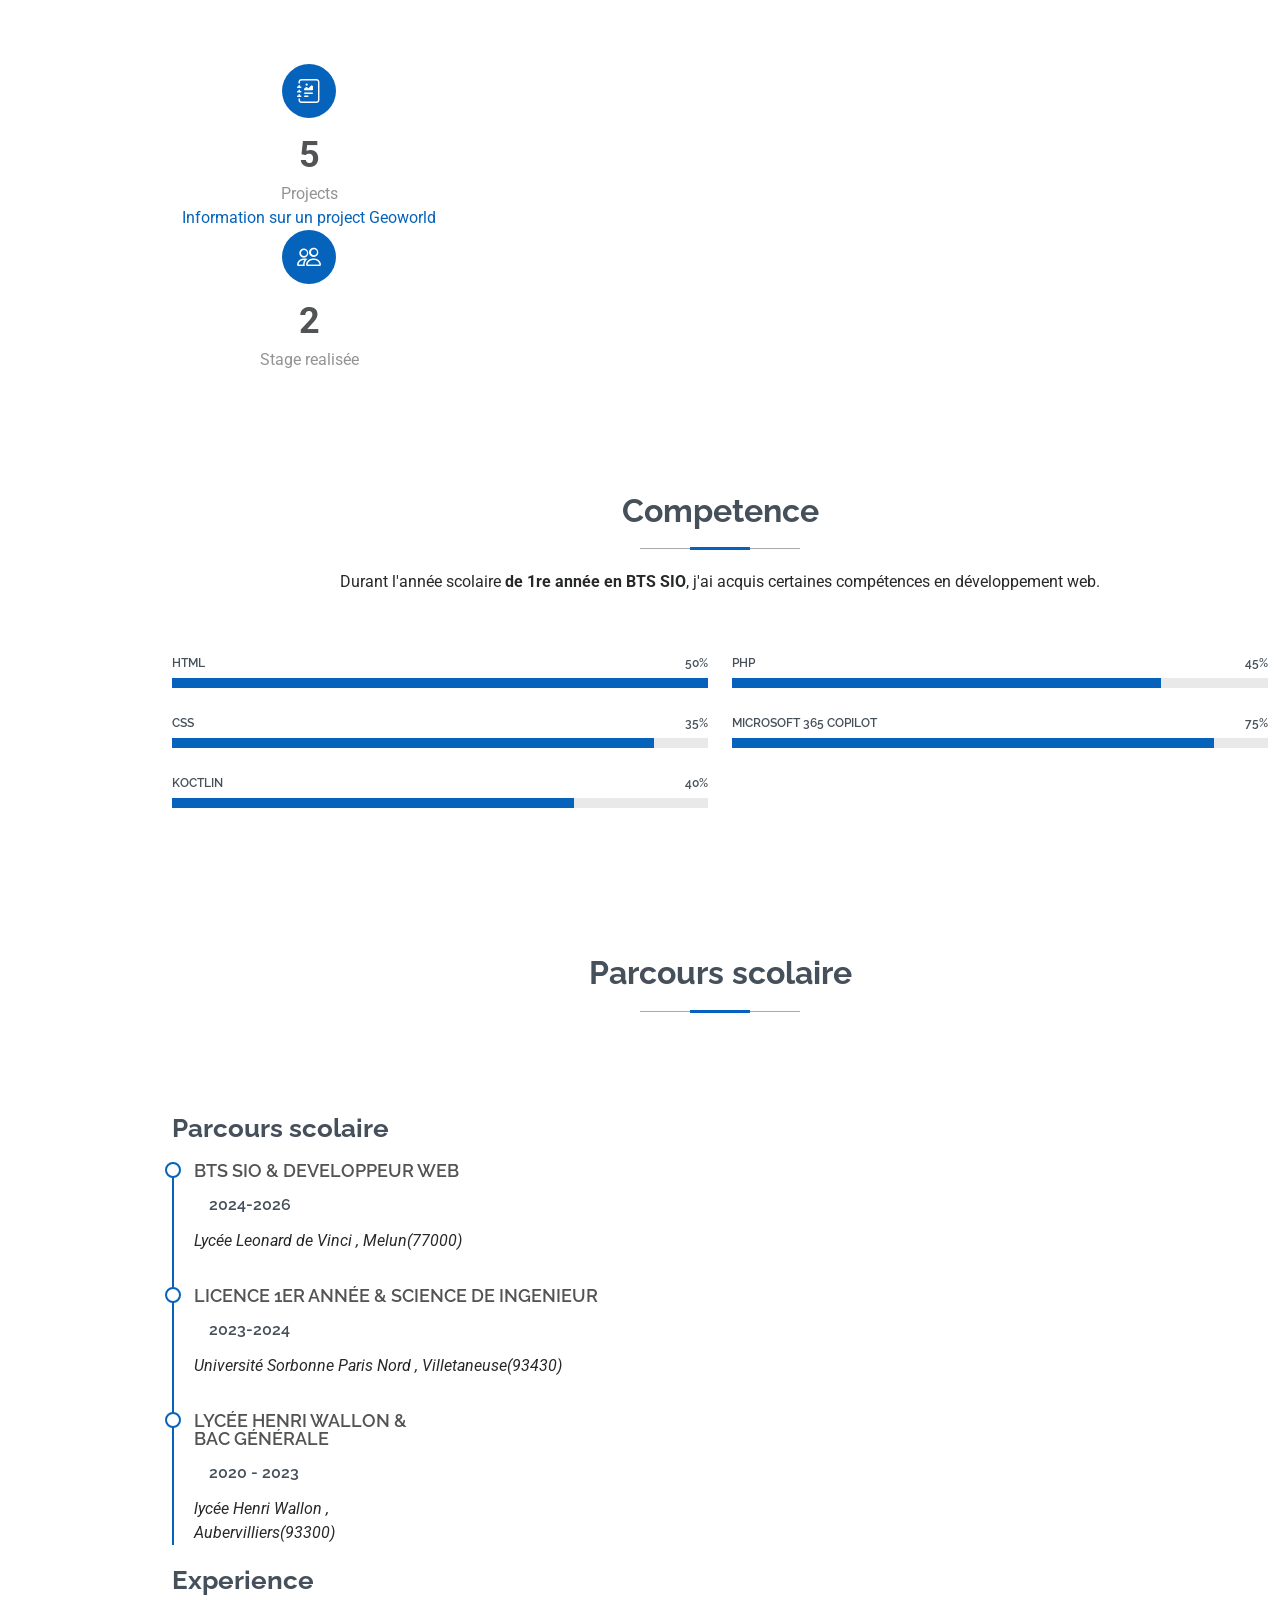
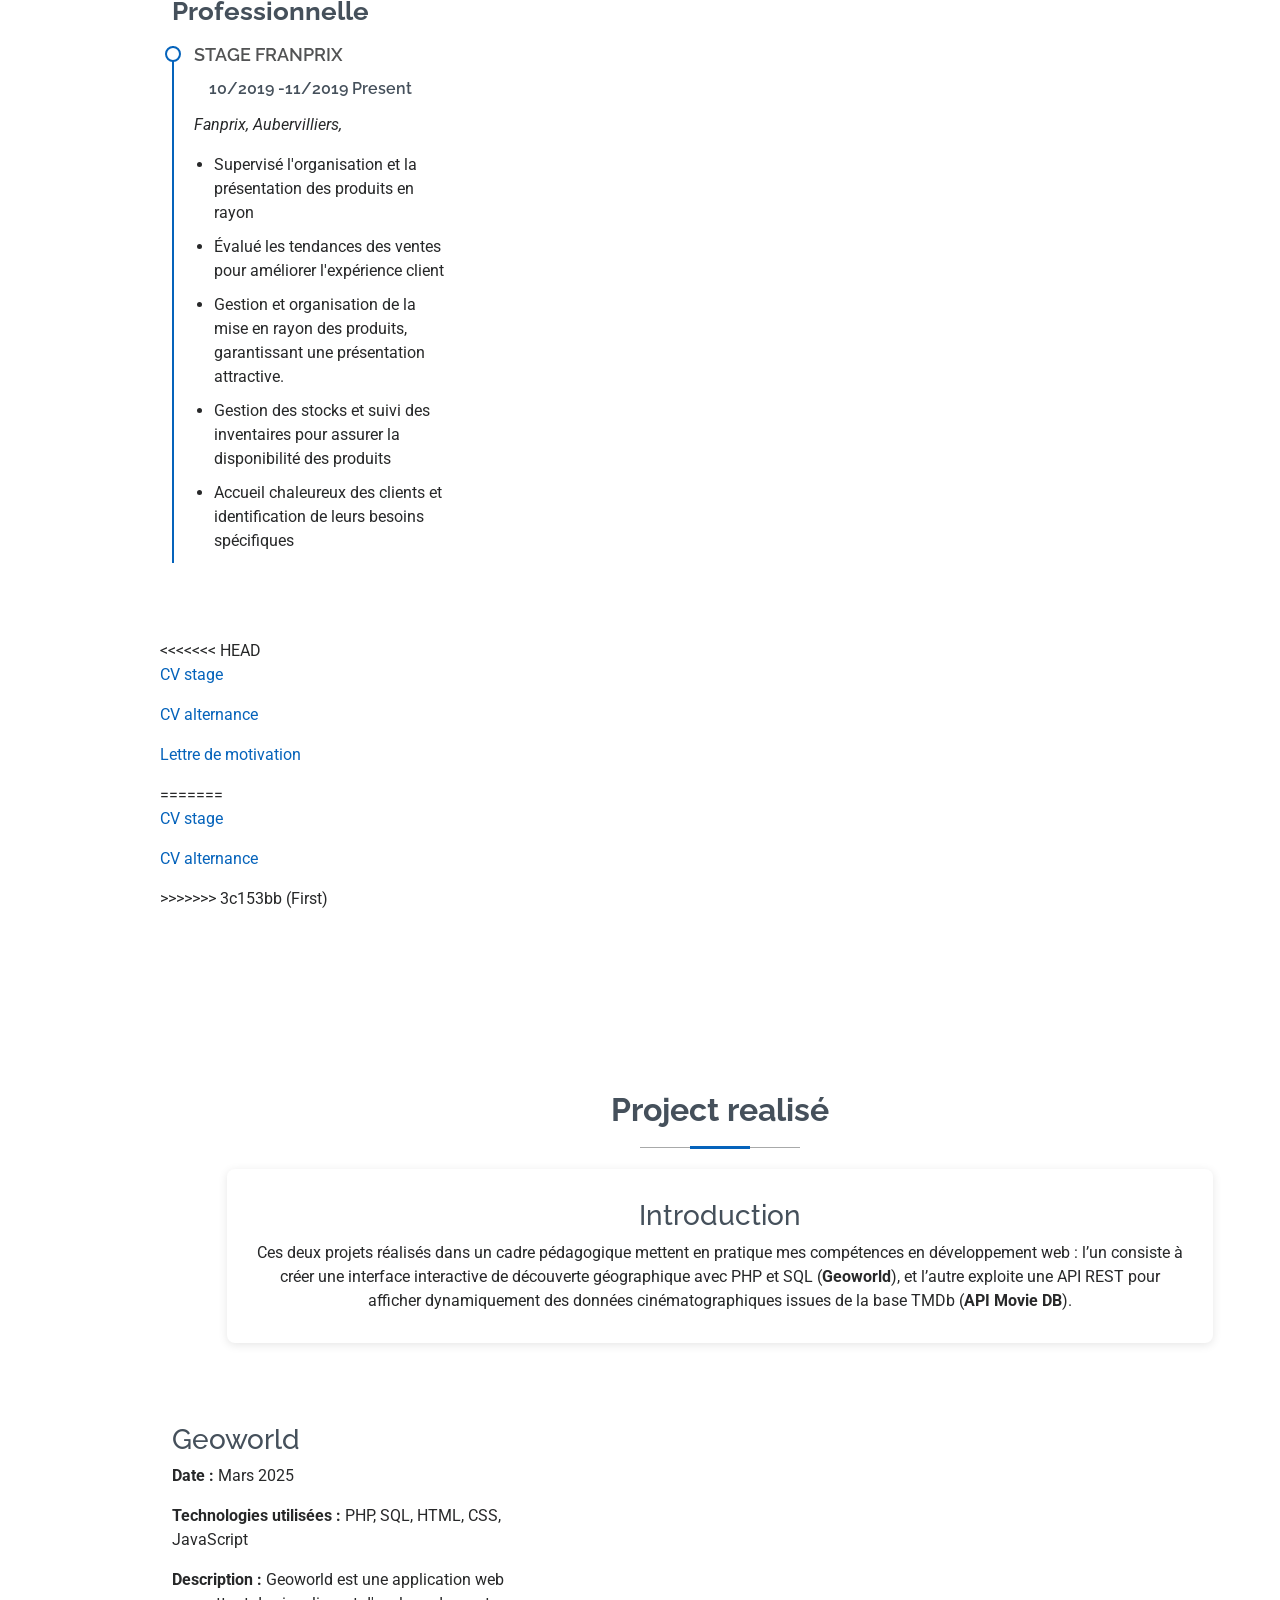
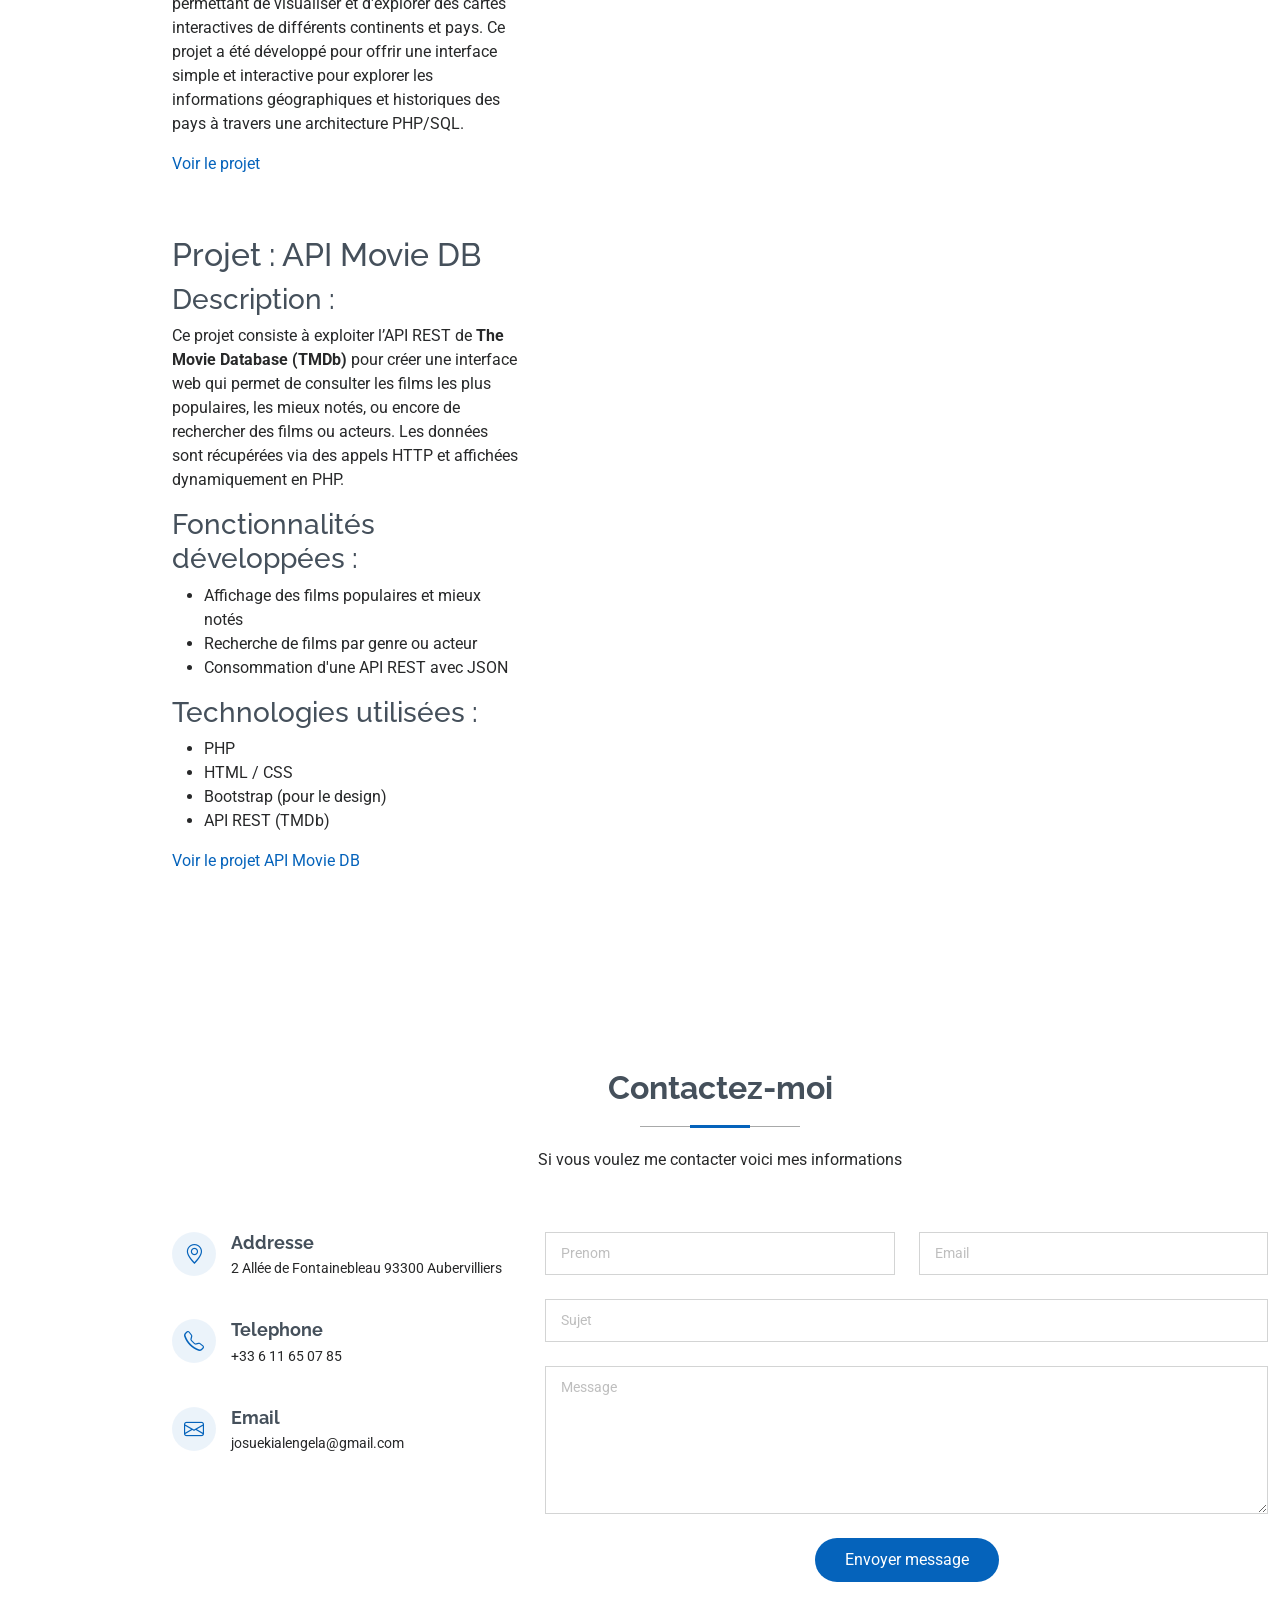
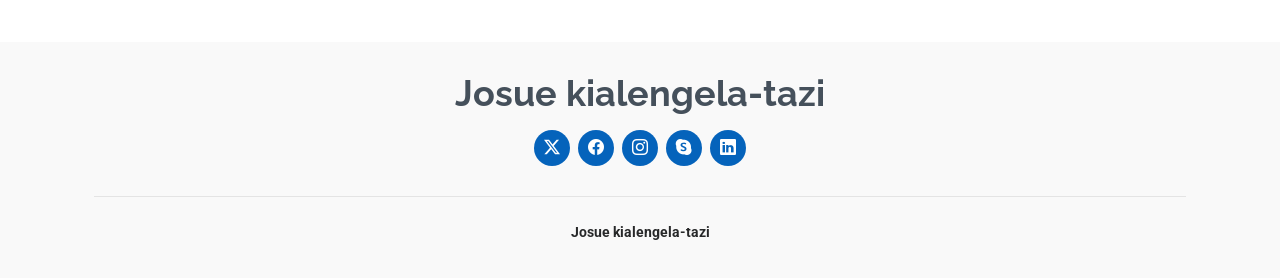
==== commit ede5472b: "First" ====
--- a/index.html
+++ b/index.html
@@ -390,7 +390,7 @@
       <!-- Section Title -->
       <div class="container section-title" data-aos="fade-up">
         <h2>Contactez-moi</h2>
-        <p>Si vous voulez me contacter voici mes information</p>
+        <p>Si vous voulez me contacter voici mes informations </p>
       </div><!-- End Section Title -->
 
       <div class="container" data-aos="fade" data-aos-delay="100">
@@ -429,15 +429,15 @@
               <div class="row gy-4">
 
                 <div class="col-md-6">
-                  <input type="text" name="name" class="form-control" placeholder="Your Name" required="">
+                  <input type="text" name="name" class="form-control" placeholder="Prenom" required="">
                 </div>
 
                 <div class="col-md-6 ">
-                  <input type="email" class="form-control" name="email" placeholder="Your Email" required="">
+                  <input type="email" class="form-control" name="email" placeholder="Email" required="">
                 </div>
 
                 <div class="col-md-12">
-                  <input type="text" class="form-control" name="subject" placeholder="Subject" required="">
+                  <input type="text" class="form-control" name="subject" placeholder="Sujet" required="">
                 </div>
 
                 <div class="col-md-12">
@@ -447,9 +447,9 @@
                 <div class="col-md-12 text-center">
                   <div class="loading">Loading</div>
                   <div class="error-message"></div>
-                  <div class="sent-message">Your message has been sent. Thank you!</div>
-
-                  <button type="submit">Send Message</button>
+                  <div class="sent-message">Votre message a été envoyé. Merci </div>
+
+                  <button type="submit">Envoyer message</button>
                 </div>
 
               </div>
@@ -477,14 +477,11 @@
       </div>
       <div class="container">
         <div class="copyright">
-          <span>Copyright</span> <strong class="px-1 sitename">Josue kialengela-tazi</strong> 
+          <strong class="px-1 sitename">Josue kialengela-tazi</strong> 
         </div>
         <div class="credits">
-          <!-- All the links in the footer should remain intact. -->
-          <!-- You can delete the links only if you've purchased the pro version. -->
-          <!-- Licensing information: https://bootstrapmade.com/license/ -->
-          <!-- Purchase the pro version with working PHP/AJAX contact form: [buy-url] -->
-          Designed by <a href="https://bootstrapmade.com/">BootstrapMade</a>
+          
+        
         </div>
       </div>
     </div>
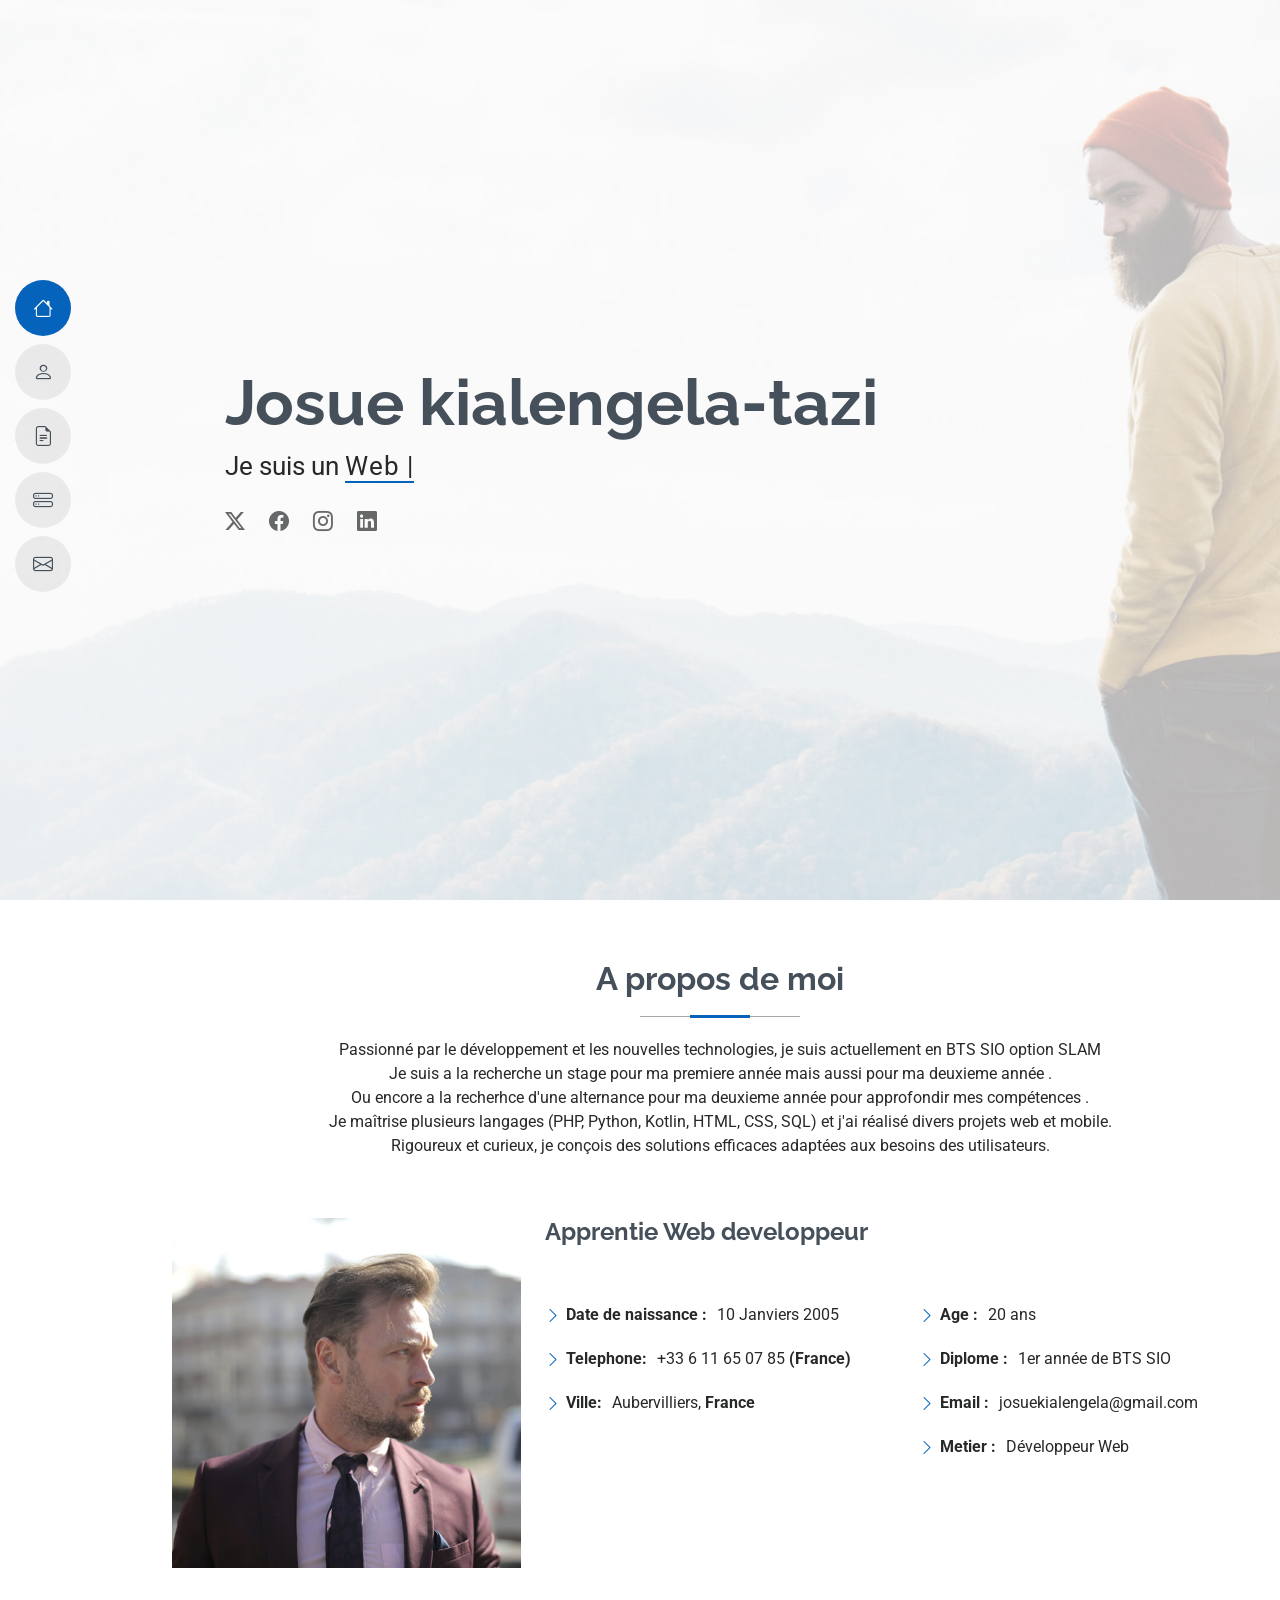
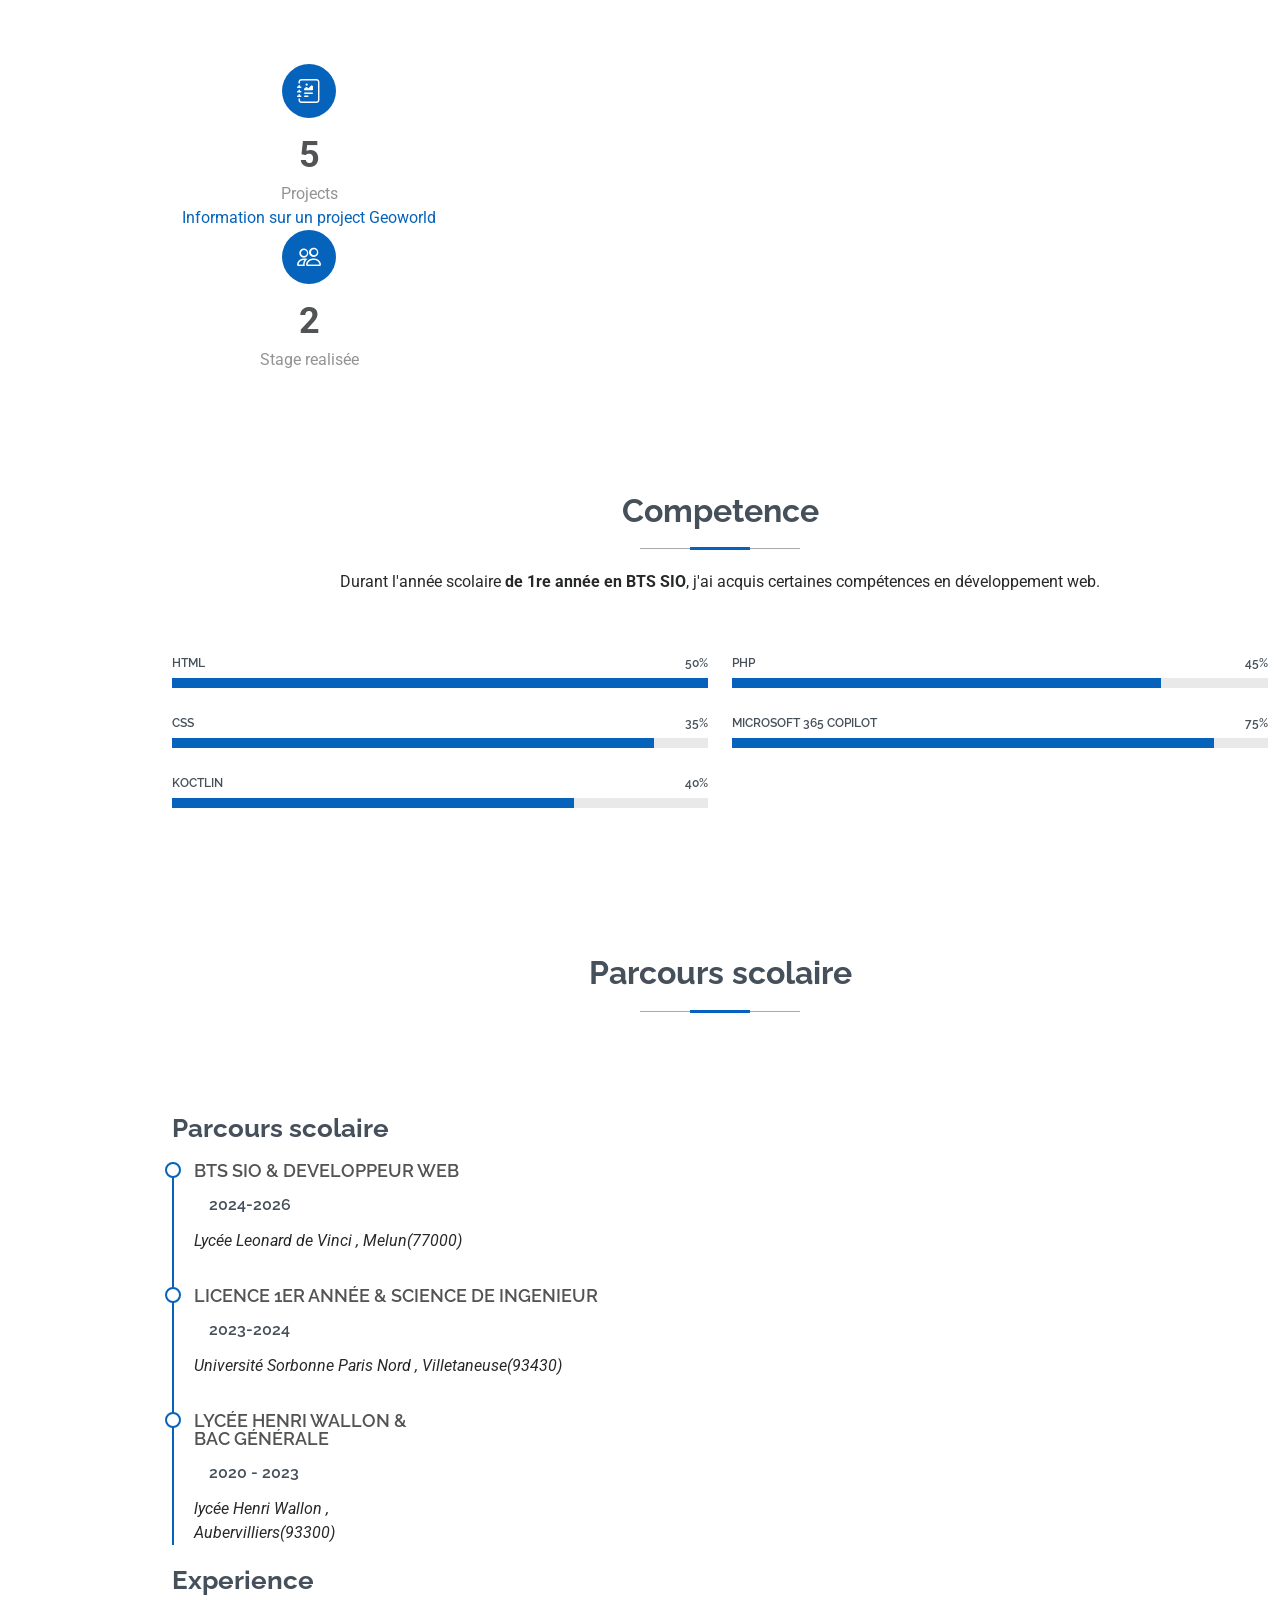
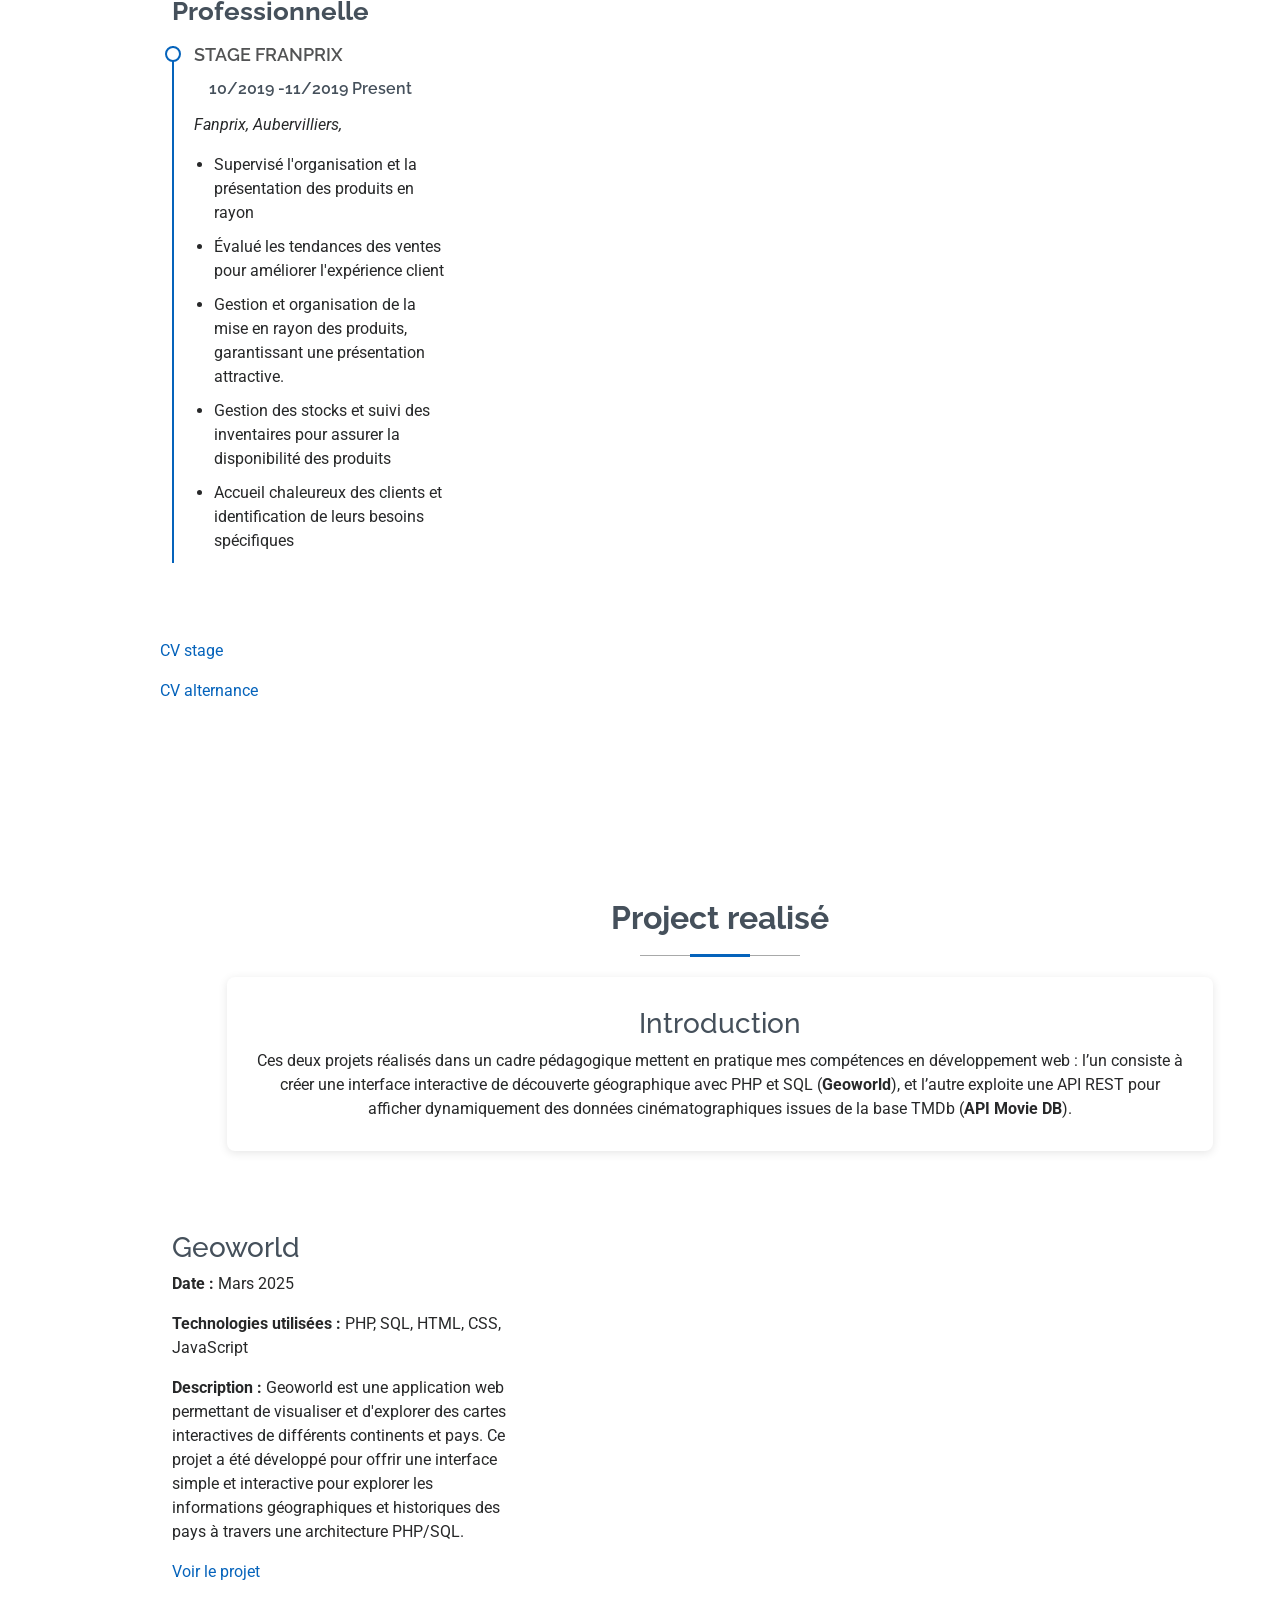
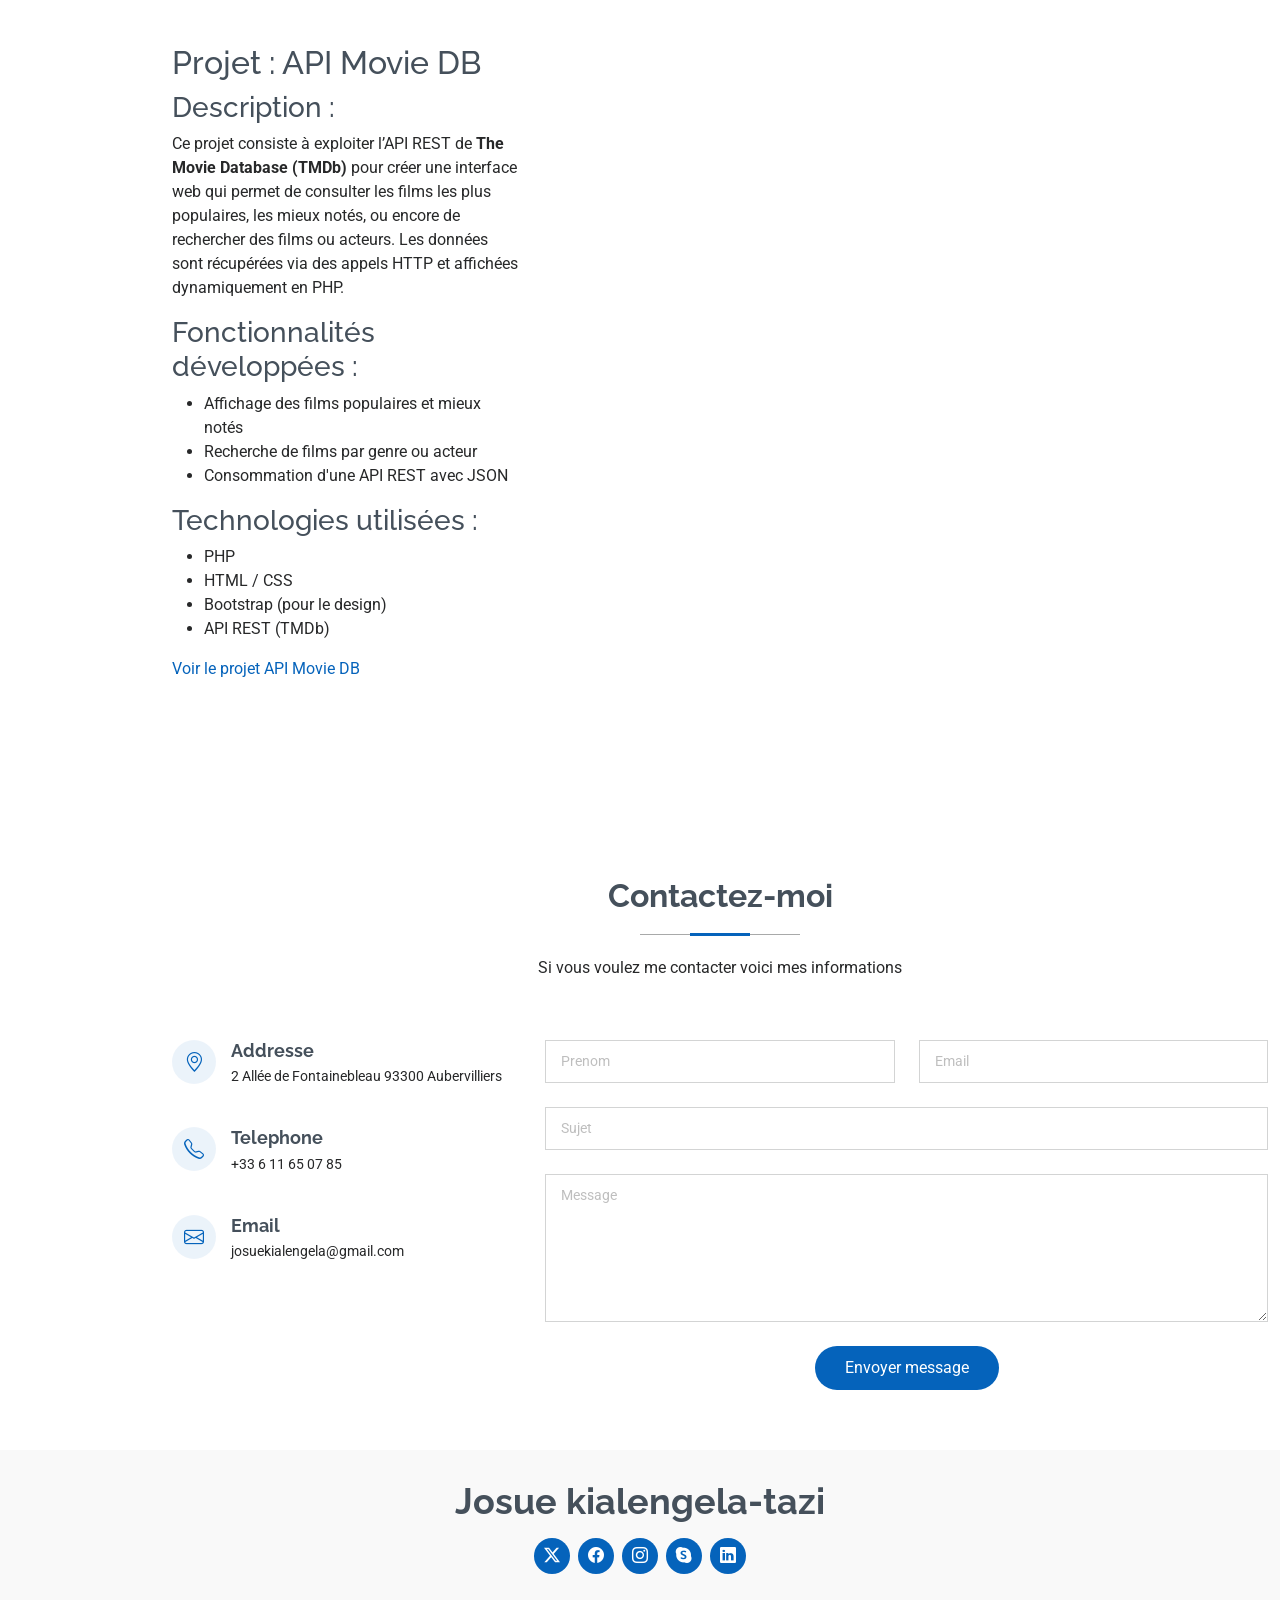
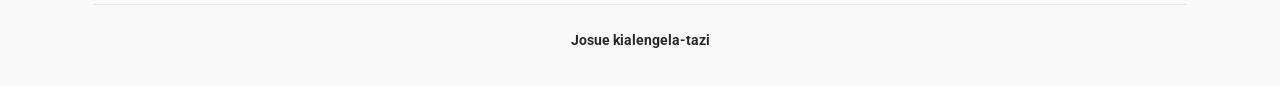
==== commit 1209f2b8: "regler conflict" ====
--- a/index.html
+++ b/index.html
@@ -65,11 +65,7 @@
         <div class="row justify-content-center">
           <div class="col-lg-9">
             <h2>Josue kialengela-tazi</h2>
-<<<<<<< HEAD
-            <p>Je suis un <span class="typed" data-typed-items="Web Developpeur,">apprentie developpeur</span><span class="typed-cursor typed-cursor--blink" aria-hidden="true"></span></p>
-=======
             <p>Je suis un <span class="typed" data-typed-items="Web Developpeur,">apprentie developpeur web </span><span class="typed-cursor typed-cursor--blink" aria-hidden="true"></span></p>
->>>>>>> 3c153bb (First)
             <div class="social-links">
               <a href="#"><i class="bi bi-twitter-x"></i></a>
               <a href="#"><i class="bi bi-facebook"></i></a>
@@ -303,19 +299,11 @@
       </div>
 
     </section><!-- /Resume Section -->
-<<<<<<< HEAD
-    <p><a href ="/media/josue/easystore/Myportofolio1/assets/img/CV(5).pdf"> CV stage</a></p>
-    
-    <p><a href ="/media/josue/easystore/Myportofolio1/assets/img/Josue_KialengelaTazi_CV_Alternance.pdf"> CV alternance</a></p>
-
-    <p><a href ="/media/josue/easystore/Myportofolio1/assets/img/Lettre de motivation.pdf"> Lettre de motivation</a></p>
-=======
     <p><a href ="assets/img/JosueCV (6).pdf"> CV stage</a></p>
     
     <p><a href ="assets/img/JosueCVAlternance.pdf"> CV alternance</a></p> 
 
     <!-- <p><a href ="/home/josue/public_html/Myportofolio1/assets/img/Lettre de motivation.pdf"> Lettre de motivation</a></p> -->
->>>>>>> 3c153bb (First)
 
 
 
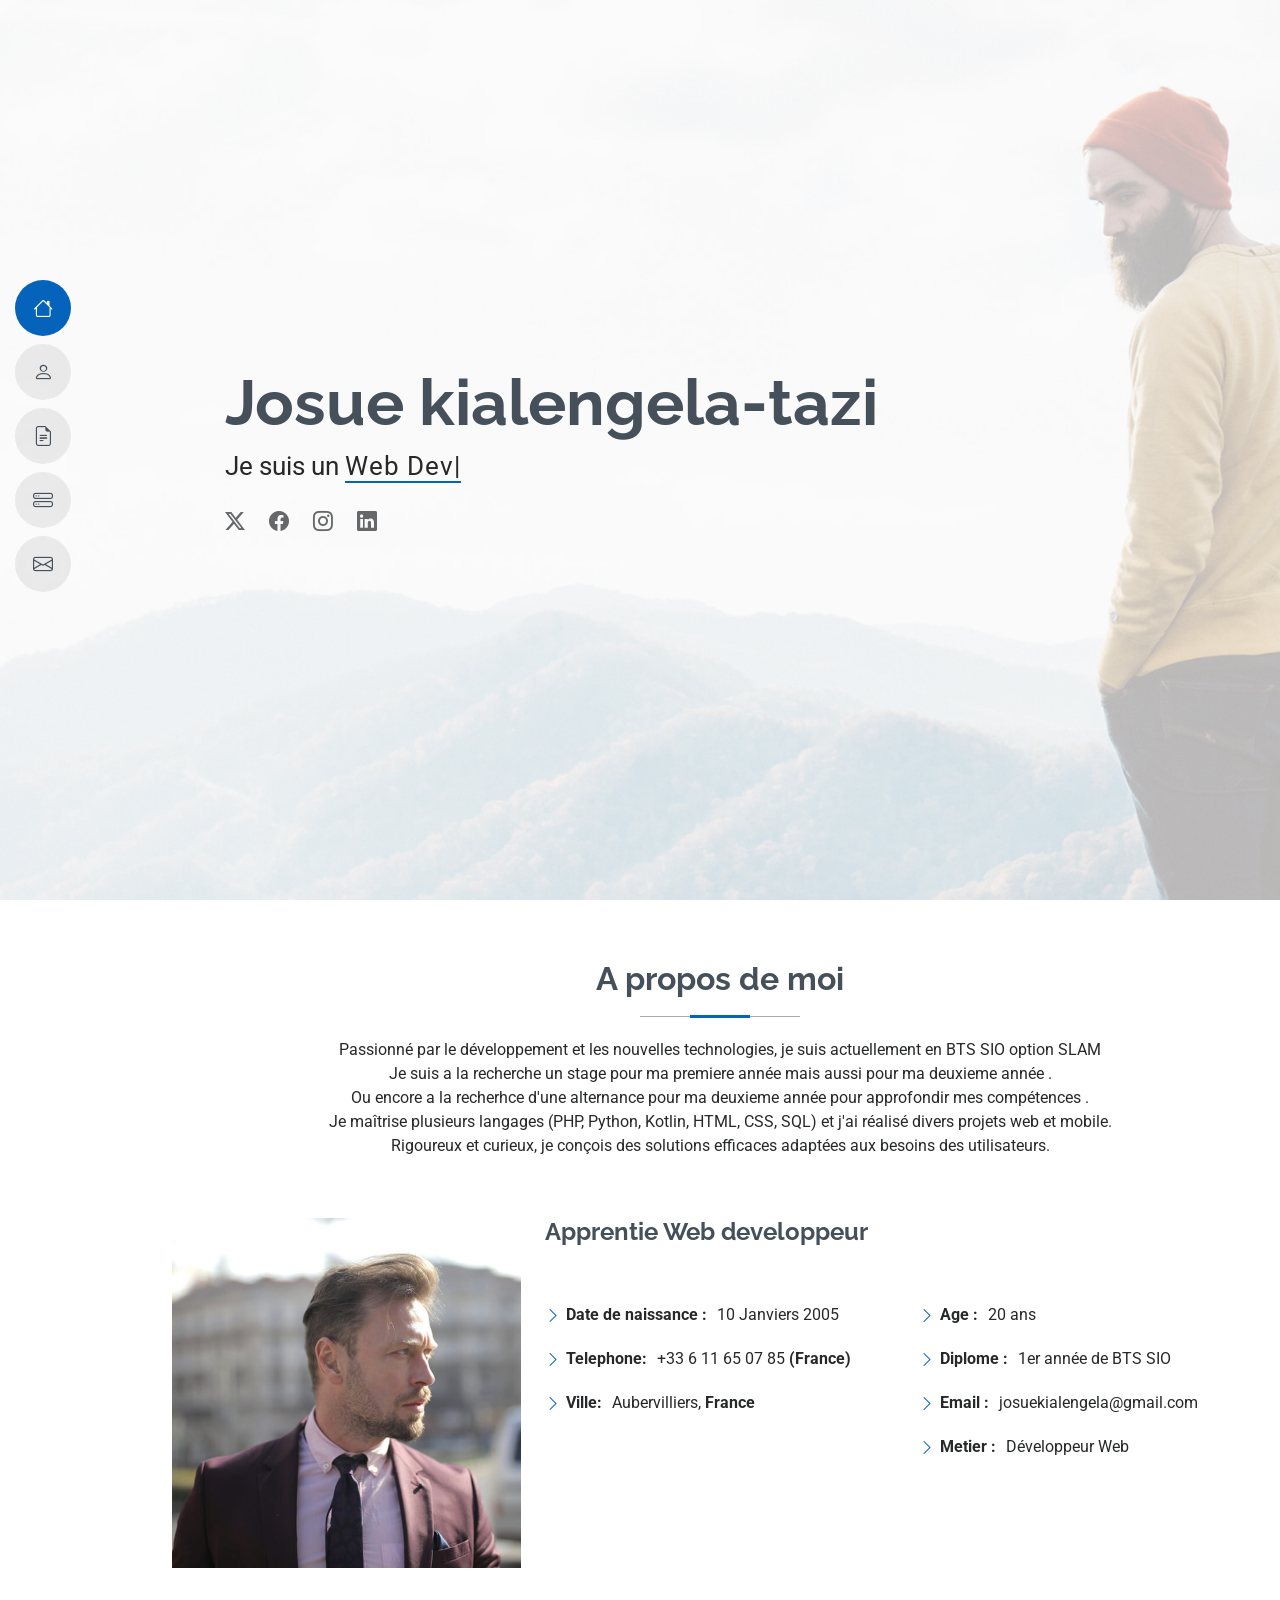
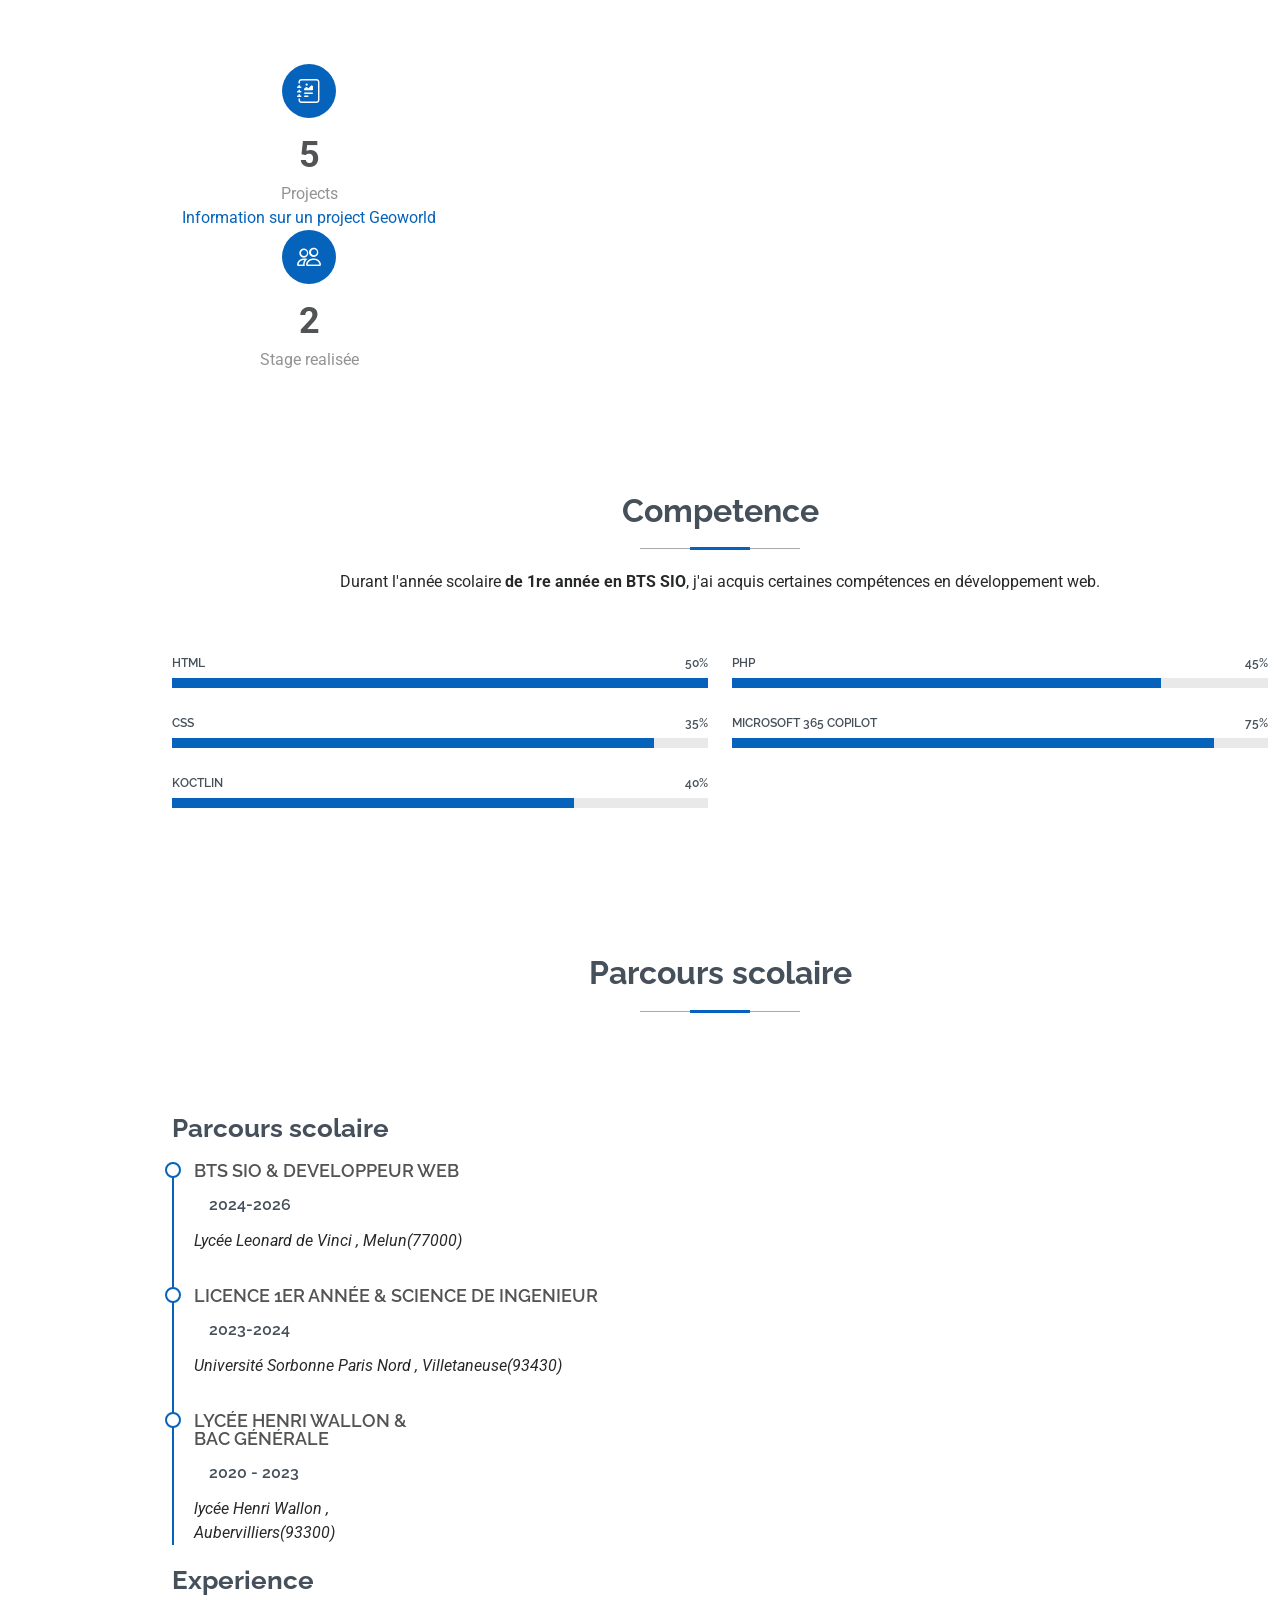
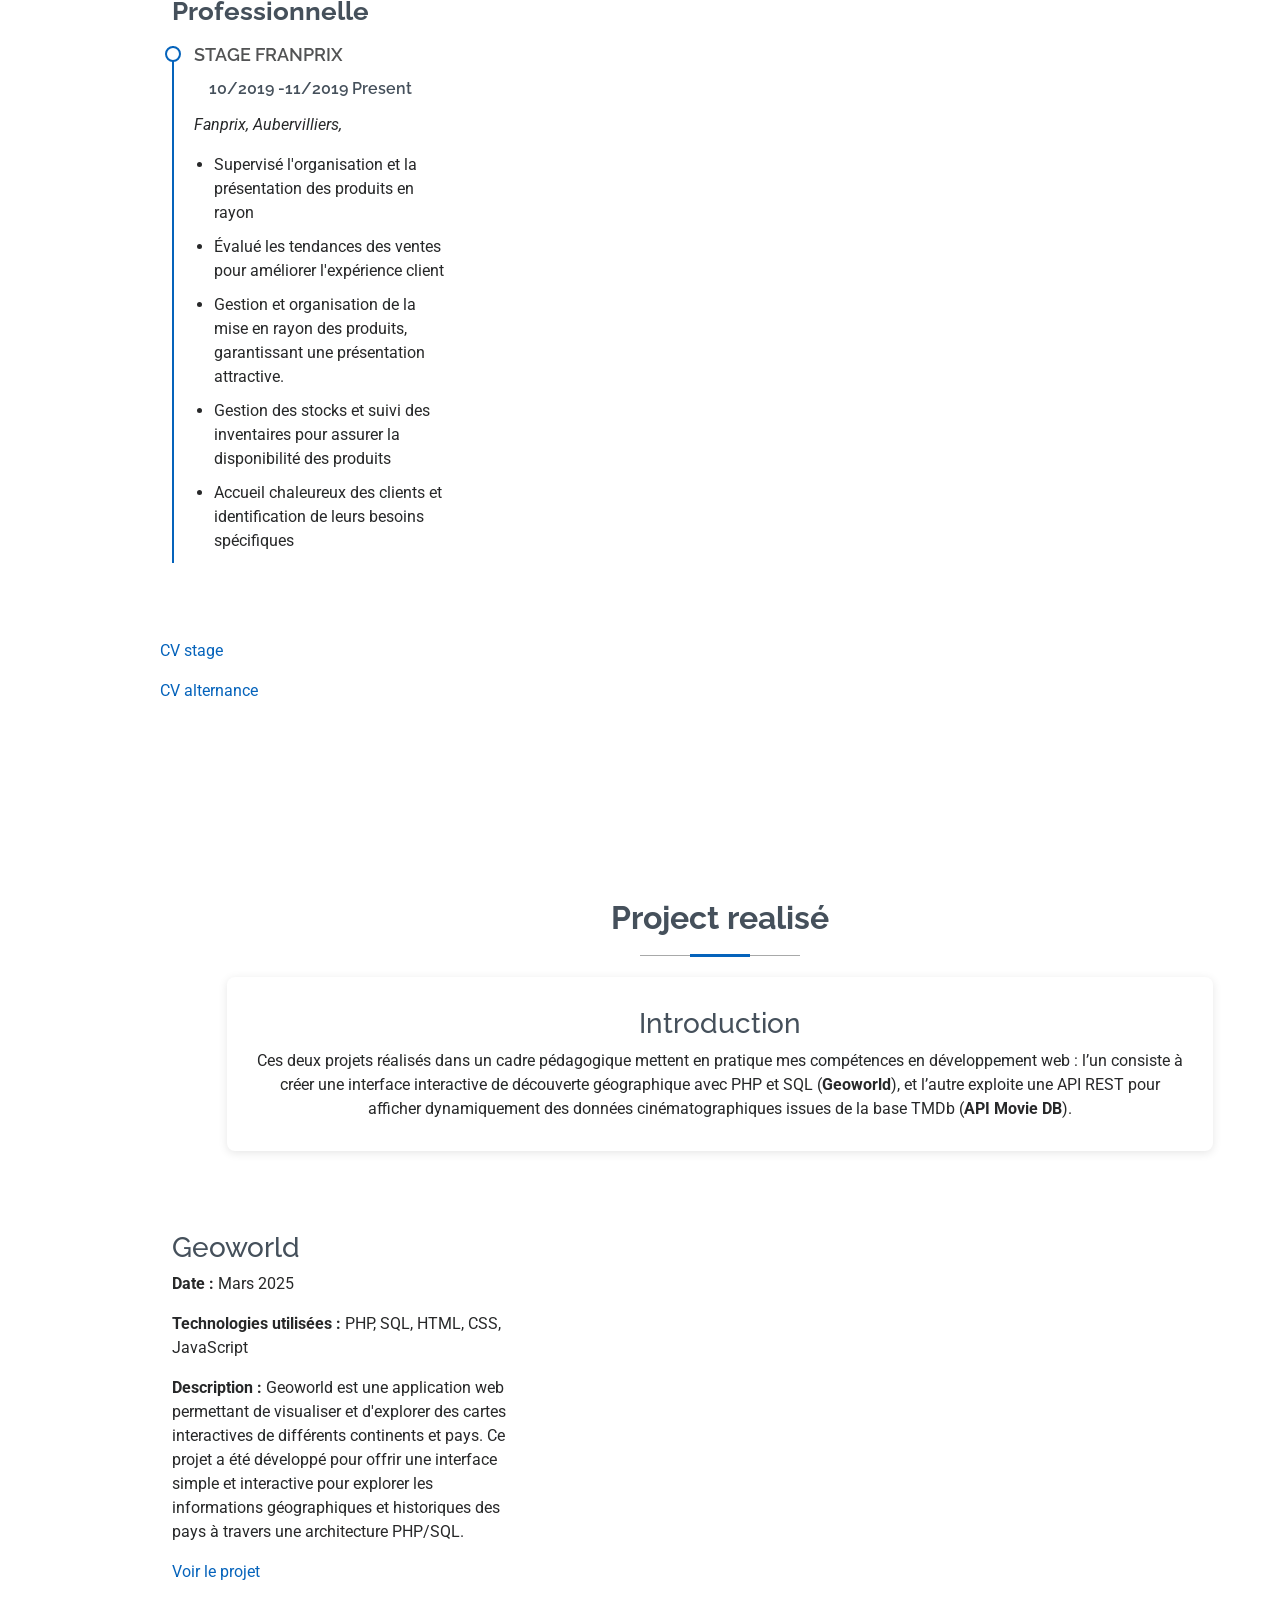
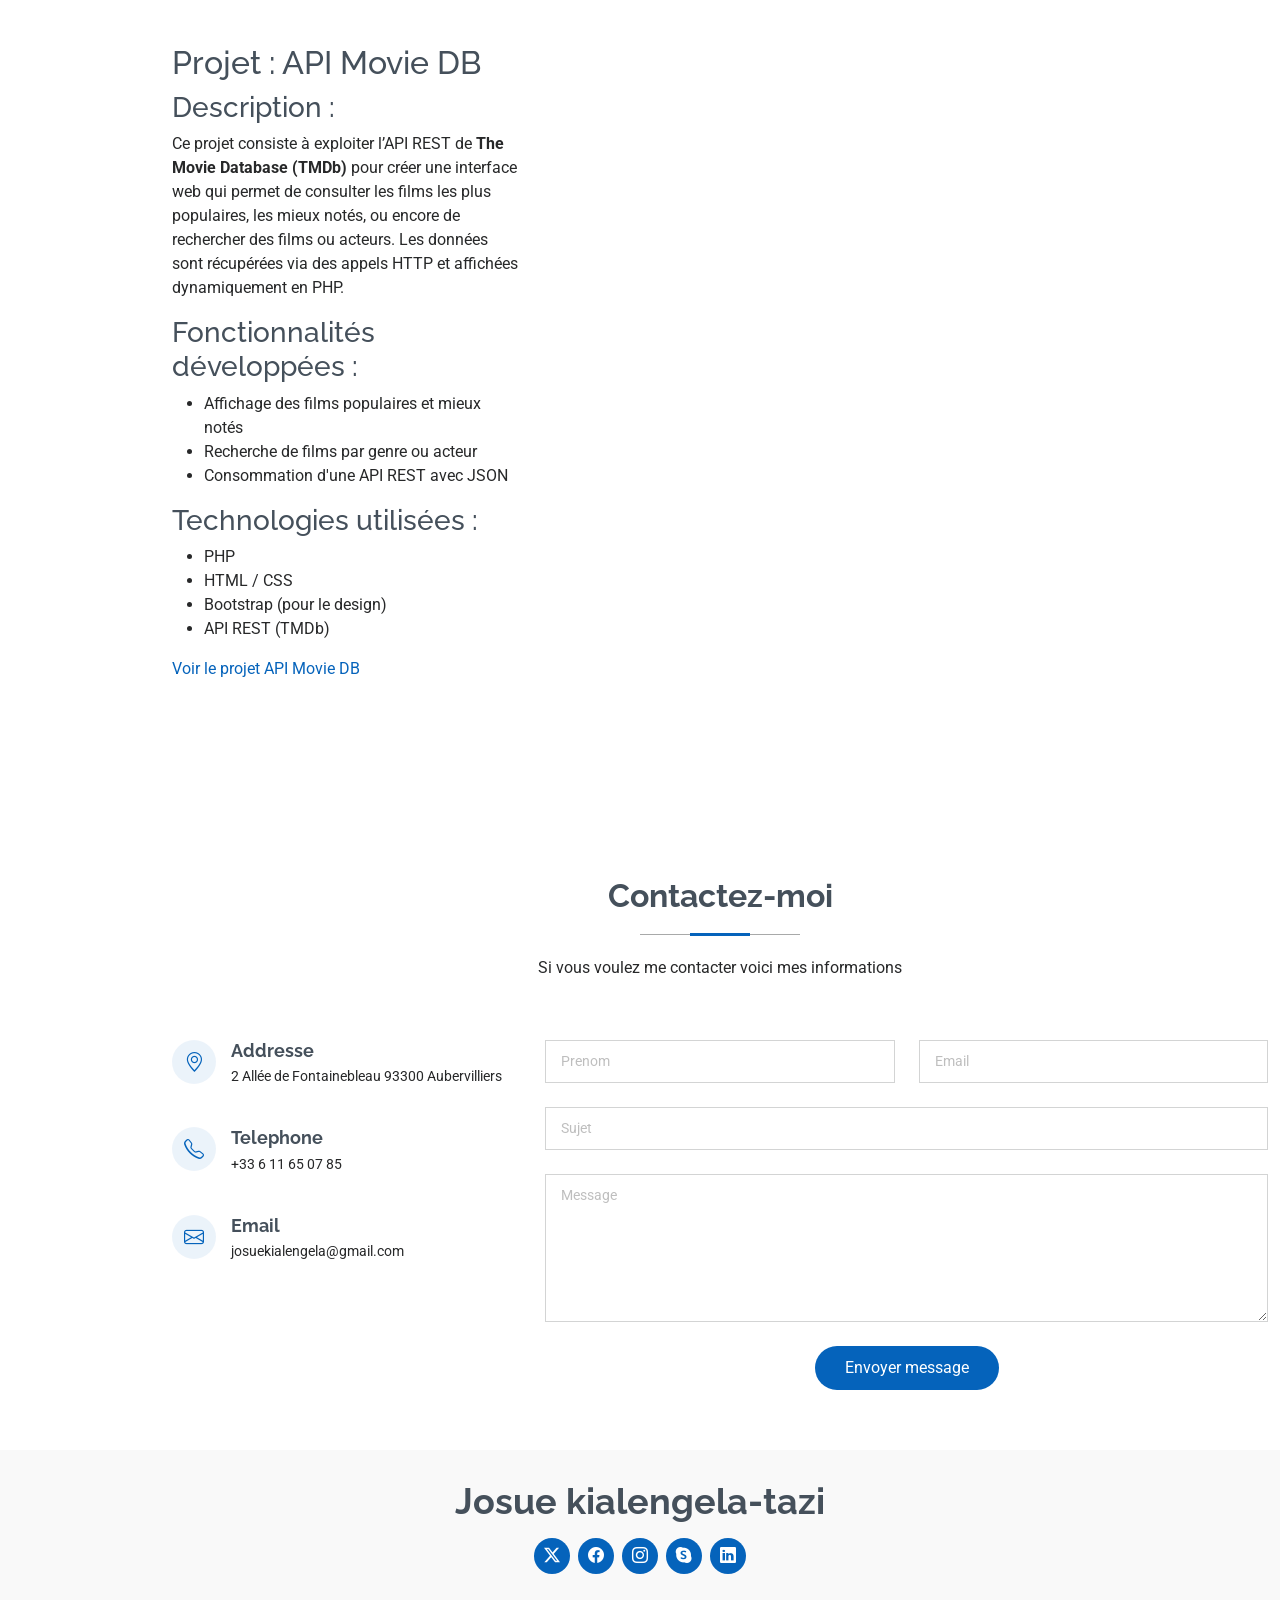
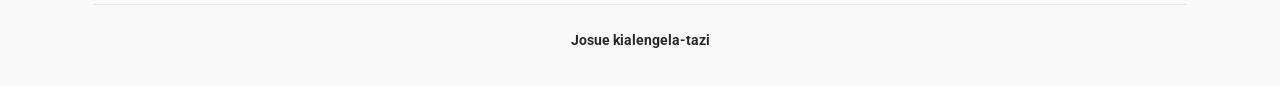
==== commit 3d940c6c: "test push" ====
--- a/index.html
+++ b/index.html
@@ -498,4 +498,5 @@
 
 </body>
 
-</html>+</html>
+<!-- test push -->
